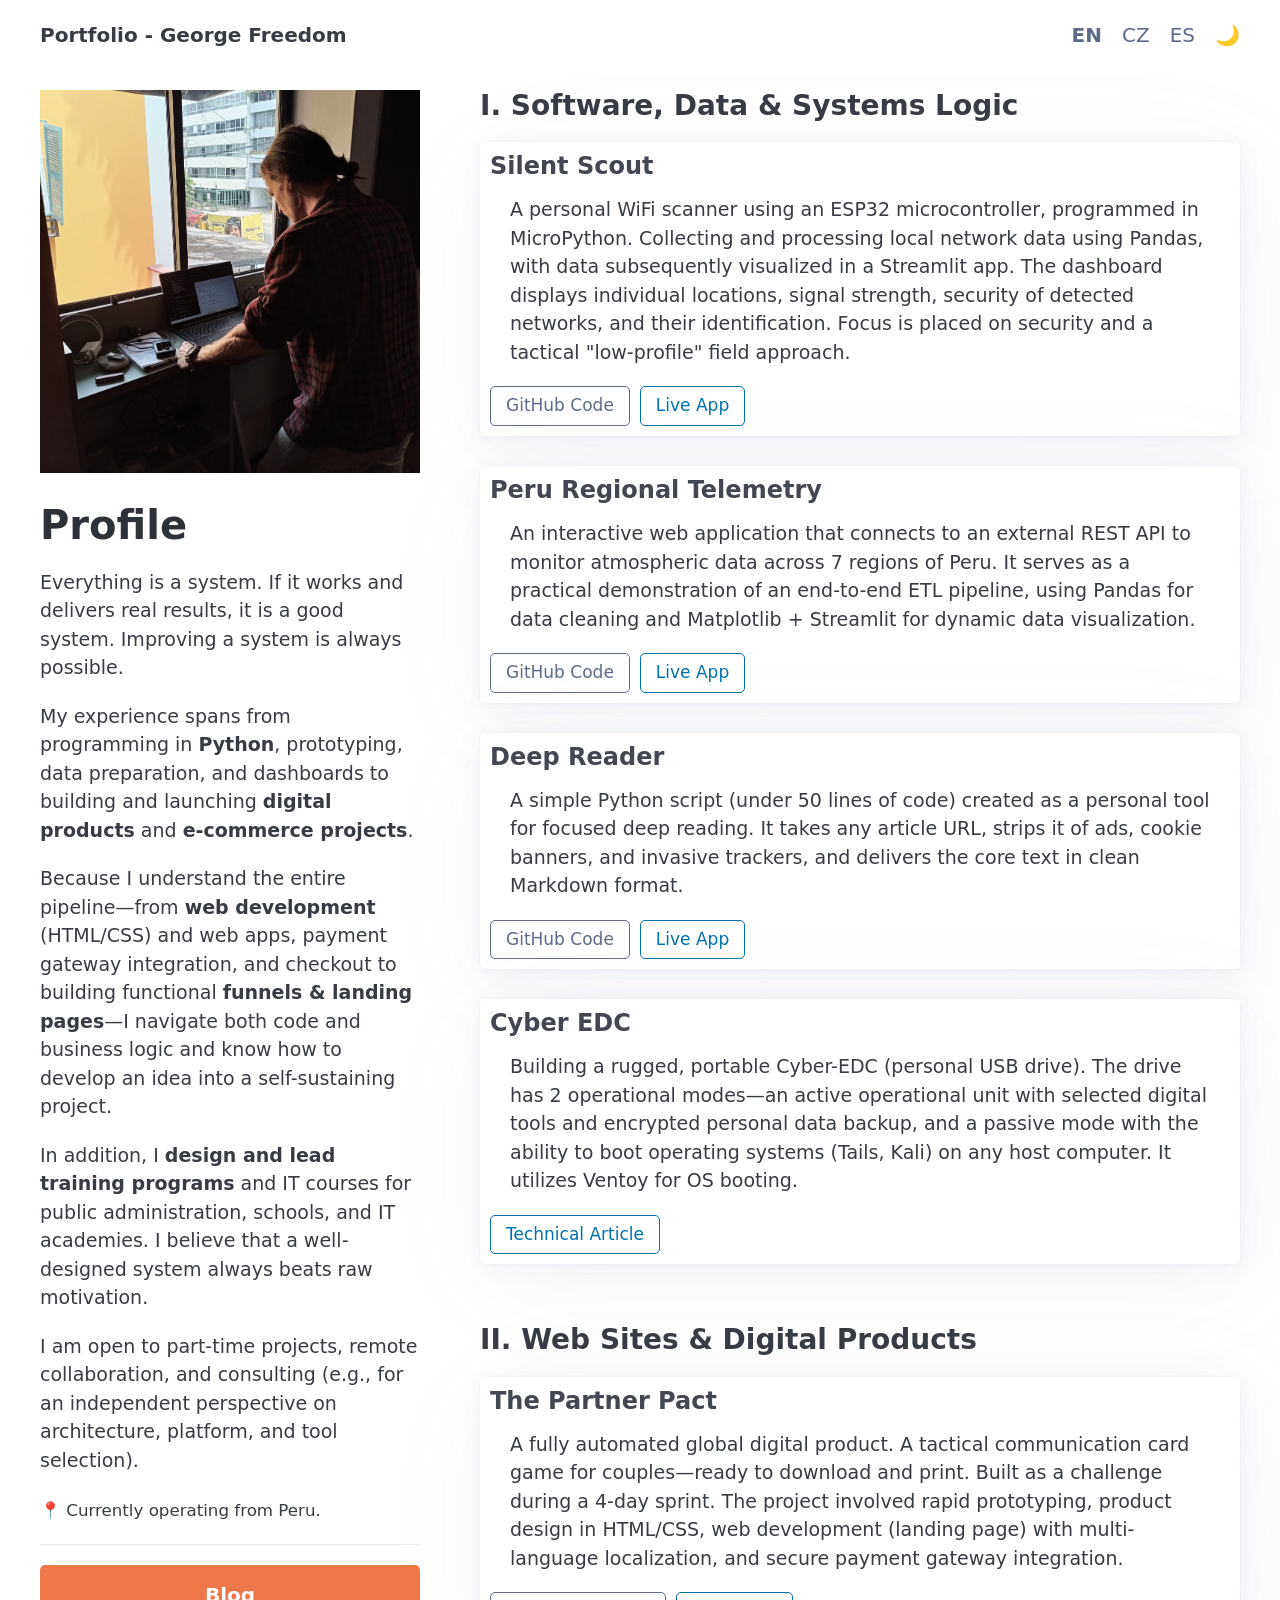
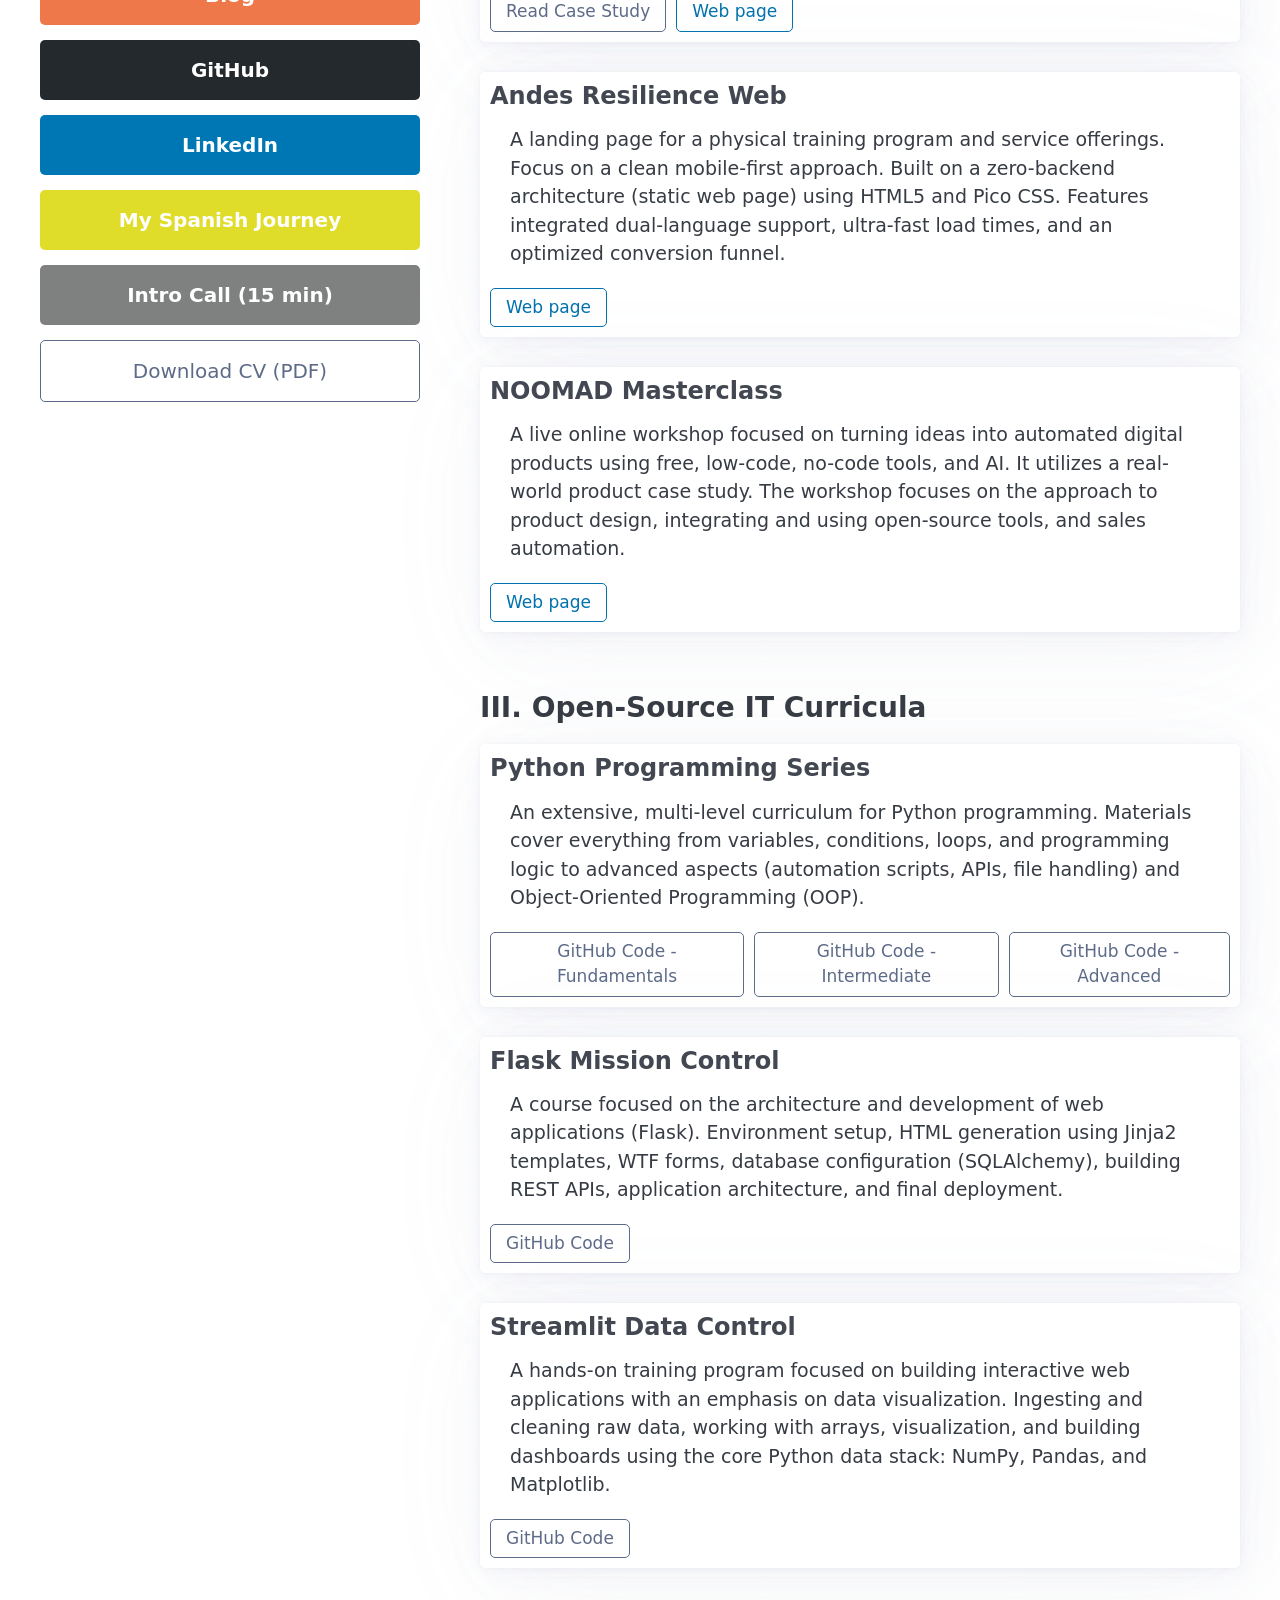
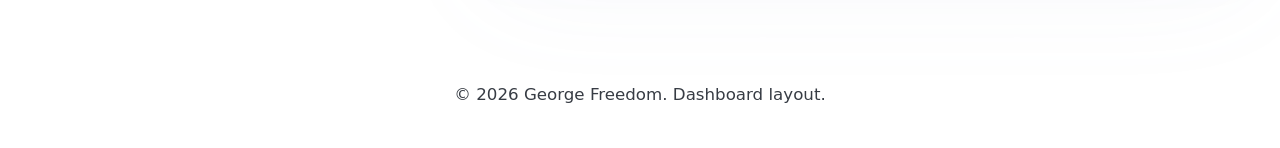
==== index.html @ 49e00343 "Add files via upload" ====
<!DOCTYPE html>
<html lang="en" data-theme="light">

<head>
    <meta charset="UTF-8">
    <meta name="viewport" content="width=device-width, initial-scale=1.0">
    <title>George Freedom | Profile</title>
    <link rel="icon" type="image/png" href="static/img/favicon.png">
    <meta name="description" content="Operational portfolio dashboard of George Freedom. Programmer, educator, and product builder.">
    
    <link rel="stylesheet" href="static/css/pico.min.css">  
    <link rel="stylesheet" href="static/css/custom.css">
</head>

<body>

    <!-- NAVIGATION OVERLAY -->
    <nav class="container">
        <ul>
            <li><strong>Portfolio - George Freedom</strong></li>
        </ul>
        <ul>
            <li><a href="#" class="secondary"><strong>EN</strong></a></li>
            <li><a href="cz/index.html" class="secondary">CZ</a></li>
            <li><a href="es/index.html" class="secondary">ES</a></li>
            <li><a href="#" id="theme-toggle" class="secondary" aria-label="Toggle theme">🌙</a></li>
        </ul>
    </nav>

    <!-- TWO COLUMN LAYOUT -->
    <main class="container dashboard-grid">
        
        <!-- LEFT COLUMN: PROFILE & LINKS -->
        <aside class="dashboard-sidebar">
            <div class="sidebar-sticky">
                <img class="profile_img" width="500px" src="static/img/studio_profil.jpg" alt="George Freedom profile pic">
                <h1>Profile</h1>
                <div class="sidebar-profile-text">
                    <p>Everything is a system. If it works and delivers real results, it is a good system. Improving a system is always possible.</p>
                    <p>My experience spans from programming in <strong>Python</strong>, prototyping, data preparation, and dashboards to building and launching <strong>digital products</strong> and <strong>e-commerce projects</strong>.</p>
                    <p>Because I understand the entire pipeline—from <strong>web development</strong> (HTML/CSS) and web apps, payment gateway integration, and checkout to building functional <strong>funnels & landing pages</strong>—I navigate both code and business logic and know how to develop an idea into a self-sustaining project.</p> 
                    <p>In addition, I <strong>design and lead training programs</strong> and IT courses for public administration, schools, and IT academies. I believe that a well-designed system always beats raw motivation.</p> 
                    <p>I am open to part-time projects, remote collaboration, and consulting (e.g., for an independent perspective on architecture, platform, and tool selection).</p>
                </div>
                <p><small>📍 Currently operating from Peru.</small></p>
                
                <hr>
                
                <!-- LINKTREE -->
                <div class="linktree-container">
                    <a href="https://georgefreedom.com/blog-articles" role="button" class="block-btn btn-brand btn-blog" target="_blank">Blog</a>
                    <a href="https://github.com/GeorgeFreedomTech" role="button" class="block-btn btn-brand btn-github" target="_blank">GitHub</a>
                    <a href="https://www.linkedin.com/in/georgefreedom/" role="button" class="block-btn btn-brand btn-linkedin" target="_blank">LinkedIn</a>
                    <a href="https://spanish.georgefreedom.com/" role="button" class="block-btn btn-brand btn-spanish" target="_blank">My Spanish Journey</a>
                    <a href="https://cal.com/georgefreedom" role="button" class="block-btn btn-brand btn-cal" target="_blank">Intro Call (15 min)</a>
                    <a href="static/docs/GeorgeFreedom_CV.pdf" role="button" class="secondary outline block-btn" download>Download CV (PDF)</a>
                </div>
            </div>
        </aside>

        <!-- RIGHT COLUMN: PROJECT LIST -->
        <section class="dashboard-content">
            
            <h2 class="section-title">I. Software, Data & Systems Logic</h2>
            
            <article class="dashboard-card">
                <header>
                    <h3>Silent Scout</h3>
                </header>
                <p>A personal WiFi scanner using an ESP32 microcontroller, programmed in MicroPython. Collecting and processing local network data using Pandas, with data subsequently visualized in a Streamlit app. The dashboard displays individual locations, signal strength, security of detected networks, and their identification. Focus is placed on security and a tactical "low-profile" field approach.</p>
                <footer>
                    <a href="https://github.com/GeorgeFreedomTech/Silent-Scout" target="_blank" role="button" class="outline secondary small-btn">GitHub Code</a>
                    <a href="https://silent-scout.streamlit.app/" target="_blank" role="button" class="outline primary small-btn">Live App</a>
                </footer>
            </article>

            <article class="dashboard-card">
                <header>
                    <h3>Peru Regional Telemetry</h3>
                </header>
                <p>An interactive web application that connects to an external REST API to monitor atmospheric data across 7 regions of Peru. It serves as a practical demonstration of an end-to-end ETL pipeline, using Pandas for data cleaning and Matplotlib + Streamlit for dynamic data visualization.</p>
                <footer>
                    <a href="https://github.com/GeorgeFreedomTech/Peru-Regional-Telemetry" target="_blank" role="button" class="outline secondary small-btn">GitHub Code</a>
                    <a href="https://peru-regional-telemetry.streamlit.app/?embed=true" target="_blank" role="button" class="outline primary small-btn">Live App</a>
                </footer>
            </article>

            <article class="dashboard-card">
                <header>
                    <h3>Deep Reader</h3>
                </header>
                <p>A simple Python script (under 50 lines of code) created as a personal tool for focused deep reading. It takes any article URL, strips it of ads, cookie banners, and invasive trackers, and delivers the core text in clean Markdown format.</p>
                <footer>
                    <a href="https://github.com/GeorgeFreedomTech/Deep-Reader" target="_blank" role="button" class="outline secondary small-btn">GitHub Code</a>
                    <a href="https://deep-reader.streamlit.app/" target="_blank" role="button" class="outline primary small-btn">Live App</a>
                </footer>
            </article>

            <article class="dashboard-card">
                <header>
                    <h3>Cyber EDC</h3>
                </header>
                <p>Building a rugged, portable Cyber-EDC (personal USB drive). The drive has 2 operational modes—an active operational unit with selected digital tools and encrypted personal data backup, and a passive mode with the ability to boot operating systems (Tails, Kali) on any host computer. It utilizes Ventoy for OS booting.</p>
                <footer>
                    <a href="https://georgefreedom.com/the-digital-survival-drive-building-an-autonomous-cyber-edc/" target="_blank" role="button" class="outline primary small-btn">Technical Article</a>
                </footer>
            </article>

            <h2 class="section-title" style="margin-top: 3rem;">II. Web Sites & Digital Products</h2>
            
            <article class="dashboard-card">
                <header>
                    <h3>The Partner Pact</h3>
                </header>
                <p>A fully automated global digital product. A tactical communication card game for couples—ready to download and print. Built as a challenge during a 4-day sprint. The project involved rapid prototyping, product design in HTML/CSS, web development (landing page) with multi-language localization, and secure payment gateway integration.</p>
                <footer>
                    <a href="https://georgefreedom.com/protocol-for-two-building-a-tactical-relationship-system-in-a-4-day-sprint/" target="_blank" role="button" class="outline secondary small-btn">Read Case Study</a>
                    <a href="https://thepartnerpact.com" target="_blank" role="button" class="outline primary small-btn">Web page</a>
                </footer>
            </article>

            <article class="dashboard-card">
                <header>
                    <h3>Andes Resilience Web</h3>
                </header>
                <p>A landing page for a physical training program and service offerings. Focus on a clean mobile-first approach. Built on a zero-backend architecture (static web page) using HTML5 and Pico CSS. Features integrated dual-language support, ultra-fast load times, and an optimized conversion funnel.</p>
                <footer>
                    <a href="https://andesresilience.com" target="_blank" role="button" class="outline primary small-btn">Web page</a>
                </footer>
            </article>

            <article class="dashboard-card">
                <header>
                    <h3>NOOMAD Masterclass</h3>
                </header>
                <p>A live online workshop focused on turning ideas into automated digital products using free, low-code, no-code tools, and AI. It utilizes a real-world product case study. The workshop focuses on the approach to product design, integrating and using open-source tools, and sales automation.</p>
                <footer>
                    <a href="https://georgefreedom.com/noomad/" target="_blank" role="button" class="outline primary small-btn">Web page</a>
                </footer>
            </article>

            <h2 class="section-title" style="margin-top: 3rem;">III. Open-Source IT Curricula</h2>
            
            <article class="dashboard-card">
                <header>
                    <h3>Python Programming Series</h3>
                </header>
                <p>An extensive, multi-level curriculum for Python programming. Materials cover everything from variables, conditions, loops, and programming logic to advanced aspects (automation scripts, APIs, file handling) and Object-Oriented Programming (OOP).</p>
                <footer>
                    <a href="https://github.com/GeorgeFreedomTech/Python-Foundations-Course" target="_blank" role="button" class="outline secondary small-btn">GitHub Code - Fundamentals</a>
                    <a href="https://github.com/GeorgeFreedomTech/Python-Intermediate-Course" target="_blank" role="button" class="outline secondary small-btn">GitHub Code - Intermediate</a>
                    <a href="https://github.com/GeorgeFreedomTech/Python-Advanced-Course" target="_blank" role="button" class="outline secondary small-btn">GitHub Code - Advanced</a>
                </footer>
            </article>

            <article class="dashboard-card">
                <header>
                    <h3>Flask Mission Control</h3>
                </header>
                <p>A course focused on the architecture and development of web applications (Flask). Environment setup, HTML generation using Jinja2 templates, WTF forms, database configuration (SQLAlchemy), building REST APIs, application architecture, and final deployment.</p>
                <footer>
                    <a href="https://github.com/GeorgeFreedomTech/Flask-Apps-Architecture-Course" target="_blank" role="button" class="outline secondary small-btn">GitHub Code</a>
                </footer>
            </article>

            <article class="dashboard-card">
                <header>
                    <h3>Streamlit Data Control</h3>
                </header>
                <p>A hands-on training program focused on building interactive web applications with an emphasis on data visualization. Ingesting and cleaning raw data, working with arrays, visualization, and building dashboards using the core Python data stack: NumPy, Pandas, and Matplotlib.</p>
                <footer>
                    <a href="https://github.com/GeorgeFreedomTech/Streamlit-Data-Analysis-and-Visualization-Course" target="_blank" role="button" class="outline secondary small-btn">GitHub Code</a>
                </footer>
            </article>

        </section>
    </main>

    <!-- FOOTER -->
    <footer class="dashboard-footer">
        <small>&copy; 2026 George Freedom. Dashboard layout.</small>
    </footer>

    <!-- THEME TOGGLE SCRIPT -->
    <script>
        const toggleBtn = document.getElementById('theme-toggle');
        const html = document.documentElement;
        const savedTheme = localStorage.getItem('theme') || (window.matchMedia('(prefers-color-scheme: dark)').matches ? 'dark' : 'light');
        html.setAttribute('data-theme', savedTheme);
        updateToggleIcon(savedTheme);

        toggleBtn.addEventListener('click', (e) => {
            e.preventDefault();
            const currentTheme = html.getAttribute('data-theme');
            const newTheme = currentTheme === 'dark' ? 'light' : 'dark';
            html.setAttribute('data-theme', newTheme);
            localStorage.setItem('theme', newTheme);
            updateToggleIcon(newTheme);
        });

        function updateToggleIcon(theme) {
            toggleBtn.innerHTML = theme === 'dark' ? '☀️' : '🌙';
        }
    </script>
</body>
</html>
---- static/css/pico.min.css ----
@charset "UTF-8";/*!
 * Pico CSS ✨ v2.1.1 (https://picocss.com)
 * Copyright 2019-2025 - Licensed under MIT
 */:host,:root{--pico-font-family-emoji:"Apple Color Emoji","Segoe UI Emoji","Segoe UI Symbol","Noto Color Emoji";--pico-font-family-sans-serif:system-ui,"Segoe UI",Roboto,Oxygen,Ubuntu,Cantarell,Helvetica,Arial,"Helvetica Neue",sans-serif,var(--pico-font-family-emoji);--pico-font-family-monospace:ui-monospace,SFMono-Regular,"SF Mono",Menlo,Consolas,"Liberation Mono",monospace,var(--pico-font-family-emoji);--pico-font-family:var(--pico-font-family-sans-serif);--pico-line-height:1.5;--pico-font-weight:400;--pico-font-size:100%;--pico-text-underline-offset:0.1rem;--pico-border-radius:0.25rem;--pico-border-width:0.0625rem;--pico-outline-width:0.125rem;--pico-transition:0.2s ease-in-out;--pico-spacing:1rem;--pico-typography-spacing-vertical:1rem;--pico-block-spacing-vertical:var(--pico-spacing);--pico-block-spacing-horizontal:var(--pico-spacing);--pico-grid-column-gap:var(--pico-spacing);--pico-grid-row-gap:var(--pico-spacing);--pico-form-element-spacing-vertical:0.75rem;--pico-form-element-spacing-horizontal:1rem;--pico-group-box-shadow:0 0 0 rgba(0, 0, 0, 0);--pico-group-box-shadow-focus-with-button:0 0 0 var(--pico-outline-width) var(--pico-primary-focus);--pico-group-box-shadow-focus-with-input:0 0 0 0.0625rem var(--pico-form-element-border-color);--pico-modal-overlay-backdrop-filter:blur(0.375rem);--pico-nav-element-spacing-vertical:1rem;--pico-nav-element-spacing-horizontal:0.5rem;--pico-nav-link-spacing-vertical:0.5rem;--pico-nav-link-spacing-horizontal:0.5rem;--pico-nav-breadcrumb-divider:">";--pico-icon-checkbox:url("data:image/svg+xml,%3Csvg xmlns='http://www.w3.org/2000/svg' width='24' height='24' viewBox='0 0 24 24' fill='none' stroke='rgb(255, 255, 255)' stroke-width='4' stroke-linecap='round' stroke-linejoin='round'%3E%3Cpolyline points='20 6 9 17 4 12'%3E%3C/polyline%3E%3C/svg%3E");--pico-icon-minus:url("data:image/svg+xml,%3Csvg xmlns='http://www.w3.org/2000/svg' width='24' height='24' viewBox='0 0 24 24' fill='none' stroke='rgb(255, 255, 255)' stroke-width='4' stroke-linecap='round' stroke-linejoin='round'%3E%3Cline x1='5' y1='12' x2='19' y2='12'%3E%3C/line%3E%3C/svg%3E");--pico-icon-chevron:url("data:image/svg+xml,%3Csvg xmlns='http://www.w3.org/2000/svg' width='24' height='24' viewBox='0 0 24 24' fill='none' stroke='rgb(136, 145, 164)' stroke-width='2' stroke-linecap='round' stroke-linejoin='round'%3E%3Cpolyline points='6 9 12 15 18 9'%3E%3C/polyline%3E%3C/svg%3E");--pico-icon-date:url("data:image/svg+xml,%3Csvg xmlns='http://www.w3.org/2000/svg' width='24' height='24' viewBox='0 0 24 24' fill='none' stroke='rgb(136, 145, 164)' stroke-width='2' stroke-linecap='round' stroke-linejoin='round'%3E%3Crect x='3' y='4' width='18' height='18' rx='2' ry='2'%3E%3C/rect%3E%3Cline x1='16' y1='2' x2='16' y2='6'%3E%3C/line%3E%3Cline x1='8' y1='2' x2='8' y2='6'%3E%3C/line%3E%3Cline x1='3' y1='10' x2='21' y2='10'%3E%3C/line%3E%3C/svg%3E");--pico-icon-time:url("data:image/svg+xml,%3Csvg xmlns='http://www.w3.org/2000/svg' width='24' height='24' viewBox='0 0 24 24' fill='none' stroke='rgb(136, 145, 164)' stroke-width='2' stroke-linecap='round' stroke-linejoin='round'%3E%3Ccircle cx='12' cy='12' r='10'%3E%3C/circle%3E%3Cpolyline points='12 6 12 12 16 14'%3E%3C/polyline%3E%3C/svg%3E");--pico-icon-search:url("data:image/svg+xml,%3Csvg xmlns='http://www.w3.org/2000/svg' width='24' height='24' viewBox='0 0 24 24' fill='none' stroke='rgb(136, 145, 164)' stroke-width='1.5' stroke-linecap='round' stroke-linejoin='round'%3E%3Ccircle cx='11' cy='11' r='8'%3E%3C/circle%3E%3Cline x1='21' y1='21' x2='16.65' y2='16.65'%3E%3C/line%3E%3C/svg%3E");--pico-icon-close:url("data:image/svg+xml,%3Csvg xmlns='http://www.w3.org/2000/svg' width='24' height='24' viewBox='0 0 24 24' fill='none' stroke='rgb(136, 145, 164)' stroke-width='3' stroke-linecap='round' stroke-linejoin='round'%3E%3Cline x1='18' y1='6' x2='6' y2='18'%3E%3C/line%3E%3Cline x1='6' y1='6' x2='18' y2='18'%3E%3C/line%3E%3C/svg%3E");--pico-icon-loading:url("data:image/svg+xml,%3Csvg fill='none' height='24' width='24' viewBox='0 0 24 24' xmlns='http://www.w3.org/2000/svg' %3E%3Cstyle%3E g %7B animation: rotate 2s linear infinite; transform-origin: center center; %7D circle %7B stroke-dasharray: 75,100; stroke-dashoffset: -5; animation: dash 1.5s ease-in-out infinite; stroke-linecap: round; %7D @keyframes rotate %7B 0%25 %7B transform: rotate(0deg); %7D 100%25 %7B transform: rotate(360deg); %7D %7D @keyframes dash %7B 0%25 %7B stroke-dasharray: 1,100; stroke-dashoffset: 0; %7D 50%25 %7B stroke-dasharray: 44.5,100; stroke-dashoffset: -17.5; %7D 100%25 %7B stroke-dasharray: 44.5,100; stroke-dashoffset: -62; %7D %7D %3C/style%3E%3Cg%3E%3Ccircle cx='12' cy='12' r='10' fill='none' stroke='rgb(136, 145, 164)' stroke-width='4' /%3E%3C/g%3E%3C/svg%3E")}@media (min-width:576px){:host,:root{--pico-font-size:106.25%}}@media (min-width:768px){:host,:root{--pico-font-size:112.5%}}@media (min-width:1024px){:host,:root{--pico-font-size:118.75%}}@media (min-width:1280px){:host,:root{--pico-font-size:125%}}@media (min-width:1536px){:host,:root{--pico-font-size:131.25%}}a{--pico-text-decoration:underline}a.contrast,a.secondary{--pico-text-decoration:underline}small{--pico-font-size:0.875em}h1,h2,h3,h4,h5,h6{--pico-font-weight:700}h1{--pico-font-size:2rem;--pico-line-height:1.125;--pico-typography-spacing-top:3rem}h2{--pico-font-size:1.75rem;--pico-line-height:1.15;--pico-typography-spacing-top:2.625rem}h3{--pico-font-size:1.5rem;--pico-line-height:1.175;--pico-typography-spacing-top:2.25rem}h4{--pico-font-size:1.25rem;--pico-line-height:1.2;--pico-typography-spacing-top:1.874rem}h5{--pico-font-size:1.125rem;--pico-line-height:1.225;--pico-typography-spacing-top:1.6875rem}h6{--pico-font-size:1rem;--pico-line-height:1.25;--pico-typography-spacing-top:1.5rem}tfoot td,tfoot th,thead td,thead th{--pico-font-weight:600;--pico-border-width:0.1875rem}code,kbd,pre,samp{--pico-font-family:var(--pico-font-family-monospace)}kbd{--pico-font-weight:bolder}:where(select,textarea),input:not([type=submit],[type=button],[type=reset],[type=checkbox],[type=radio],[type=file]){--pico-outline-width:0.0625rem}[type=search]{--pico-border-radius:5rem}[type=checkbox],[type=radio]{--pico-border-width:0.125rem}[type=checkbox][role=switch]{--pico-border-width:0.1875rem}details.dropdown summary:not([role=button]){--pico-outline-width:0.0625rem}nav details.dropdown summary:focus-visible{--pico-outline-width:0.125rem}[role=search]{--pico-border-radius:5rem}[role=group]:has(button.secondary:focus,[type=submit].secondary:focus,[type=button].secondary:focus,[role=button].secondary:focus),[role=search]:has(button.secondary:focus,[type=submit].secondary:focus,[type=button].secondary:focus,[role=button].secondary:focus){--pico-group-box-shadow-focus-with-button:0 0 0 var(--pico-outline-width) var(--pico-secondary-focus)}[role=group]:has(button.contrast:focus,[type=submit].contrast:focus,[type=button].contrast:focus,[role=button].contrast:focus),[role=search]:has(button.contrast:focus,[type=submit].contrast:focus,[type=button].contrast:focus,[role=button].contrast:focus){--pico-group-box-shadow-focus-with-button:0 0 0 var(--pico-outline-width) var(--pico-contrast-focus)}[role=group] [role=button],[role=group] [type=button],[role=group] [type=submit],[role=group] button,[role=search] [role=button],[role=search] [type=button],[role=search] [type=submit],[role=search] button{--pico-form-element-spacing-horizontal:2rem}details summary[role=button]:not(.outline)::after{filter:brightness(0) invert(1)}[aria-busy=true]:not(input,select,textarea):is(button,[type=submit],[type=button],[type=reset],[role=button]):not(.outline)::before{filter:brightness(0) invert(1)}:host(:not([data-theme=dark])),:root:not([data-theme=dark]),[data-theme=light]{color-scheme:light;--pico-background-color:#fff;--pico-color:#373c44;--pico-text-selection-color:rgba(2, 154, 232, 0.25);--pico-muted-color:#646b79;--pico-muted-border-color:rgb(231, 234, 239.5);--pico-primary:#0172ad;--pico-primary-background:#0172ad;--pico-primary-border:var(--pico-primary-background);--pico-primary-underline:rgba(1, 114, 173, 0.5);--pico-primary-hover:#015887;--pico-primary-hover-background:#02659a;--pico-primary-hover-border:var(--pico-primary-hover-background);--pico-primary-hover-underline:var(--pico-primary-hover);--pico-primary-focus:rgba(2, 154, 232, 0.5);--pico-primary-inverse:#fff;--pico-secondary:#5d6b89;--pico-secondary-background:#525f7a;--pico-secondary-border:var(--pico-secondary-background);--pico-secondary-underline:rgba(93, 107, 137, 0.5);--pico-secondary-hover:#48536b;--pico-secondary-hover-background:#48536b;--pico-secondary-hover-border:var(--pico-secondary-hover-background);--pico-secondary-hover-underline:var(--pico-secondary-hover);--pico-secondary-focus:rgba(93, 107, 137, 0.25);--pico-secondary-inverse:#fff;--pico-contrast:#181c25;--pico-contrast-background:#181c25;--pico-contrast-border:var(--pico-contrast-background);--pico-contrast-underline:rgba(24, 28, 37, 0.5);--pico-contrast-hover:#000;--pico-contrast-hover-background:#000;--pico-contrast-hover-border:var(--pico-contrast-hover-background);--pico-contrast-hover-underline:var(--pico-secondary-hover);--pico-contrast-focus:rgba(93, 107, 137, 0.25);--pico-contrast-inverse:#fff;--pico-box-shadow:0.0145rem 0.029rem 0.174rem rgba(129, 145, 181, 0.01698),0.0335rem 0.067rem 0.402rem rgba(129, 145, 181, 0.024),0.0625rem 0.125rem 0.75rem rgba(129, 145, 181, 0.03),0.1125rem 0.225rem 1.35rem rgba(129, 145, 181, 0.036),0.2085rem 0.417rem 2.502rem rgba(129, 145, 181, 0.04302),0.5rem 1rem 6rem rgba(129, 145, 181, 0.06),0 0 0 0.0625rem rgba(129, 145, 181, 0.015);--pico-h1-color:#2d3138;--pico-h2-color:#373c44;--pico-h3-color:#424751;--pico-h4-color:#4d535e;--pico-h5-color:#5c6370;--pico-h6-color:#646b79;--pico-mark-background-color:rgb(252.5, 230.5, 191.5);--pico-mark-color:#0f1114;--pico-ins-color:rgb(28.5, 105.5, 84);--pico-del-color:rgb(136, 56.5, 53);--pico-blockquote-border-color:var(--pico-muted-border-color);--pico-blockquote-footer-color:var(--pico-muted-color);--pico-button-box-shadow:0 0 0 rgba(0, 0, 0, 0);--pico-button-hover-box-shadow:0 0 0 rgba(0, 0, 0, 0);--pico-table-border-color:var(--pico-muted-border-color);--pico-table-row-stripped-background-color:rgba(111, 120, 135, 0.0375);--pico-code-background-color:rgb(243, 244.5, 246.75);--pico-code-color:#646b79;--pico-code-kbd-background-color:var(--pico-color);--pico-code-kbd-color:var(--pico-background-color);--pico-form-element-background-color:rgb(251, 251.5, 252.25);--pico-form-element-selected-background-color:#dfe3eb;--pico-form-element-border-color:#cfd5e2;--pico-form-element-color:#23262c;--pico-form-element-placeholder-color:var(--pico-muted-color);--pico-form-element-active-background-color:#fff;--pico-form-element-active-border-color:var(--pico-primary-border);--pico-form-element-focus-color:var(--pico-primary-border);--pico-form-element-disabled-opacity:0.5;--pico-form-element-invalid-border-color:rgb(183.5, 105.5, 106.5);--pico-form-element-invalid-active-border-color:rgb(200.25, 79.25, 72.25);--pico-form-element-invalid-focus-color:var(--pico-form-element-invalid-active-border-color);--pico-form-element-valid-border-color:rgb(76, 154.5, 137.5);--pico-form-element-valid-active-border-color:rgb(39, 152.75, 118.75);--pico-form-element-valid-focus-color:var(--pico-form-element-valid-active-border-color);--pico-switch-background-color:#bfc7d9;--pico-switch-checked-background-color:var(--pico-primary-background);--pico-switch-color:#fff;--pico-switch-thumb-box-shadow:0 0 0 rgba(0, 0, 0, 0);--pico-range-border-color:#dfe3eb;--pico-range-active-border-color:#bfc7d9;--pico-range-thumb-border-color:var(--pico-background-color);--pico-range-thumb-color:var(--pico-secondary-background);--pico-range-thumb-active-color:var(--pico-primary-background);--pico-accordion-border-color:var(--pico-muted-border-color);--pico-accordion-active-summary-color:var(--pico-primary-hover);--pico-accordion-close-summary-color:var(--pico-color);--pico-accordion-open-summary-color:var(--pico-muted-color);--pico-card-background-color:var(--pico-background-color);--pico-card-border-color:var(--pico-muted-border-color);--pico-card-box-shadow:var(--pico-box-shadow);--pico-card-sectioning-background-color:rgb(251, 251.5, 252.25);--pico-dropdown-background-color:#fff;--pico-dropdown-border-color:#eff1f4;--pico-dropdown-box-shadow:var(--pico-box-shadow);--pico-dropdown-color:var(--pico-color);--pico-dropdown-hover-background-color:#eff1f4;--pico-loading-spinner-opacity:0.5;--pico-modal-overlay-background-color:rgba(232, 234, 237, 0.75);--pico-progress-background-color:#dfe3eb;--pico-progress-color:var(--pico-primary-background);--pico-tooltip-background-color:var(--pico-contrast-background);--pico-tooltip-color:var(--pico-contrast-inverse);--pico-icon-valid:url("data:image/svg+xml,%3Csvg xmlns='http://www.w3.org/2000/svg' width='24' height='24' viewBox='0 0 24 24' fill='none' stroke='rgb(76, 154.5, 137.5)' stroke-width='2' stroke-linecap='round' stroke-linejoin='round'%3E%3Cpolyline points='20 6 9 17 4 12'%3E%3C/polyline%3E%3C/svg%3E");--pico-icon-invalid:url("data:image/svg+xml,%3Csvg xmlns='http://www.w3.org/2000/svg' width='24' height='24' viewBox='0 0 24 24' fill='none' stroke='rgb(200.25, 79.25, 72.25)' stroke-width='2' stroke-linecap='round' stroke-linejoin='round'%3E%3Ccircle cx='12' cy='12' r='10'%3E%3C/circle%3E%3Cline x1='12' y1='8' x2='12' y2='12'%3E%3C/line%3E%3Cline x1='12' y1='16' x2='12.01' y2='16'%3E%3C/line%3E%3C/svg%3E")}:host(:not([data-theme=dark])) input:is([type=submit],[type=button],[type=reset],[type=checkbox],[type=radio],[type=file]),:root:not([data-theme=dark]) input:is([type=submit],[type=button],[type=reset],[type=checkbox],[type=radio],[type=file]),[data-theme=light] input:is([type=submit],[type=button],[type=reset],[type=checkbox],[type=radio],[type=file]){--pico-form-element-focus-color:var(--pico-primary-focus)}@media only screen and (prefers-color-scheme:dark){:host(:not([data-theme])),:root:not([data-theme]){color-scheme:dark;--pico-background-color:rgb(19, 22.5, 30.5);--pico-color:#c2c7d0;--pico-text-selection-color:rgba(1, 170, 255, 0.1875);--pico-muted-color:#7b8495;--pico-muted-border-color:#202632;--pico-primary:#01aaff;--pico-primary-background:#0172ad;--pico-primary-border:var(--pico-primary-background);--pico-primary-underline:rgba(1, 170, 255, 0.5);--pico-primary-hover:#79c0ff;--pico-primary-hover-background:#017fc0;--pico-primary-hover-border:var(--pico-primary-hover-background);--pico-primary-hover-underline:var(--pico-primary-hover);--pico-primary-focus:rgba(1, 170, 255, 0.375);--pico-primary-inverse:#fff;--pico-secondary:#969eaf;--pico-secondary-background:#525f7a;--pico-secondary-border:var(--pico-secondary-background);--pico-secondary-underline:rgba(150, 158, 175, 0.5);--pico-secondary-hover:#b3b9c5;--pico-secondary-hover-background:#5d6b89;--pico-secondary-hover-border:var(--pico-secondary-hover-background);--pico-secondary-hover-underline:var(--pico-secondary-hover);--pico-secondary-focus:rgba(144, 158, 190, 0.25);--pico-secondary-inverse:#fff;--pico-contrast:#dfe3eb;--pico-contrast-background:#eff1f4;--pico-contrast-border:var(--pico-contrast-background);--pico-contrast-underline:rgba(223, 227, 235, 0.5);--pico-contrast-hover:#fff;--pico-contrast-hover-background:#fff;--pico-contrast-hover-border:var(--pico-contrast-hover-background);--pico-contrast-hover-underline:var(--pico-contrast-hover);--pico-contrast-focus:rgba(207, 213, 226, 0.25);--pico-contrast-inverse:#000;--pico-box-shadow:0.0145rem 0.029rem 0.174rem rgba(7, 8.5, 12, 0.01698),0.0335rem 0.067rem 0.402rem rgba(7, 8.5, 12, 0.024),0.0625rem 0.125rem 0.75rem rgba(7, 8.5, 12, 0.03),0.1125rem 0.225rem 1.35rem rgba(7, 8.5, 12, 0.036),0.2085rem 0.417rem 2.502rem rgba(7, 8.5, 12, 0.04302),0.5rem 1rem 6rem rgba(7, 8.5, 12, 0.06),0 0 0 0.0625rem rgba(7, 8.5, 12, 0.015);--pico-h1-color:#f0f1f3;--pico-h2-color:#e0e3e7;--pico-h3-color:#c2c7d0;--pico-h4-color:#b3b9c5;--pico-h5-color:#a4acba;--pico-h6-color:#8891a4;--pico-mark-background-color:#014063;--pico-mark-color:#fff;--pico-ins-color:#62af9a;--pico-del-color:rgb(205.5, 126, 123);--pico-blockquote-border-color:var(--pico-muted-border-color);--pico-blockquote-footer-color:var(--pico-muted-color);--pico-button-box-shadow:0 0 0 rgba(0, 0, 0, 0);--pico-button-hover-box-shadow:0 0 0 rgba(0, 0, 0, 0);--pico-table-border-color:var(--pico-muted-border-color);--pico-table-row-stripped-background-color:rgba(111, 120, 135, 0.0375);--pico-code-background-color:rgb(26, 30.5, 40.25);--pico-code-color:#8891a4;--pico-code-kbd-background-color:var(--pico-color);--pico-code-kbd-color:var(--pico-background-color);--pico-form-element-background-color:rgb(28, 33, 43.5);--pico-form-element-selected-background-color:#2a3140;--pico-form-element-border-color:#2a3140;--pico-form-element-color:#e0e3e7;--pico-form-element-placeholder-color:#8891a4;--pico-form-element-active-background-color:rgb(26, 30.5, 40.25);--pico-form-element-active-border-color:var(--pico-primary-border);--pico-form-element-focus-color:var(--pico-primary-border);--pico-form-element-disabled-opacity:0.5;--pico-form-element-invalid-border-color:rgb(149.5, 74, 80);--pico-form-element-invalid-active-border-color:rgb(183.25, 63.5, 59);--pico-form-element-invalid-focus-color:var(--pico-form-element-invalid-active-border-color);--pico-form-element-valid-border-color:#2a7b6f;--pico-form-element-valid-active-border-color:rgb(22, 137, 105.5);--pico-form-element-valid-focus-color:var(--pico-form-element-valid-active-border-color);--pico-switch-background-color:#333c4e;--pico-switch-checked-background-color:var(--pico-primary-background);--pico-switch-color:#fff;--pico-switch-thumb-box-shadow:0 0 0 rgba(0, 0, 0, 0);--pico-range-border-color:#202632;--pico-range-active-border-color:#2a3140;--pico-range-thumb-border-color:var(--pico-background-color);--pico-range-thumb-color:var(--pico-secondary-background);--pico-range-thumb-active-color:var(--pico-primary-background);--pico-accordion-border-color:var(--pico-muted-border-color);--pico-accordion-active-summary-color:var(--pico-primary-hover);--pico-accordion-close-summary-color:var(--pico-color);--pico-accordion-open-summary-color:var(--pico-muted-color);--pico-card-background-color:#181c25;--pico-card-border-color:var(--pico-card-background-color);--pico-card-box-shadow:var(--pico-box-shadow);--pico-card-sectioning-background-color:rgb(26, 30.5, 40.25);--pico-dropdown-background-color:#181c25;--pico-dropdown-border-color:#202632;--pico-dropdown-box-shadow:var(--pico-box-shadow);--pico-dropdown-color:var(--pico-color);--pico-dropdown-hover-background-color:#202632;--pico-loading-spinner-opacity:0.5;--pico-modal-overlay-background-color:rgba(7.5, 8.5, 10, 0.75);--pico-progress-background-color:#202632;--pico-progress-color:var(--pico-primary-background);--pico-tooltip-background-color:var(--pico-contrast-background);--pico-tooltip-color:var(--pico-contrast-inverse);--pico-icon-valid:url("data:image/svg+xml,%3Csvg xmlns='http://www.w3.org/2000/svg' width='24' height='24' viewBox='0 0 24 24' fill='none' stroke='rgb(42, 123, 111)' stroke-width='2' stroke-linecap='round' stroke-linejoin='round'%3E%3Cpolyline points='20 6 9 17 4 12'%3E%3C/polyline%3E%3C/svg%3E");--pico-icon-invalid:url("data:image/svg+xml,%3Csvg xmlns='http://www.w3.org/2000/svg' width='24' height='24' viewBox='0 0 24 24' fill='none' stroke='rgb(149.5, 74, 80)' stroke-width='2' stroke-linecap='round' stroke-linejoin='round'%3E%3Ccircle cx='12' cy='12' r='10'%3E%3C/circle%3E%3Cline x1='12' y1='8' x2='12' y2='12'%3E%3C/line%3E%3Cline x1='12' y1='16' x2='12.01' y2='16'%3E%3C/line%3E%3C/svg%3E")}:host(:not([data-theme])) input:is([type=submit],[type=button],[type=reset],[type=checkbox],[type=radio],[type=file]),:root:not([data-theme]) input:is([type=submit],[type=button],[type=reset],[type=checkbox],[type=radio],[type=file]){--pico-form-element-focus-color:var(--pico-primary-focus)}:host(:not([data-theme])) details summary[role=button].contrast:not(.outline)::after,:root:not([data-theme]) details summary[role=button].contrast:not(.outline)::after{filter:brightness(0)}:host(:not([data-theme])) [aria-busy=true]:not(input,select,textarea).contrast:is(button,[type=submit],[type=button],[type=reset],[role=button]):not(.outline)::before,:root:not([data-theme]) [aria-busy=true]:not(input,select,textarea).contrast:is(button,[type=submit],[type=button],[type=reset],[role=button]):not(.outline)::before{filter:brightness(0)}}[data-theme=dark]{color-scheme:dark;--pico-background-color:rgb(19, 22.5, 30.5);--pico-color:#c2c7d0;--pico-text-selection-color:rgba(1, 170, 255, 0.1875);--pico-muted-color:#7b8495;--pico-muted-border-color:#202632;--pico-primary:#01aaff;--pico-primary-background:#0172ad;--pico-primary-border:var(--pico-primary-background);--pico-primary-underline:rgba(1, 170, 255, 0.5);--pico-primary-hover:#79c0ff;--pico-primary-hover-background:#017fc0;--pico-primary-hover-border:var(--pico-primary-hover-background);--pico-primary-hover-underline:var(--pico-primary-hover);--pico-primary-focus:rgba(1, 170, 255, 0.375);--pico-primary-inverse:#fff;--pico-secondary:#969eaf;--pico-secondary-background:#525f7a;--pico-secondary-border:var(--pico-secondary-background);--pico-secondary-underline:rgba(150, 158, 175, 0.5);--pico-secondary-hover:#b3b9c5;--pico-secondary-hover-background:#5d6b89;--pico-secondary-hover-border:var(--pico-secondary-hover-background);--pico-secondary-hover-underline:var(--pico-secondary-hover);--pico-secondary-focus:rgba(144, 158, 190, 0.25);--pico-secondary-inverse:#fff;--pico-contrast:#dfe3eb;--pico-contrast-background:#eff1f4;--pico-contrast-border:var(--pico-contrast-background);--pico-contrast-underline:rgba(223, 227, 235, 0.5);--pico-contrast-hover:#fff;--pico-contrast-hover-background:#fff;--pico-contrast-hover-border:var(--pico-contrast-hover-background);--pico-contrast-hover-underline:var(--pico-contrast-hover);--pico-contrast-focus:rgba(207, 213, 226, 0.25);--pico-contrast-inverse:#000;--pico-box-shadow:0.0145rem 0.029rem 0.174rem rgba(7, 8.5, 12, 0.01698),0.0335rem 0.067rem 0.402rem rgba(7, 8.5, 12, 0.024),0.0625rem 0.125rem 0.75rem rgba(7, 8.5, 12, 0.03),0.1125rem 0.225rem 1.35rem rgba(7, 8.5, 12, 0.036),0.2085rem 0.417rem 2.502rem rgba(7, 8.5, 12, 0.04302),0.5rem 1rem 6rem rgba(7, 8.5, 12, 0.06),0 0 0 0.0625rem rgba(7, 8.5, 12, 0.015);--pico-h1-color:#f0f1f3;--pico-h2-color:#e0e3e7;--pico-h3-color:#c2c7d0;--pico-h4-color:#b3b9c5;--pico-h5-color:#a4acba;--pico-h6-color:#8891a4;--pico-mark-background-color:#014063;--pico-mark-color:#fff;--pico-ins-color:#62af9a;--pico-del-color:rgb(205.5, 126, 123);--pico-blockquote-border-color:var(--pico-muted-border-color);--pico-blockquote-footer-color:var(--pico-muted-color);--pico-button-box-shadow:0 0 0 rgba(0, 0, 0, 0);--pico-button-hover-box-shadow:0 0 0 rgba(0, 0, 0, 0);--pico-table-border-color:var(--pico-muted-border-color);--pico-table-row-stripped-background-color:rgba(111, 120, 135, 0.0375);--pico-code-background-color:rgb(26, 30.5, 40.25);--pico-code-color:#8891a4;--pico-code-kbd-background-color:var(--pico-color);--pico-code-kbd-color:var(--pico-background-color);--pico-form-element-background-color:rgb(28, 33, 43.5);--pico-form-element-selected-background-color:#2a3140;--pico-form-element-border-color:#2a3140;--pico-form-element-color:#e0e3e7;--pico-form-element-placeholder-color:#8891a4;--pico-form-element-active-background-color:rgb(26, 30.5, 40.25);--pico-form-element-active-border-color:var(--pico-primary-border);--pico-form-element-focus-color:var(--pico-primary-border);--pico-form-element-disabled-opacity:0.5;--pico-form-element-invalid-border-color:rgb(149.5, 74, 80);--pico-form-element-invalid-active-border-color:rgb(183.25, 63.5, 59);--pico-form-element-invalid-focus-color:var(--pico-form-element-invalid-active-border-color);--pico-form-element-valid-border-color:#2a7b6f;--pico-form-element-valid-active-border-color:rgb(22, 137, 105.5);--pico-form-element-valid-focus-color:var(--pico-form-element-valid-active-border-color);--pico-switch-background-color:#333c4e;--pico-switch-checked-background-color:var(--pico-primary-background);--pico-switch-color:#fff;--pico-switch-thumb-box-shadow:0 0 0 rgba(0, 0, 0, 0);--pico-range-border-color:#202632;--pico-range-active-border-color:#2a3140;--pico-range-thumb-border-color:var(--pico-background-color);--pico-range-thumb-color:var(--pico-secondary-background);--pico-range-thumb-active-color:var(--pico-primary-background);--pico-accordion-border-color:var(--pico-muted-border-color);--pico-accordion-active-summary-color:var(--pico-primary-hover);--pico-accordion-close-summary-color:var(--pico-color);--pico-accordion-open-summary-color:var(--pico-muted-color);--pico-card-background-color:#181c25;--pico-card-border-color:var(--pico-card-background-color);--pico-card-box-shadow:var(--pico-box-shadow);--pico-card-sectioning-background-color:rgb(26, 30.5, 40.25);--pico-dropdown-background-color:#181c25;--pico-dropdown-border-color:#202632;--pico-dropdown-box-shadow:var(--pico-box-shadow);--pico-dropdown-color:var(--pico-color);--pico-dropdown-hover-background-color:#202632;--pico-loading-spinner-opacity:0.5;--pico-modal-overlay-background-color:rgba(7.5, 8.5, 10, 0.75);--pico-progress-background-color:#202632;--pico-progress-color:var(--pico-primary-background);--pico-tooltip-background-color:var(--pico-contrast-background);--pico-tooltip-color:var(--pico-contrast-inverse);--pico-icon-valid:url("data:image/svg+xml,%3Csvg xmlns='http://www.w3.org/2000/svg' width='24' height='24' viewBox='0 0 24 24' fill='none' stroke='rgb(42, 123, 111)' stroke-width='2' stroke-linecap='round' stroke-linejoin='round'%3E%3Cpolyline points='20 6 9 17 4 12'%3E%3C/polyline%3E%3C/svg%3E");--pico-icon-invalid:url("data:image/svg+xml,%3Csvg xmlns='http://www.w3.org/2000/svg' width='24' height='24' viewBox='0 0 24 24' fill='none' stroke='rgb(149.5, 74, 80)' stroke-width='2' stroke-linecap='round' stroke-linejoin='round'%3E%3Ccircle cx='12' cy='12' r='10'%3E%3C/circle%3E%3Cline x1='12' y1='8' x2='12' y2='12'%3E%3C/line%3E%3Cline x1='12' y1='16' x2='12.01' y2='16'%3E%3C/line%3E%3C/svg%3E")}[data-theme=dark] input:is([type=submit],[type=button],[type=reset],[type=checkbox],[type=radio],[type=file]){--pico-form-element-focus-color:var(--pico-primary-focus)}[data-theme=dark] details summary[role=button].contrast:not(.outline)::after{filter:brightness(0)}[data-theme=dark] [aria-busy=true]:not(input,select,textarea).contrast:is(button,[type=submit],[type=button],[type=reset],[role=button]):not(.outline)::before{filter:brightness(0)}[type=checkbox],[type=radio],[type=range],progress{accent-color:var(--pico-primary)}*,::after,::before{box-sizing:border-box;background-repeat:no-repeat}::after,::before{text-decoration:inherit;vertical-align:inherit}:where(:host),:where(:root){-webkit-tap-highlight-color:transparent;-webkit-text-size-adjust:100%;-moz-text-size-adjust:100%;text-size-adjust:100%;background-color:var(--pico-background-color);color:var(--pico-color);font-weight:var(--pico-font-weight);font-size:var(--pico-font-size);line-height:var(--pico-line-height);font-family:var(--pico-font-family);text-underline-offset:var(--pico-text-underline-offset);text-rendering:optimizeLegibility;overflow-wrap:break-word;-moz-tab-size:4;-o-tab-size:4;tab-size:4}body{width:100%;margin:0}main{display:block}body>footer,body>header,body>main{padding-block:var(--pico-block-spacing-vertical)}section{margin-bottom:var(--pico-block-spacing-vertical)}.container,.container-fluid{width:100%;margin-right:auto;margin-left:auto;padding-right:var(--pico-spacing);padding-left:var(--pico-spacing)}@media (min-width:576px){.container{max-width:510px;padding-right:0;padding-left:0}}@media (min-width:768px){.container{max-width:700px}}@media (min-width:1024px){.container{max-width:950px}}@media (min-width:1280px){.container{max-width:1200px}}@media (min-width:1536px){.container{max-width:1450px}}.grid{grid-column-gap:var(--pico-grid-column-gap);grid-row-gap:var(--pico-grid-row-gap);display:grid;grid-template-columns:1fr}@media (min-width:768px){.grid{grid-template-columns:repeat(auto-fit,minmax(0%,1fr))}}.grid>*{min-width:0}.overflow-auto{overflow:auto}b,strong{font-weight:bolder}sub,sup{position:relative;font-size:.75em;line-height:0;vertical-align:baseline}sub{bottom:-.25em}sup{top:-.5em}address,blockquote,dl,ol,p,pre,table,ul{margin-top:0;margin-bottom:var(--pico-typography-spacing-vertical);color:var(--pico-color);font-style:normal;font-weight:var(--pico-font-weight)}h1,h2,h3,h4,h5,h6{margin-top:0;margin-bottom:var(--pico-typography-spacing-vertical);color:var(--pico-color);font-weight:var(--pico-font-weight);font-size:var(--pico-font-size);line-height:var(--pico-line-height);font-family:var(--pico-font-family)}h1{--pico-color:var(--pico-h1-color)}h2{--pico-color:var(--pico-h2-color)}h3{--pico-color:var(--pico-h3-color)}h4{--pico-color:var(--pico-h4-color)}h5{--pico-color:var(--pico-h5-color)}h6{--pico-color:var(--pico-h6-color)}:where(article,address,blockquote,dl,figure,form,ol,p,pre,table,ul)~:is(h1,h2,h3,h4,h5,h6){margin-top:var(--pico-typography-spacing-top)}p{margin-bottom:var(--pico-typography-spacing-vertical)}hgroup{margin-bottom:var(--pico-typography-spacing-vertical)}hgroup>*{margin-top:0;margin-bottom:0}hgroup>:not(:first-child):last-child{--pico-color:var(--pico-muted-color);--pico-font-weight:unset;font-size:1rem}:where(ol,ul) li{margin-bottom:calc(var(--pico-typography-spacing-vertical) * .25)}:where(dl,ol,ul) :where(dl,ol,ul){margin:0;margin-top:calc(var(--pico-typography-spacing-vertical) * .25)}ul li{list-style:square}mark{padding:.125rem .25rem;background-color:var(--pico-mark-background-color);color:var(--pico-mark-color);vertical-align:baseline}blockquote{display:block;margin:var(--pico-typography-spacing-vertical) 0;padding:var(--pico-spacing);border-right:none;border-left:.25rem solid var(--pico-blockquote-border-color);border-inline-start:0.25rem solid var(--pico-blockquote-border-color);border-inline-end:none}blockquote footer{margin-top:calc(var(--pico-typography-spacing-vertical) * .5);color:var(--pico-blockquote-footer-color)}abbr[title]{border-bottom:1px dotted;text-decoration:none;cursor:help}ins{color:var(--pico-ins-color);text-decoration:none}del{color:var(--pico-del-color)}::-moz-selection{background-color:var(--pico-text-selection-color)}::selection{background-color:var(--pico-text-selection-color)}:where(a:not([role=button])),[role=link]{--pico-color:var(--pico-primary);--pico-background-color:transparent;--pico-underline:var(--pico-primary-underline);outline:0;background-color:var(--pico-background-color);color:var(--pico-color);-webkit-text-decoration:var(--pico-text-decoration);text-decoration:var(--pico-text-decoration);text-decoration-color:var(--pico-underline);text-underline-offset:0.125em;transition:background-color var(--pico-transition),color var(--pico-transition),box-shadow var(--pico-transition),-webkit-text-decoration var(--pico-transition);transition:background-color var(--pico-transition),color var(--pico-transition),text-decoration var(--pico-transition),box-shadow var(--pico-transition);transition:background-color var(--pico-transition),color var(--pico-transition),text-decoration var(--pico-transition),box-shadow var(--pico-transition),-webkit-text-decoration var(--pico-transition)}:where(a:not([role=button])):is([aria-current]:not([aria-current=false]),:hover,:active,:focus),[role=link]:is([aria-current]:not([aria-current=false]),:hover,:active,:focus){--pico-color:var(--pico-primary-hover);--pico-underline:var(--pico-primary-hover-underline);--pico-text-decoration:underline}:where(a:not([role=button])):focus-visible,[role=link]:focus-visible{box-shadow:0 0 0 var(--pico-outline-width) var(--pico-primary-focus)}:where(a:not([role=button])).secondary,[role=link].secondary{--pico-color:var(--pico-secondary);--pico-underline:var(--pico-secondary-underline)}:where(a:not([role=button])).secondary:is([aria-current]:not([aria-current=false]),:hover,:active,:focus),[role=link].secondary:is([aria-current]:not([aria-current=false]),:hover,:active,:focus){--pico-color:var(--pico-secondary-hover);--pico-underline:var(--pico-secondary-hover-underline)}:where(a:not([role=button])).contrast,[role=link].contrast{--pico-color:var(--pico-contrast);--pico-underline:var(--pico-contrast-underline)}:where(a:not([role=button])).contrast:is([aria-current]:not([aria-current=false]),:hover,:active,:focus),[role=link].contrast:is([aria-current]:not([aria-current=false]),:hover,:active,:focus){--pico-color:var(--pico-contrast-hover);--pico-underline:var(--pico-contrast-hover-underline)}a[role=button]{display:inline-block}button{margin:0;overflow:visible;font-family:inherit;text-transform:none}[type=button],[type=reset],[type=submit],button{-webkit-appearance:button}[role=button],[type=button],[type=file]::file-selector-button,[type=reset],[type=submit],button{--pico-background-color:var(--pico-primary-background);--pico-border-color:var(--pico-primary-border);--pico-color:var(--pico-primary-inverse);--pico-box-shadow:var(--pico-button-box-shadow, 0 0 0 rgba(0, 0, 0, 0));padding:var(--pico-form-element-spacing-vertical) var(--pico-form-element-spacing-horizontal);border:var(--pico-border-width) solid var(--pico-border-color);border-radius:var(--pico-border-radius);outline:0;background-color:var(--pico-background-color);box-shadow:var(--pico-box-shadow);color:var(--pico-color);font-weight:var(--pico-font-weight);font-size:1rem;line-height:var(--pico-line-height);text-align:center;text-decoration:none;cursor:pointer;-webkit-user-select:none;-moz-user-select:none;user-select:none;transition:background-color var(--pico-transition),border-color var(--pico-transition),color var(--pico-transition),box-shadow var(--pico-transition)}[role=button]:is(:hover,:active,:focus),[role=button]:is([aria-current]:not([aria-current=false])),[type=button]:is(:hover,:active,:focus),[type=button]:is([aria-current]:not([aria-current=false])),[type=file]::file-selector-button:is(:hover,:active,:focus),[type=file]::file-selector-button:is([aria-current]:not([aria-current=false])),[type=reset]:is(:hover,:active,:focus),[type=reset]:is([aria-current]:not([aria-current=false])),[type=submit]:is(:hover,:active,:focus),[type=submit]:is([aria-current]:not([aria-current=false])),button:is(:hover,:active,:focus),button:is([aria-current]:not([aria-current=false])){--pico-background-color:var(--pico-primary-hover-background);--pico-border-color:var(--pico-primary-hover-border);--pico-box-shadow:var(--pico-button-hover-box-shadow, 0 0 0 rgba(0, 0, 0, 0));--pico-color:var(--pico-primary-inverse)}[role=button]:focus,[role=button]:is([aria-current]:not([aria-current=false])):focus,[type=button]:focus,[type=button]:is([aria-current]:not([aria-current=false])):focus,[type=file]::file-selector-button:focus,[type=file]::file-selector-button:is([aria-current]:not([aria-current=false])):focus,[type=reset]:focus,[type=reset]:is([aria-current]:not([aria-current=false])):focus,[type=submit]:focus,[type=submit]:is([aria-current]:not([aria-current=false])):focus,button:focus,button:is([aria-current]:not([aria-current=false])):focus{--pico-box-shadow:var(--pico-button-hover-box-shadow, 0 0 0 rgba(0, 0, 0, 0)),0 0 0 var(--pico-outline-width) var(--pico-primary-focus)}[type=button],[type=reset],[type=submit]{margin-bottom:var(--pico-spacing)}:is(button,[type=submit],[type=button],[role=button]).secondary,[type=file]::file-selector-button,[type=reset]{--pico-background-color:var(--pico-secondary-background);--pico-border-color:var(--pico-secondary-border);--pico-color:var(--pico-secondary-inverse);cursor:pointer}:is(button,[type=submit],[type=button],[role=button]).secondary:is([aria-current]:not([aria-current=false]),:hover,:active,:focus),[type=file]::file-selector-button:is([aria-current]:not([aria-current=false]),:hover,:active,:focus),[type=reset]:is([aria-current]:not([aria-current=false]),:hover,:active,:focus){--pico-background-color:var(--pico-secondary-hover-background);--pico-border-color:var(--pico-secondary-hover-border);--pico-color:var(--pico-secondary-inverse)}:is(button,[type=submit],[type=button],[role=button]).secondary:focus,:is(button,[type=submit],[type=button],[role=button]).secondary:is([aria-current]:not([aria-current=false])):focus,[type=file]::file-selector-button:focus,[type=file]::file-selector-button:is([aria-current]:not([aria-current=false])):focus,[type=reset]:focus,[type=reset]:is([aria-current]:not([aria-current=false])):focus{--pico-box-shadow:var(--pico-button-hover-box-shadow, 0 0 0 rgba(0, 0, 0, 0)),0 0 0 var(--pico-outline-width) var(--pico-secondary-focus)}:is(button,[type=submit],[type=button],[role=button]).contrast{--pico-background-color:var(--pico-contrast-background);--pico-border-color:var(--pico-contrast-border);--pico-color:var(--pico-contrast-inverse)}:is(button,[type=submit],[type=button],[role=button]).contrast:is([aria-current]:not([aria-current=false]),:hover,:active,:focus){--pico-background-color:var(--pico-contrast-hover-background);--pico-border-color:var(--pico-contrast-hover-border);--pico-color:var(--pico-contrast-inverse)}:is(button,[type=submit],[type=button],[role=button]).contrast:focus,:is(button,[type=submit],[type=button],[role=button]).contrast:is([aria-current]:not([aria-current=false])):focus{--pico-box-shadow:var(--pico-button-hover-box-shadow, 0 0 0 rgba(0, 0, 0, 0)),0 0 0 var(--pico-outline-width) var(--pico-contrast-focus)}:is(button,[type=submit],[type=button],[role=button]).outline,[type=reset].outline{--pico-background-color:transparent;--pico-color:var(--pico-primary);--pico-border-color:var(--pico-primary)}:is(button,[type=submit],[type=button],[role=button]).outline:is([aria-current]:not([aria-current=false]),:hover,:active,:focus),[type=reset].outline:is([aria-current]:not([aria-current=false]),:hover,:active,:focus){--pico-background-color:transparent;--pico-color:var(--pico-primary-hover);--pico-border-color:var(--pico-primary-hover)}:is(button,[type=submit],[type=button],[role=button]).outline.secondary,[type=reset].outline{--pico-color:var(--pico-secondary);--pico-border-color:var(--pico-secondary)}:is(button,[type=submit],[type=button],[role=button]).outline.secondary:is([aria-current]:not([aria-current=false]),:hover,:active,:focus),[type=reset].outline:is([aria-current]:not([aria-current=false]),:hover,:active,:focus){--pico-color:var(--pico-secondary-hover);--pico-border-color:var(--pico-secondary-hover)}:is(button,[type=submit],[type=button],[role=button]).outline.contrast{--pico-color:var(--pico-contrast);--pico-border-color:var(--pico-contrast)}:is(button,[type=submit],[type=button],[role=button]).outline.contrast:is([aria-current]:not([aria-current=false]),:hover,:active,:focus){--pico-color:var(--pico-contrast-hover);--pico-border-color:var(--pico-contrast-hover)}:where(button,[type=submit],[type=reset],[type=button],[role=button])[disabled],:where(fieldset[disabled]) :is(button,[type=submit],[type=button],[type=reset],[role=button]){opacity:.5;pointer-events:none}:where(table){width:100%;border-collapse:collapse;border-spacing:0;text-indent:0}td,th{padding:calc(var(--pico-spacing)/ 2) var(--pico-spacing);border-bottom:var(--pico-border-width) solid var(--pico-table-border-color);background-color:var(--pico-background-color);color:var(--pico-color);font-weight:var(--pico-font-weight);text-align:left;text-align:start}tfoot td,tfoot th{border-top:var(--pico-border-width) solid var(--pico-table-border-color);border-bottom:0}table.striped tbody tr:nth-child(odd) td,table.striped tbody tr:nth-child(odd) th{background-color:var(--pico-table-row-stripped-background-color)}:where(audio,canvas,iframe,img,svg,video){vertical-align:middle}audio,video{display:inline-block}audio:not([controls]){display:none;height:0}:where(iframe){border-style:none}img{max-width:100%;height:auto;border-style:none}:where(svg:not([fill])){fill:currentColor}svg:not(:host),svg:not(:root){overflow:hidden}code,kbd,pre,samp{font-size:.875em;font-family:var(--pico-font-family)}pre code,pre samp{font-size:inherit;font-family:inherit}pre{-ms-overflow-style:scrollbar;overflow:auto}code,kbd,pre,samp{border-radius:var(--pico-border-radius);background:var(--pico-code-background-color);color:var(--pico-code-color);font-weight:var(--pico-font-weight);line-height:initial}code,kbd,samp{display:inline-block;padding:.375rem}pre{display:block;margin-bottom:var(--pico-spacing);overflow-x:auto}pre>code,pre>samp{display:block;padding:var(--pico-spacing);background:0 0;line-height:var(--pico-line-height)}kbd{background-color:var(--pico-code-kbd-background-color);color:var(--pico-code-kbd-color);vertical-align:baseline}figure{display:block;margin:0;padding:0}figure figcaption{padding:calc(var(--pico-spacing) * .5) 0;color:var(--pico-muted-color)}hr{height:0;margin:var(--pico-typography-spacing-vertical) 0;border:0;border-top:1px solid var(--pico-muted-border-color);color:inherit}[hidden],template{display:none!important}canvas{display:inline-block}input,optgroup,select,textarea{margin:0;font-size:1rem;line-height:var(--pico-line-height);font-family:inherit;letter-spacing:inherit}input{overflow:visible}select{text-transform:none}legend{max-width:100%;padding:0;color:inherit;white-space:normal}textarea{overflow:auto}[type=checkbox],[type=radio]{padding:0}::-webkit-inner-spin-button,::-webkit-outer-spin-button{height:auto}[type=search]{-webkit-appearance:textfield;outline-offset:-2px}[type=search]::-webkit-search-decoration{-webkit-appearance:none}::-webkit-file-upload-button{-webkit-appearance:button;font:inherit}::-moz-focus-inner{padding:0;border-style:none}:-moz-focusring{outline:0}:-moz-ui-invalid{box-shadow:none}::-ms-expand{display:none}[type=file],[type=range]{padding:0;border-width:0}input:not([type=checkbox],[type=radio],[type=range]){height:calc(1rem * var(--pico-line-height) + var(--pico-form-element-spacing-vertical) * 2 + var(--pico-border-width) * 2)}fieldset{width:100%;margin:0;margin-bottom:var(--pico-spacing);padding:0;border:0}fieldset legend,label{display:block;margin-bottom:calc(var(--pico-spacing) * .375);color:var(--pico-color);font-weight:var(--pico-form-label-font-weight,var(--pico-font-weight))}fieldset legend{margin-bottom:calc(var(--pico-spacing) * .5)}button[type=submit],input:not([type=checkbox],[type=radio]),select,textarea{width:100%}input:not([type=checkbox],[type=radio],[type=range],[type=file]),select,textarea{-webkit-appearance:none;-moz-appearance:none;appearance:none;padding:var(--pico-form-element-spacing-vertical) var(--pico-form-element-spacing-horizontal)}input,select,textarea{--pico-background-color:var(--pico-form-element-background-color);--pico-border-color:var(--pico-form-element-border-color);--pico-color:var(--pico-form-element-color);--pico-box-shadow:none;border:var(--pico-border-width) solid var(--pico-border-color);border-radius:var(--pico-border-radius);outline:0;background-color:var(--pico-background-color);box-shadow:var(--pico-box-shadow);color:var(--pico-color);font-weight:var(--pico-font-weight);transition:background-color var(--pico-transition),border-color var(--pico-transition),color var(--pico-transition),box-shadow var(--pico-transition)}:where(select,textarea):not([readonly]):is(:active,:focus),input:not([type=submit],[type=button],[type=reset],[type=checkbox],[type=radio],[readonly]):is(:active,:focus){--pico-background-color:var(--pico-form-element-active-background-color)}:where(select,textarea):not([readonly]):is(:active,:focus),input:not([type=submit],[type=button],[type=reset],[role=switch],[readonly]):is(:active,:focus){--pico-border-color:var(--pico-form-element-active-border-color)}:where(select,textarea):not([readonly]):focus,input:not([type=submit],[type=button],[type=reset],[type=range],[type=file],[readonly]):focus{--pico-box-shadow:0 0 0 var(--pico-outline-width) var(--pico-form-element-focus-color)}:where(fieldset[disabled]) :is(input:not([type=submit],[type=button],[type=reset]),select,textarea),input:not([type=submit],[type=button],[type=reset])[disabled],label[aria-disabled=true],select[disabled],textarea[disabled]{opacity:var(--pico-form-element-disabled-opacity);pointer-events:none}label[aria-disabled=true] input[disabled]{opacity:1}:where(input,select,textarea):not([type=checkbox],[type=radio],[type=date],[type=datetime-local],[type=month],[type=time],[type=week],[type=range])[aria-invalid]{padding-right:calc(var(--pico-form-element-spacing-horizontal) + 1.5rem)!important;padding-left:var(--pico-form-element-spacing-horizontal);padding-inline-start:var(--pico-form-element-spacing-horizontal)!important;padding-inline-end:calc(var(--pico-form-element-spacing-horizontal) + 1.5rem)!important;background-position:center right .75rem;background-size:1rem auto;background-repeat:no-repeat}:where(input,select,textarea):not([type=checkbox],[type=radio],[type=date],[type=datetime-local],[type=month],[type=time],[type=week],[type=range])[aria-invalid=false]:not(select){background-image:var(--pico-icon-valid)}:where(input,select,textarea):not([type=checkbox],[type=radio],[type=date],[type=datetime-local],[type=month],[type=time],[type=week],[type=range])[aria-invalid=true]:not(select){background-image:var(--pico-icon-invalid)}:where(input,select,textarea)[aria-invalid=false]{--pico-border-color:var(--pico-form-element-valid-border-color)}:where(input,select,textarea)[aria-invalid=false]:is(:active,:focus){--pico-border-color:var(--pico-form-element-valid-active-border-color)!important}:where(input,select,textarea)[aria-invalid=false]:is(:active,:focus):not([type=checkbox],[type=radio]){--pico-box-shadow:0 0 0 var(--pico-outline-width) var(--pico-form-element-valid-focus-color)!important}:where(input,select,textarea)[aria-invalid=true]{--pico-border-color:var(--pico-form-element-invalid-border-color)}:where(input,select,textarea)[aria-invalid=true]:is(:active,:focus){--pico-border-color:var(--pico-form-element-invalid-active-border-color)!important}:where(input,select,textarea)[aria-invalid=true]:is(:active,:focus):not([type=checkbox],[type=radio]){--pico-box-shadow:0 0 0 var(--pico-outline-width) var(--pico-form-element-invalid-focus-color)!important}[dir=rtl] :where(input,select,textarea):not([type=checkbox],[type=radio]):is([aria-invalid],[aria-invalid=true],[aria-invalid=false]){background-position:center left .75rem}input::-webkit-input-placeholder,input::placeholder,select:invalid,textarea::-webkit-input-placeholder,textarea::placeholder{color:var(--pico-form-element-placeholder-color);opacity:1}input:not([type=checkbox],[type=radio]),select,textarea{margin-bottom:var(--pico-spacing)}select::-ms-expand{border:0;background-color:transparent}select:not([multiple],[size]){padding-right:calc(var(--pico-form-element-spacing-horizontal) + 1.5rem);padding-left:var(--pico-form-element-spacing-horizontal);padding-inline-start:var(--pico-form-element-spacing-horizontal);padding-inline-end:calc(var(--pico-form-element-spacing-horizontal) + 1.5rem);background-image:var(--pico-icon-chevron);background-position:center right .75rem;background-size:1rem auto;background-repeat:no-repeat}select[multiple] option:checked{background:var(--pico-form-element-selected-background-color);color:var(--pico-form-element-color)}[dir=rtl] select:not([multiple],[size]){background-position:center left .75rem}textarea{display:block;resize:vertical}textarea[aria-invalid]{--pico-icon-height:calc(1rem * var(--pico-line-height) + var(--pico-form-element-spacing-vertical) * 2 + var(--pico-border-width) * 2);background-position:top right .75rem!important;background-size:1rem var(--pico-icon-height)!important}:where(input,select,textarea,fieldset,.grid)+small{display:block;width:100%;margin-top:calc(var(--pico-spacing) * -.75);margin-bottom:var(--pico-spacing);color:var(--pico-muted-color)}:where(input,select,textarea,fieldset,.grid)[aria-invalid=false]+small{color:var(--pico-ins-color)}:where(input,select,textarea,fieldset,.grid)[aria-invalid=true]+small{color:var(--pico-del-color)}label>:where(input,select,textarea){margin-top:calc(var(--pico-spacing) * .25)}label:has([type=checkbox],[type=radio]){width:-moz-fit-content;width:fit-content;cursor:pointer}[type=checkbox],[type=radio]{-webkit-appearance:none;-moz-appearance:none;appearance:none;width:1.25em;height:1.25em;margin-top:-.125em;margin-inline-end:.5em;border-width:var(--pico-border-width);vertical-align:middle;cursor:pointer}[type=checkbox]::-ms-check,[type=radio]::-ms-check{display:none}[type=checkbox]:checked,[type=checkbox]:checked:active,[type=checkbox]:checked:focus,[type=radio]:checked,[type=radio]:checked:active,[type=radio]:checked:focus{--pico-background-color:var(--pico-primary-background);--pico-border-color:var(--pico-primary-border);background-image:var(--pico-icon-checkbox);background-position:center;background-size:.75em auto;background-repeat:no-repeat}[type=checkbox]~label,[type=radio]~label{display:inline-block;margin-bottom:0;cursor:pointer}[type=checkbox]~label:not(:last-of-type),[type=radio]~label:not(:last-of-type){margin-inline-end:1em}[type=checkbox]:indeterminate{--pico-background-color:var(--pico-primary-background);--pico-border-color:var(--pico-primary-border);background-image:var(--pico-icon-minus);background-position:center;background-size:.75em auto;background-repeat:no-repeat}[type=radio]{border-radius:50%}[type=radio]:checked,[type=radio]:checked:active,[type=radio]:checked:focus{--pico-background-color:var(--pico-primary-inverse);border-width:.35em;background-image:none}[type=checkbox][role=switch]{--pico-background-color:var(--pico-switch-background-color);--pico-color:var(--pico-switch-color);width:2.25em;height:1.25em;border:var(--pico-border-width) solid var(--pico-border-color);border-radius:1.25em;background-color:var(--pico-background-color);line-height:1.25em}[type=checkbox][role=switch]:not([aria-invalid]){--pico-border-color:var(--pico-switch-background-color)}[type=checkbox][role=switch]:before{display:block;aspect-ratio:1;height:100%;border-radius:50%;background-color:var(--pico-color);box-shadow:var(--pico-switch-thumb-box-shadow);content:"";transition:margin .1s ease-in-out}[type=checkbox][role=switch]:focus{--pico-background-color:var(--pico-switch-background-color);--pico-border-color:var(--pico-switch-background-color)}[type=checkbox][role=switch]:checked{--pico-background-color:var(--pico-switch-checked-background-color);--pico-border-color:var(--pico-switch-checked-background-color);background-image:none}[type=checkbox][role=switch]:checked::before{margin-inline-start:calc(2.25em - 1.25em)}[type=checkbox][role=switch][disabled]{--pico-background-color:var(--pico-border-color)}[type=checkbox][aria-invalid=false]:checked,[type=checkbox][aria-invalid=false]:checked:active,[type=checkbox][aria-invalid=false]:checked:focus,[type=checkbox][role=switch][aria-invalid=false]:checked,[type=checkbox][role=switch][aria-invalid=false]:checked:active,[type=checkbox][role=switch][aria-invalid=false]:checked:focus{--pico-background-color:var(--pico-form-element-valid-border-color)}[type=checkbox]:checked:active[aria-invalid=true],[type=checkbox]:checked:focus[aria-invalid=true],[type=checkbox]:checked[aria-invalid=true],[type=checkbox][role=switch]:checked:active[aria-invalid=true],[type=checkbox][role=switch]:checked:focus[aria-invalid=true],[type=checkbox][role=switch]:checked[aria-invalid=true]{--pico-background-color:var(--pico-form-element-invalid-border-color)}[type=checkbox][aria-invalid=false]:checked,[type=checkbox][aria-invalid=false]:checked:active,[type=checkbox][aria-invalid=false]:checked:focus,[type=checkbox][role=switch][aria-invalid=false]:checked,[type=checkbox][role=switch][aria-invalid=false]:checked:active,[type=checkbox][role=switch][aria-invalid=false]:checked:focus,[type=radio][aria-invalid=false]:checked,[type=radio][aria-invalid=false]:checked:active,[type=radio][aria-invalid=false]:checked:focus{--pico-border-color:var(--pico-form-element-valid-border-color)}[type=checkbox]:checked:active[aria-invalid=true],[type=checkbox]:checked:focus[aria-invalid=true],[type=checkbox]:checked[aria-invalid=true],[type=checkbox][role=switch]:checked:active[aria-invalid=true],[type=checkbox][role=switch]:checked:focus[aria-invalid=true],[type=checkbox][role=switch]:checked[aria-invalid=true],[type=radio]:checked:active[aria-invalid=true],[type=radio]:checked:focus[aria-invalid=true],[type=radio]:checked[aria-invalid=true]{--pico-border-color:var(--pico-form-element-invalid-border-color)}[type=color]::-webkit-color-swatch-wrapper{padding:0}[type=color]::-moz-focus-inner{padding:0}[type=color]::-webkit-color-swatch{border:0;border-radius:calc(var(--pico-border-radius) * .5)}[type=color]::-moz-color-swatch{border:0;border-radius:calc(var(--pico-border-radius) * .5)}input:not([type=checkbox],[type=radio],[type=range],[type=file]):is([type=date],[type=datetime-local],[type=month],[type=time],[type=week]){--pico-icon-position:0.75rem;--pico-icon-width:1rem;padding-right:calc(var(--pico-icon-width) + var(--pico-icon-position));background-image:var(--pico-icon-date);background-position:center right var(--pico-icon-position);background-size:var(--pico-icon-width) auto;background-repeat:no-repeat}input:not([type=checkbox],[type=radio],[type=range],[type=file])[type=time]{background-image:var(--pico-icon-time)}[type=date]::-webkit-calendar-picker-indicator,[type=datetime-local]::-webkit-calendar-picker-indicator,[type=month]::-webkit-calendar-picker-indicator,[type=time]::-webkit-calendar-picker-indicator,[type=week]::-webkit-calendar-picker-indicator{width:var(--pico-icon-width);margin-right:calc(var(--pico-icon-width) * -1);margin-left:var(--pico-icon-position);opacity:0}@-moz-document url-prefix(){[type=date],[type=datetime-local],[type=month],[type=time],[type=week]{padding-right:var(--pico-form-element-spacing-horizontal)!important;background-image:none!important}}[dir=rtl] :is([type=date],[type=datetime-local],[type=month],[type=time],[type=week]){text-align:right}[type=file]{--pico-color:var(--pico-muted-color);margin-left:calc(var(--pico-outline-width) * -1);padding:calc(var(--pico-form-element-spacing-vertical) * .5) 0;padding-left:var(--pico-outline-width);border:0;border-radius:0;background:0 0}[type=file]::file-selector-button{margin-right:calc(var(--pico-spacing)/ 2);padding:calc(var(--pico-form-element-spacing-vertical) * .5) var(--pico-form-element-spacing-horizontal)}[type=file]:is(:hover,:active,:focus)::file-selector-button{--pico-background-color:var(--pico-secondary-hover-background);--pico-border-color:var(--pico-secondary-hover-border)}[type=file]:focus::file-selector-button{--pico-box-shadow:var(--pico-button-hover-box-shadow, 0 0 0 rgba(0, 0, 0, 0)),0 0 0 var(--pico-outline-width) var(--pico-secondary-focus)}[type=range]{-webkit-appearance:none;-moz-appearance:none;appearance:none;width:100%;height:1.25rem;background:0 0}[type=range]::-webkit-slider-runnable-track{width:100%;height:.375rem;border-radius:var(--pico-border-radius);background-color:var(--pico-range-border-color);-webkit-transition:background-color var(--pico-transition),box-shadow var(--pico-transition);transition:background-color var(--pico-transition),box-shadow var(--pico-transition)}[type=range]::-moz-range-track{width:100%;height:.375rem;border-radius:var(--pico-border-radius);background-color:var(--pico-range-border-color);-moz-transition:background-color var(--pico-transition),box-shadow var(--pico-transition);transition:background-color var(--pico-transition),box-shadow var(--pico-transition)}[type=range]::-ms-track{width:100%;height:.375rem;border-radius:var(--pico-border-radius);background-color:var(--pico-range-border-color);-ms-transition:background-color var(--pico-transition),box-shadow var(--pico-transition);transition:background-color var(--pico-transition),box-shadow var(--pico-transition)}[type=range]::-webkit-slider-thumb{-webkit-appearance:none;width:1.25rem;height:1.25rem;margin-top:-.4375rem;border:2px solid var(--pico-range-thumb-border-color);border-radius:50%;background-color:var(--pico-range-thumb-color);cursor:pointer;-webkit-transition:background-color var(--pico-transition),transform var(--pico-transition);transition:background-color var(--pico-transition),transform var(--pico-transition)}[type=range]::-moz-range-thumb{-webkit-appearance:none;width:1.25rem;height:1.25rem;margin-top:-.4375rem;border:2px solid var(--pico-range-thumb-border-color);border-radius:50%;background-color:var(--pico-range-thumb-color);cursor:pointer;-moz-transition:background-color var(--pico-transition),transform var(--pico-transition);transition:background-color var(--pico-transition),transform var(--pico-transition)}[type=range]::-ms-thumb{-webkit-appearance:none;width:1.25rem;height:1.25rem;margin-top:-.4375rem;border:2px solid var(--pico-range-thumb-border-color);border-radius:50%;background-color:var(--pico-range-thumb-color);cursor:pointer;-ms-transition:background-color var(--pico-transition),transform var(--pico-transition);transition:background-color var(--pico-transition),transform var(--pico-transition)}[type=range]:active,[type=range]:focus-within{--pico-range-border-color:var(--pico-range-active-border-color);--pico-range-thumb-color:var(--pico-range-thumb-active-color)}[type=range]:active::-webkit-slider-thumb{transform:scale(1.25)}[type=range]:active::-moz-range-thumb{transform:scale(1.25)}[type=range]:active::-ms-thumb{transform:scale(1.25)}input:not([type=checkbox],[type=radio],[type=range],[type=file])[type=search]{padding-inline-start:calc(var(--pico-form-element-spacing-horizontal) + 1.75rem);background-image:var(--pico-icon-search);background-position:center left calc(var(--pico-form-element-spacing-horizontal) + .125rem);background-size:1rem auto;background-repeat:no-repeat}input:not([type=checkbox],[type=radio],[type=range],[type=file])[type=search][aria-invalid]{padding-inline-start:calc(var(--pico-form-element-spacing-horizontal) + 1.75rem)!important;background-position:center left 1.125rem,center right .75rem}input:not([type=checkbox],[type=radio],[type=range],[type=file])[type=search][aria-invalid=false]{background-image:var(--pico-icon-search),var(--pico-icon-valid)}input:not([type=checkbox],[type=radio],[type=range],[type=file])[type=search][aria-invalid=true]{background-image:var(--pico-icon-search),var(--pico-icon-invalid)}[dir=rtl] :where(input):not([type=checkbox],[type=radio],[type=range],[type=file])[type=search]{background-position:center right 1.125rem}[dir=rtl] :where(input):not([type=checkbox],[type=radio],[type=range],[type=file])[type=search][aria-invalid]{background-position:center right 1.125rem,center left .75rem}details{display:block;margin-bottom:var(--pico-spacing)}details summary{line-height:1rem;list-style-type:none;cursor:pointer;transition:color var(--pico-transition)}details summary:not([role]){color:var(--pico-accordion-close-summary-color)}details summary::-webkit-details-marker{display:none}details summary::marker{display:none}details summary::-moz-list-bullet{list-style-type:none}details summary::after{display:block;width:1rem;height:1rem;margin-inline-start:calc(var(--pico-spacing,1rem) * .5);float:right;transform:rotate(-90deg);background-image:var(--pico-icon-chevron);background-position:right center;background-size:1rem auto;background-repeat:no-repeat;content:"";transition:transform var(--pico-transition)}details summary:focus{outline:0}details summary:focus:not([role]){color:var(--pico-accordion-active-summary-color)}details summary:focus-visible:not([role]){outline:var(--pico-outline-width) solid var(--pico-primary-focus);outline-offset:calc(var(--pico-spacing,1rem) * 0.5);color:var(--pico-primary)}details summary[role=button]{width:100%;text-align:left}details summary[role=button]::after{height:calc(1rem * var(--pico-line-height,1.5))}details[open]>summary{margin-bottom:var(--pico-spacing)}details[open]>summary:not([role]):not(:focus){color:var(--pico-accordion-open-summary-color)}details[open]>summary::after{transform:rotate(0)}[dir=rtl] details summary{text-align:right}[dir=rtl] details summary::after{float:left;background-position:left center}article{margin-bottom:var(--pico-block-spacing-vertical);padding:var(--pico-block-spacing-vertical) var(--pico-block-spacing-horizontal);border-radius:var(--pico-border-radius);background:var(--pico-card-background-color);box-shadow:var(--pico-card-box-shadow)}article>footer,article>header{margin-right:calc(var(--pico-block-spacing-horizontal) * -1);margin-left:calc(var(--pico-block-spacing-horizontal) * -1);padding:calc(var(--pico-block-spacing-vertical) * .66) var(--pico-block-spacing-horizontal);background-color:var(--pico-card-sectioning-background-color)}article>header{margin-top:calc(var(--pico-block-spacing-vertical) * -1);margin-bottom:var(--pico-block-spacing-vertical);border-bottom:var(--pico-border-width) solid var(--pico-card-border-color);border-top-right-radius:var(--pico-border-radius);border-top-left-radius:var(--pico-border-radius)}article>footer{margin-top:var(--pico-block-spacing-vertical);margin-bottom:calc(var(--pico-block-spacing-vertical) * -1);border-top:var(--pico-border-width) solid var(--pico-card-border-color);border-bottom-right-radius:var(--pico-border-radius);border-bottom-left-radius:var(--pico-border-radius)}details.dropdown{position:relative;border-bottom:none}details.dropdown>a::after,details.dropdown>button::after,details.dropdown>summary::after{display:block;width:1rem;height:calc(1rem * var(--pico-line-height,1.5));margin-inline-start:.25rem;float:right;transform:rotate(0) translateX(.2rem);background-image:var(--pico-icon-chevron);background-position:right center;background-size:1rem auto;background-repeat:no-repeat;content:""}nav details.dropdown{margin-bottom:0}details.dropdown>summary:not([role]){height:calc(1rem * var(--pico-line-height) + var(--pico-form-element-spacing-vertical) * 2 + var(--pico-border-width) * 2);padding:var(--pico-form-element-spacing-vertical) var(--pico-form-element-spacing-horizontal);border:var(--pico-border-width) solid var(--pico-form-element-border-color);border-radius:var(--pico-border-radius);background-color:var(--pico-form-element-background-color);color:var(--pico-form-element-placeholder-color);line-height:inherit;cursor:pointer;-webkit-user-select:none;-moz-user-select:none;user-select:none;transition:background-color var(--pico-transition),border-color var(--pico-transition),color var(--pico-transition),box-shadow var(--pico-transition)}details.dropdown>summary:not([role]):active,details.dropdown>summary:not([role]):focus{border-color:var(--pico-form-element-active-border-color);background-color:var(--pico-form-element-active-background-color)}details.dropdown>summary:not([role]):focus{box-shadow:0 0 0 var(--pico-outline-width) var(--pico-form-element-focus-color)}details.dropdown>summary:not([role]):focus-visible{outline:0}details.dropdown>summary:not([role])[aria-invalid=false]{--pico-form-element-border-color:var(--pico-form-element-valid-border-color);--pico-form-element-active-border-color:var(--pico-form-element-valid-focus-color);--pico-form-element-focus-color:var(--pico-form-element-valid-focus-color)}details.dropdown>summary:not([role])[aria-invalid=true]{--pico-form-element-border-color:var(--pico-form-element-invalid-border-color);--pico-form-element-active-border-color:var(--pico-form-element-invalid-focus-color);--pico-form-element-focus-color:var(--pico-form-element-invalid-focus-color)}nav details.dropdown{display:inline;margin:calc(var(--pico-nav-element-spacing-vertical) * -1) 0}nav details.dropdown>summary::after{transform:rotate(0) translateX(0)}nav details.dropdown>summary:not([role]){height:calc(1rem * var(--pico-line-height) + var(--pico-nav-link-spacing-vertical) * 2);padding:calc(var(--pico-nav-link-spacing-vertical) - var(--pico-border-width) * 2) var(--pico-nav-link-spacing-horizontal)}nav details.dropdown>summary:not([role]):focus-visible{box-shadow:0 0 0 var(--pico-outline-width) var(--pico-primary-focus)}details.dropdown>summary+ul{display:flex;z-index:99;position:absolute;left:0;flex-direction:column;width:100%;min-width:-moz-fit-content;min-width:fit-content;margin:0;margin-top:var(--pico-outline-width);padding:0;border:var(--pico-border-width) solid var(--pico-dropdown-border-color);border-radius:var(--pico-border-radius);background-color:var(--pico-dropdown-background-color);box-shadow:var(--pico-dropdown-box-shadow);color:var(--pico-dropdown-color);white-space:nowrap;opacity:0;transition:opacity var(--pico-transition),transform 0s ease-in-out 1s}details.dropdown>summary+ul[dir=rtl]{right:0;left:auto}details.dropdown>summary+ul li{width:100%;margin-bottom:0;padding:calc(var(--pico-form-element-spacing-vertical) * .5) var(--pico-form-element-spacing-horizontal);list-style:none}details.dropdown>summary+ul li:first-of-type{margin-top:calc(var(--pico-form-element-spacing-vertical) * .5)}details.dropdown>summary+ul li:last-of-type{margin-bottom:calc(var(--pico-form-element-spacing-vertical) * .5)}details.dropdown>summary+ul li a{display:block;margin:calc(var(--pico-form-element-spacing-vertical) * -.5) calc(var(--pico-form-element-spacing-horizontal) * -1);padding:calc(var(--pico-form-element-spacing-vertical) * .5) var(--pico-form-element-spacing-horizontal);overflow:hidden;border-radius:0;color:var(--pico-dropdown-color);text-decoration:none;text-overflow:ellipsis}details.dropdown>summary+ul li a:active,details.dropdown>summary+ul li a:focus,details.dropdown>summary+ul li a:focus-visible,details.dropdown>summary+ul li a:hover,details.dropdown>summary+ul li a[aria-current]:not([aria-current=false]){background-color:var(--pico-dropdown-hover-background-color)}details.dropdown>summary+ul li label{width:100%}details.dropdown>summary+ul li:has(label):hover{background-color:var(--pico-dropdown-hover-background-color)}details.dropdown[open]>summary{margin-bottom:0}details.dropdown[open]>summary+ul{transform:scaleY(1);opacity:1;transition:opacity var(--pico-transition),transform 0s ease-in-out 0s}details.dropdown[open]>summary::before{display:block;z-index:1;position:fixed;width:100vw;height:100vh;inset:0;background:0 0;content:"";cursor:default}label>details.dropdown{margin-top:calc(var(--pico-spacing) * .25)}[role=group],[role=search]{display:inline-flex;position:relative;width:100%;margin-bottom:var(--pico-spacing);border-radius:var(--pico-border-radius);box-shadow:var(--pico-group-box-shadow,0 0 0 transparent);vertical-align:middle;transition:box-shadow var(--pico-transition)}[role=group] input:not([type=checkbox],[type=radio]),[role=group] select,[role=group]>*,[role=search] input:not([type=checkbox],[type=radio]),[role=search] select,[role=search]>*{position:relative;flex:1 1 auto;margin-bottom:0}[role=group] input:not([type=checkbox],[type=radio]):not(:first-child),[role=group] select:not(:first-child),[role=group]>:not(:first-child),[role=search] input:not([type=checkbox],[type=radio]):not(:first-child),[role=search] select:not(:first-child),[role=search]>:not(:first-child){margin-left:0;border-top-left-radius:0;border-bottom-left-radius:0}[role=group] input:not([type=checkbox],[type=radio]):not(:last-child),[role=group] select:not(:last-child),[role=group]>:not(:last-child),[role=search] input:not([type=checkbox],[type=radio]):not(:last-child),[role=search] select:not(:last-child),[role=search]>:not(:last-child){border-top-right-radius:0;border-bottom-right-radius:0}[role=group] input:not([type=checkbox],[type=radio]):focus,[role=group] select:focus,[role=group]>:focus,[role=search] input:not([type=checkbox],[type=radio]):focus,[role=search] select:focus,[role=search]>:focus{z-index:2}[role=group] [role=button]:not(:first-child),[role=group] [type=button]:not(:first-child),[role=group] [type=reset]:not(:first-child),[role=group] [type=submit]:not(:first-child),[role=group] button:not(:first-child),[role=group] input:not([type=checkbox],[type=radio]):not(:first-child),[role=group] select:not(:first-child),[role=search] [role=button]:not(:first-child),[role=search] [type=button]:not(:first-child),[role=search] [type=reset]:not(:first-child),[role=search] [type=submit]:not(:first-child),[role=search] button:not(:first-child),[role=search] input:not([type=checkbox],[type=radio]):not(:first-child),[role=search] select:not(:first-child){margin-left:calc(var(--pico-border-width) * -1)}[role=group] [role=button],[role=group] [type=button],[role=group] [type=reset],[role=group] [type=submit],[role=group] button,[role=search] [role=button],[role=search] [type=button],[role=search] [type=reset],[role=search] [type=submit],[role=search] button{width:auto}@supports selector(:has(*)){[role=group]:has(button:focus,[type=submit]:focus,[type=button]:focus,[role=button]:focus),[role=search]:has(button:focus,[type=submit]:focus,[type=button]:focus,[role=button]:focus){--pico-group-box-shadow:var(--pico-group-box-shadow-focus-with-button)}[role=group]:has(button:focus,[type=submit]:focus,[type=button]:focus,[role=button]:focus) input:not([type=checkbox],[type=radio]),[role=group]:has(button:focus,[type=submit]:focus,[type=button]:focus,[role=button]:focus) select,[role=search]:has(button:focus,[type=submit]:focus,[type=button]:focus,[role=button]:focus) input:not([type=checkbox],[type=radio]),[role=search]:has(button:focus,[type=submit]:focus,[type=button]:focus,[role=button]:focus) select{border-color:transparent}[role=group]:has(input:not([type=submit],[type=button]):focus,select:focus),[role=search]:has(input:not([type=submit],[type=button]):focus,select:focus){--pico-group-box-shadow:var(--pico-group-box-shadow-focus-with-input)}[role=group]:has(input:not([type=submit],[type=button]):focus,select:focus) [role=button],[role=group]:has(input:not([type=submit],[type=button]):focus,select:focus) [type=button],[role=group]:has(input:not([type=submit],[type=button]):focus,select:focus) [type=submit],[role=group]:has(input:not([type=submit],[type=button]):focus,select:focus) button,[role=search]:has(input:not([type=submit],[type=button]):focus,select:focus) [role=button],[role=search]:has(input:not([type=submit],[type=button]):focus,select:focus) [type=button],[role=search]:has(input:not([type=submit],[type=button]):focus,select:focus) [type=submit],[role=search]:has(input:not([type=submit],[type=button]):focus,select:focus) button{--pico-button-box-shadow:0 0 0 var(--pico-border-width) var(--pico-primary-border);--pico-button-hover-box-shadow:0 0 0 var(--pico-border-width) var(--pico-primary-hover-border)}[role=group] [role=button]:focus,[role=group] [type=button]:focus,[role=group] [type=reset]:focus,[role=group] [type=submit]:focus,[role=group] button:focus,[role=search] [role=button]:focus,[role=search] [type=button]:focus,[role=search] [type=reset]:focus,[role=search] [type=submit]:focus,[role=search] button:focus{box-shadow:none}}[role=search]>:first-child{border-top-left-radius:5rem;border-bottom-left-radius:5rem}[role=search]>:last-child{border-top-right-radius:5rem;border-bottom-right-radius:5rem}[aria-busy=true]:not(input,select,textarea,html,form){white-space:nowrap}[aria-busy=true]:not(input,select,textarea,html,form)::before{display:inline-block;width:1em;height:1em;background-image:var(--pico-icon-loading);background-size:1em auto;background-repeat:no-repeat;content:"";vertical-align:-.125em}[aria-busy=true]:not(input,select,textarea,html,form):not(:empty)::before{margin-inline-end:calc(var(--pico-spacing) * .5)}[aria-busy=true]:not(input,select,textarea,html,form):empty{text-align:center}[role=button][aria-busy=true],[type=button][aria-busy=true],[type=reset][aria-busy=true],[type=submit][aria-busy=true],a[aria-busy=true],button[aria-busy=true]{pointer-events:none}:host,:root{--pico-scrollbar-width:0px}dialog{display:flex;z-index:999;position:fixed;top:0;right:0;bottom:0;left:0;align-items:center;justify-content:center;width:inherit;min-width:100%;height:inherit;min-height:100%;padding:0;border:0;-webkit-backdrop-filter:var(--pico-modal-overlay-backdrop-filter);backdrop-filter:var(--pico-modal-overlay-backdrop-filter);background-color:var(--pico-modal-overlay-background-color);color:var(--pico-color)}dialog>article{width:100%;max-height:calc(100vh - var(--pico-spacing) * 2);margin:var(--pico-spacing);overflow:auto}@media (min-width:576px){dialog>article{max-width:510px}}@media (min-width:768px){dialog>article{max-width:700px}}dialog>article>header>*{margin-bottom:0}dialog>article>header .close,dialog>article>header :is(a,button)[rel=prev]{margin:0;margin-left:var(--pico-spacing);padding:0;float:right}dialog>article>footer{text-align:right}dialog>article>footer [role=button],dialog>article>footer button{margin-bottom:0}dialog>article>footer [role=button]:not(:first-of-type),dialog>article>footer button:not(:first-of-type){margin-left:calc(var(--pico-spacing) * .5)}dialog>article .close,dialog>article :is(a,button)[rel=prev]{display:block;width:1rem;height:1rem;margin-top:calc(var(--pico-spacing) * -1);margin-bottom:var(--pico-spacing);margin-left:auto;border:none;background-image:var(--pico-icon-close);background-position:center;background-size:auto 1rem;background-repeat:no-repeat;background-color:transparent;opacity:.5;transition:opacity var(--pico-transition)}dialog>article .close:is([aria-current]:not([aria-current=false]),:hover,:active,:focus),dialog>article :is(a,button)[rel=prev]:is([aria-current]:not([aria-current=false]),:hover,:active,:focus){opacity:1}dialog:not([open]),dialog[open=false]{display:none}.modal-is-open{padding-right:var(--pico-scrollbar-width,0);overflow:hidden;pointer-events:none;touch-action:none}.modal-is-open dialog{pointer-events:auto;touch-action:auto}:where(.modal-is-opening,.modal-is-closing) dialog,:where(.modal-is-opening,.modal-is-closing) dialog>article{animation-duration:.2s;animation-timing-function:ease-in-out;animation-fill-mode:both}:where(.modal-is-opening,.modal-is-closing) dialog{animation-duration:.8s;animation-name:modal-overlay}:where(.modal-is-opening,.modal-is-closing) dialog>article{animation-delay:.2s;animation-name:modal}.modal-is-closing dialog,.modal-is-closing dialog>article{animation-delay:0s;animation-direction:reverse}@keyframes modal-overlay{from{-webkit-backdrop-filter:none;backdrop-filter:none;background-color:transparent}}@keyframes modal{from{transform:translateY(-100%);opacity:0}}:where(nav li)::before{float:left;content:"​"}nav,nav ul{display:flex}nav{justify-content:space-between;overflow:visible}nav ol,nav ul{align-items:center;margin-bottom:0;padding:0;list-style:none}nav ol:first-of-type,nav ul:first-of-type{margin-left:calc(var(--pico-nav-element-spacing-horizontal) * -1)}nav ol:last-of-type,nav ul:last-of-type{margin-right:calc(var(--pico-nav-element-spacing-horizontal) * -1)}nav li{display:inline-block;margin:0;padding:var(--pico-nav-element-spacing-vertical) var(--pico-nav-element-spacing-horizontal)}nav li :where(a,[role=link]){display:inline-block;margin:calc(var(--pico-nav-link-spacing-vertical) * -1) calc(var(--pico-nav-link-spacing-horizontal) * -1);padding:var(--pico-nav-link-spacing-vertical) var(--pico-nav-link-spacing-horizontal);border-radius:var(--pico-border-radius)}nav li :where(a,[role=link]):not(:hover){text-decoration:none}nav li [role=button],nav li [type=button],nav li button,nav li input:not([type=checkbox],[type=radio],[type=range],[type=file]),nav li select{height:auto;margin-right:inherit;margin-bottom:0;margin-left:inherit;padding:calc(var(--pico-nav-link-spacing-vertical) - var(--pico-border-width) * 2) var(--pico-nav-link-spacing-horizontal)}nav[aria-label=breadcrumb]{align-items:center;justify-content:start}nav[aria-label=breadcrumb] ul li:not(:first-child){margin-inline-start:var(--pico-nav-link-spacing-horizontal)}nav[aria-label=breadcrumb] ul li a{margin:calc(var(--pico-nav-link-spacing-vertical) * -1) 0;margin-inline-start:calc(var(--pico-nav-link-spacing-horizontal) * -1)}nav[aria-label=breadcrumb] ul li:not(:last-child)::after{display:inline-block;position:absolute;width:calc(var(--pico-nav-link-spacing-horizontal) * 4);margin:0 calc(var(--pico-nav-link-spacing-horizontal) * -1);content:var(--pico-nav-breadcrumb-divider);color:var(--pico-muted-color);text-align:center;text-decoration:none;white-space:nowrap}nav[aria-label=breadcrumb] a[aria-current]:not([aria-current=false]){background-color:transparent;color:inherit;text-decoration:none;pointer-events:none}aside li,aside nav,aside ol,aside ul{display:block}aside li{padding:calc(var(--pico-nav-element-spacing-vertical) * .5) var(--pico-nav-element-spacing-horizontal)}aside li a{display:block}aside li [role=button]{margin:inherit}[dir=rtl] nav[aria-label=breadcrumb] ul li:not(:last-child) ::after{content:"\\"}progress{display:inline-block;vertical-align:baseline}progress{-webkit-appearance:none;-moz-appearance:none;display:inline-block;appearance:none;width:100%;height:.5rem;margin-bottom:calc(var(--pico-spacing) * .5);overflow:hidden;border:0;border-radius:var(--pico-border-radius);background-color:var(--pico-progress-background-color);color:var(--pico-progress-color)}progress::-webkit-progress-bar{border-radius:var(--pico-border-radius);background:0 0}progress[value]::-webkit-progress-value{background-color:var(--pico-progress-color);-webkit-transition:inline-size var(--pico-transition);transition:inline-size var(--pico-transition)}progress::-moz-progress-bar{background-color:var(--pico-progress-color)}@media (prefers-reduced-motion:no-preference){progress:indeterminate{background:var(--pico-progress-background-color) linear-gradient(to right,var(--pico-progress-color) 30%,var(--pico-progress-background-color) 30%) top left/150% 150% no-repeat;animation:progress-indeterminate 1s linear infinite}progress:indeterminate[value]::-webkit-progress-value{background-color:transparent}progress:indeterminate::-moz-progress-bar{background-color:transparent}}@media (prefers-reduced-motion:no-preference){[dir=rtl] progress:indeterminate{animation-direction:reverse}}@keyframes progress-indeterminate{0%{background-position:200% 0}100%{background-position:-200% 0}}[data-tooltip]{position:relative}[data-tooltip]:not(a,button,input,[role=button]){border-bottom:1px dotted;text-decoration:none;cursor:help}[data-tooltip]::after,[data-tooltip]::before,[data-tooltip][data-placement=top]::after,[data-tooltip][data-placement=top]::before{display:block;z-index:99;position:absolute;bottom:100%;left:50%;padding:.25rem .5rem;overflow:hidden;transform:translate(-50%,-.25rem);border-radius:var(--pico-border-radius);background:var(--pico-tooltip-background-color);content:attr(data-tooltip);color:var(--pico-tooltip-color);font-style:normal;font-weight:var(--pico-font-weight);font-size:.875rem;text-decoration:none;text-overflow:ellipsis;white-space:nowrap;opacity:0;pointer-events:none}[data-tooltip]::after,[data-tooltip][data-placement=top]::after{padding:0;transform:translate(-50%,0);border-top:.3rem solid;border-right:.3rem solid transparent;border-left:.3rem solid transparent;border-radius:0;background-color:transparent;content:"";color:var(--pico-tooltip-background-color)}[data-tooltip][data-placement=bottom]::after,[data-tooltip][data-placement=bottom]::before{top:100%;bottom:auto;transform:translate(-50%,.25rem)}[data-tooltip][data-placement=bottom]:after{transform:translate(-50%,-.3rem);border:.3rem solid transparent;border-bottom:.3rem solid}[data-tooltip][data-placement=left]::after,[data-tooltip][data-placement=left]::before{top:50%;right:100%;bottom:auto;left:auto;transform:translate(-.25rem,-50%)}[data-tooltip][data-placement=left]:after{transform:translate(.3rem,-50%);border:.3rem solid transparent;border-left:.3rem solid}[data-tooltip][data-placement=right]::after,[data-tooltip][data-placement=right]::before{top:50%;right:auto;bottom:auto;left:100%;transform:translate(.25rem,-50%)}[data-tooltip][data-placement=right]:after{transform:translate(-.3rem,-50%);border:.3rem solid transparent;border-right:.3rem solid}[data-tooltip]:focus::after,[data-tooltip]:focus::before,[data-tooltip]:hover::after,[data-tooltip]:hover::before{opacity:1}@media (hover:hover) and (pointer:fine){[data-tooltip]:focus::after,[data-tooltip]:focus::before,[data-tooltip]:hover::after,[data-tooltip]:hover::before{--pico-tooltip-slide-to:translate(-50%, -0.25rem);transform:translate(-50%,.75rem);animation-duration:.2s;animation-fill-mode:forwards;animation-name:tooltip-slide;opacity:0}[data-tooltip]:focus::after,[data-tooltip]:hover::after{--pico-tooltip-caret-slide-to:translate(-50%, 0rem);transform:translate(-50%,-.25rem);animation-name:tooltip-caret-slide}[data-tooltip][data-placement=bottom]:focus::after,[data-tooltip][data-placement=bottom]:focus::before,[data-tooltip][data-placement=bottom]:hover::after,[data-tooltip][data-placement=bottom]:hover::before{--pico-tooltip-slide-to:translate(-50%, 0.25rem);transform:translate(-50%,-.75rem);animation-name:tooltip-slide}[data-tooltip][data-placement=bottom]:focus::after,[data-tooltip][data-placement=bottom]:hover::after{--pico-tooltip-caret-slide-to:translate(-50%, -0.3rem);transform:translate(-50%,-.5rem);animation-name:tooltip-caret-slide}[data-tooltip][data-placement=left]:focus::after,[data-tooltip][data-placement=left]:focus::before,[data-tooltip][data-placement=left]:hover::after,[data-tooltip][data-placement=left]:hover::before{--pico-tooltip-slide-to:translate(-0.25rem, -50%);transform:translate(.75rem,-50%);animation-name:tooltip-slide}[data-tooltip][data-placement=left]:focus::after,[data-tooltip][data-placement=left]:hover::after{--pico-tooltip-caret-slide-to:translate(0.3rem, -50%);transform:translate(.05rem,-50%);animation-name:tooltip-caret-slide}[data-tooltip][data-placement=right]:focus::after,[data-tooltip][data-placement=right]:focus::before,[data-tooltip][data-placement=right]:hover::after,[data-tooltip][data-placement=right]:hover::before{--pico-tooltip-slide-to:translate(0.25rem, -50%);transform:translate(-.75rem,-50%);animation-name:tooltip-slide}[data-tooltip][data-placement=right]:focus::after,[data-tooltip][data-placement=right]:hover::after{--pico-tooltip-caret-slide-to:translate(-0.3rem, -50%);transform:translate(-.05rem,-50%);animation-name:tooltip-caret-slide}}@keyframes tooltip-slide{to{transform:var(--pico-tooltip-slide-to);opacity:1}}@keyframes tooltip-caret-slide{50%{opacity:0}to{transform:var(--pico-tooltip-caret-slide-to);opacity:1}}[aria-controls]{cursor:pointer}[aria-disabled=true],[disabled]{cursor:not-allowed}[aria-hidden=false][hidden]{display:initial}[aria-hidden=false][hidden]:not(:focus){clip:rect(0,0,0,0);position:absolute}[tabindex],a,area,button,input,label,select,summary,textarea{-ms-touch-action:manipulation}[dir=rtl]{direction:rtl}@media (prefers-reduced-motion:reduce){:not([aria-busy=true]),:not([aria-busy=true])::after,:not([aria-busy=true])::before{background-attachment:initial!important;animation-duration:1ms!important;animation-delay:-1ms!important;animation-iteration-count:1!important;scroll-behavior:auto!important;transition-delay:0s!important;transition-duration:0s!important}}
---- static/css/custom.css ----
/* Dashboard */
@media (min-width: 992px) {
    .dashboard-grid {
        display: grid;
        grid-template-columns: 1fr 2fr;
        gap: 3rem;
        align-items: start;
    }
    .sidebar-sticky {
        position: sticky;
        top: 2rem;
    }
}

.dashboard-sidebar h2 {
    font-size: 1.3rem;
    margin-bottom: 1rem;
}
.block-btn {
    width: 100%;
    margin-bottom: 0;
    text-align: center;
}
.dashboard-card {
    margin-bottom: 1.5rem !important;
    padding: 1.5rem !important;
}
.dashboard-card header {
    margin-bottom: 0.75rem !important;
    padding: 0 !important;
    background: transparent !important;
    border-bottom: none !important;
}
.dashboard-card h3 {
    font-size: 1.2rem;
    margin-bottom: 0;
}
.dashboard-card p {
    font-size: 0.95rem;
    margin-bottom: 1rem;
}
.dashboard-card footer {
    background: transparent !important;
    border-top: none !important;
    padding: 0 !important;
    display: flex;
    gap: 0.5rem;
}
.small-btn {
    padding: 0.3rem 0.75rem !important;
    font-size: 0.85rem !important;
    margin-bottom: 0 !important;
}
.section-title {
    font-size: 1.4rem;
    margin-bottom: 1rem;
    color: var(--primary);
}

/* Profile pic formatting */
.profile_img {
    margin-bottom: 30px
}

/* Sidebar Profile Text Formatting */
.sidebar-profile-text p {
    font-size: 0.95rem;
    margin-bottom: 1rem;
}

/* Linktree Container */
.linktree-container {
    display: flex;
    flex-direction: column;
    gap: 0.75rem;
    margin-bottom: 30px
}

/* Specific Brand Identity Button Colors (Option B) */
.btn-brand {
    color: #ffffff !important;
    border: none !important;
    font-weight: bold;
}
.btn-brand:hover {
    filter: brightness(90%);
}
.btn-blog {
    background-color: #ee784a !important; /* Burnt Copper */
}
.btn-github {
    background-color: #24292e !important; /* GitHub Dark Charcoal */
}
.btn-linkedin {
    background-color: #0077b5 !important; /* LinkedIn Blue */
}
.btn-spanish {
    background-color: #e0dd2a !important; /* Spanish Yellow */
}
.btn-cal {
    background-color: #7f8181 !important; /* Cal.com Slate */
}

/* Dashboard Footer */
.dashboard-footer {
    padding: 2rem 0;
    border-top: 1px solid var(--muted-border-color);
    text-align: center;
    display: block;
    width: 100%;
}
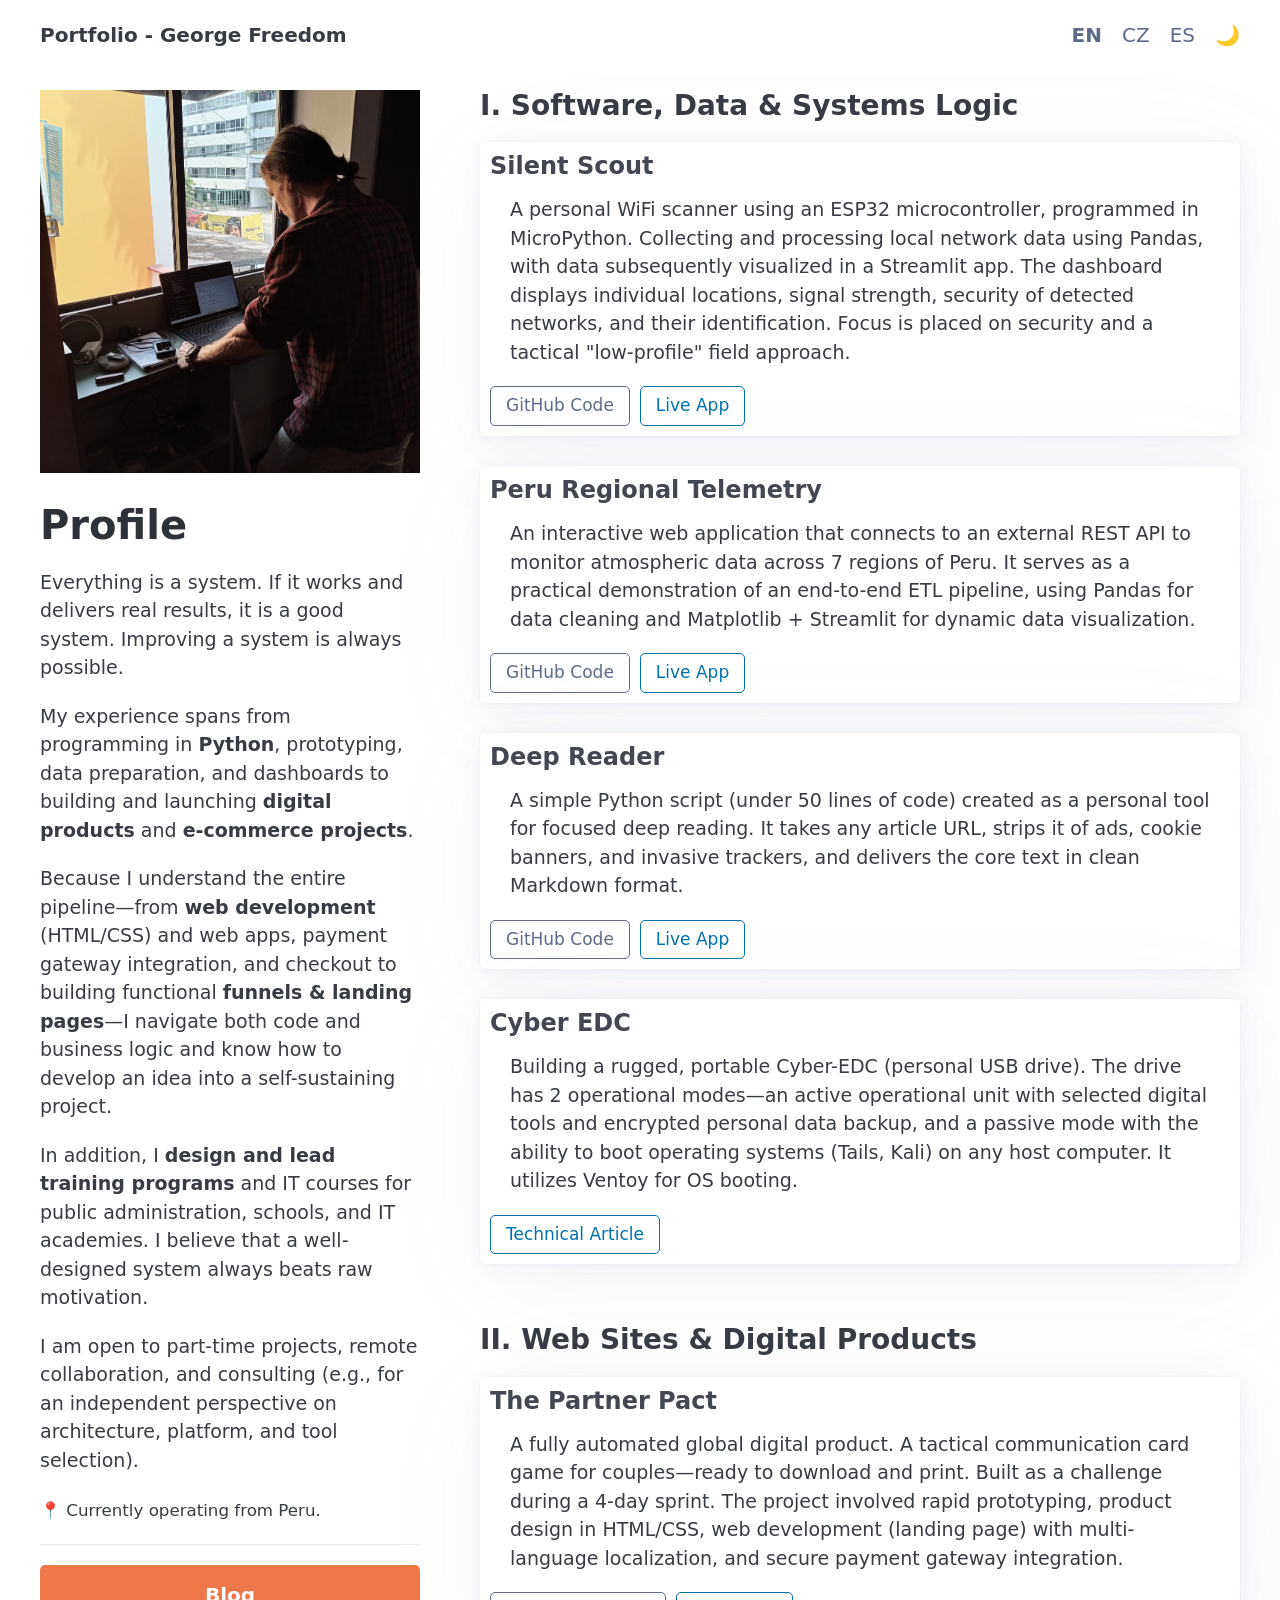
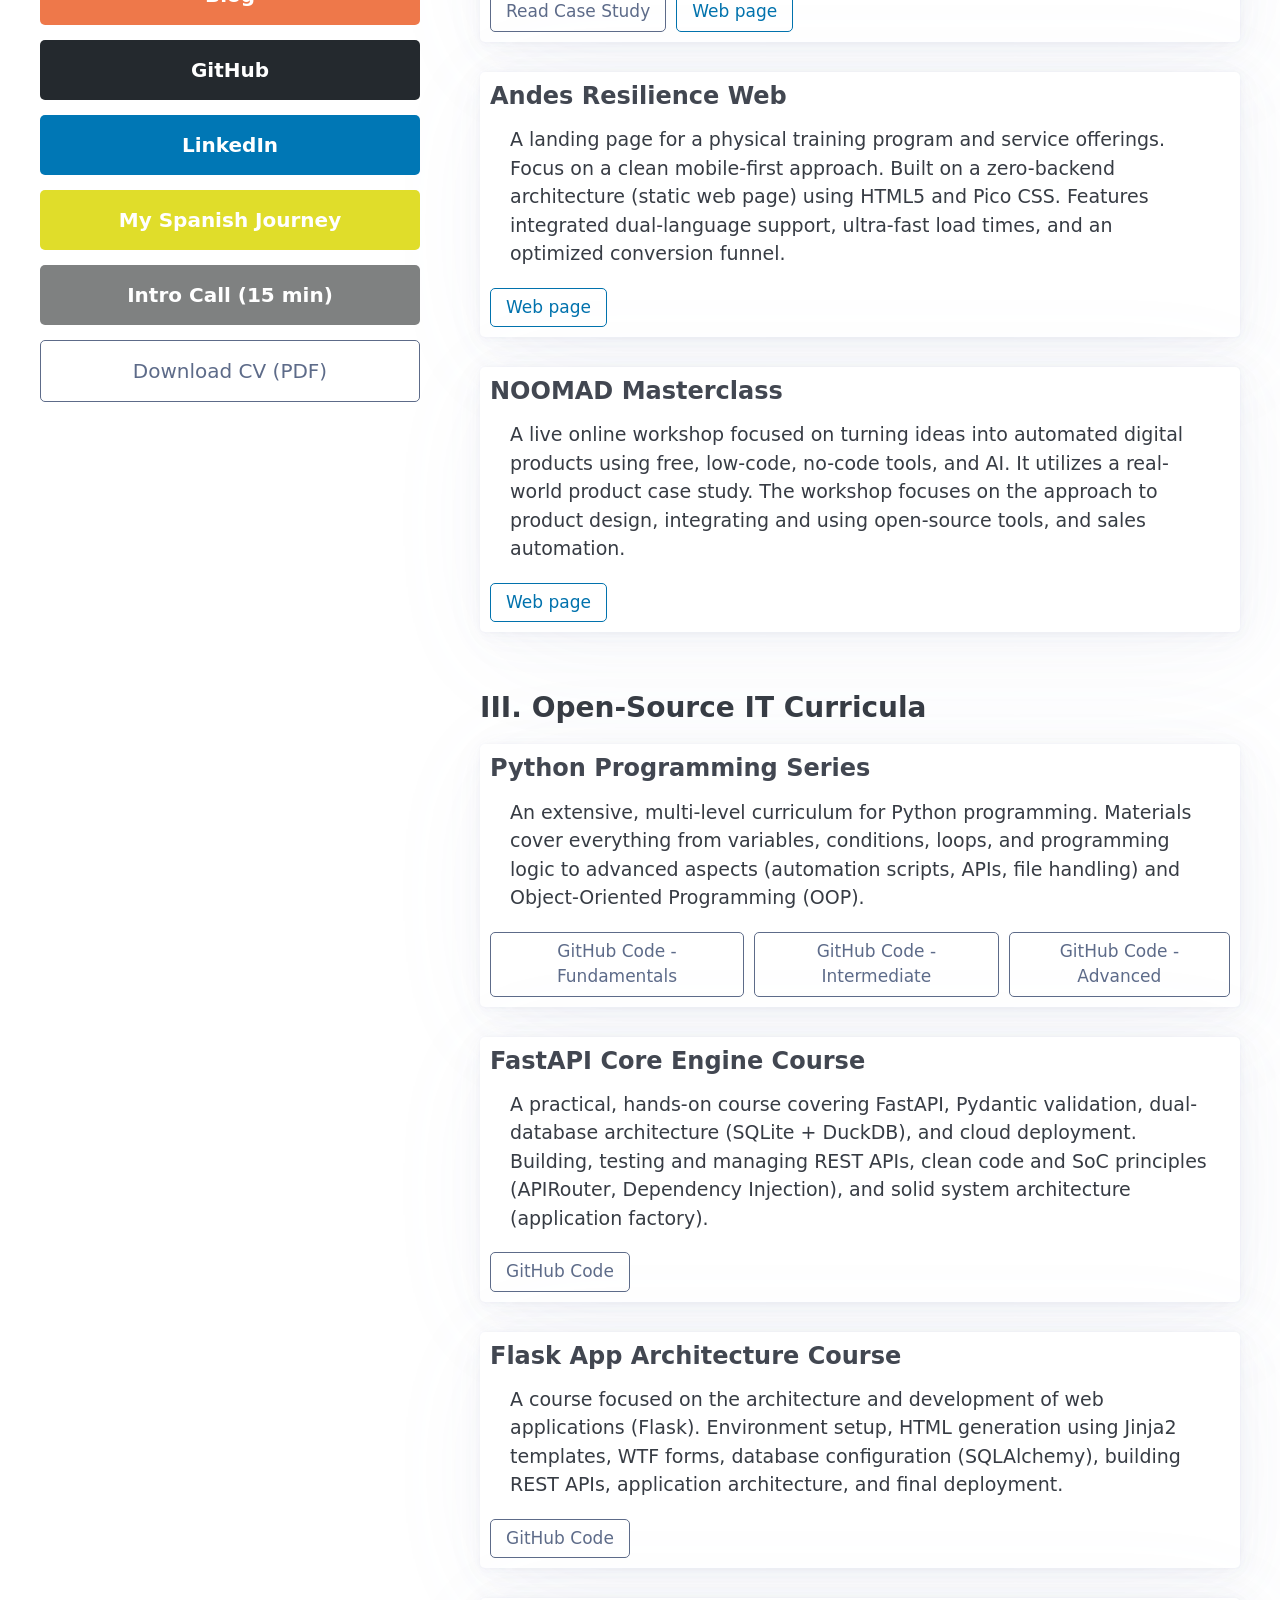
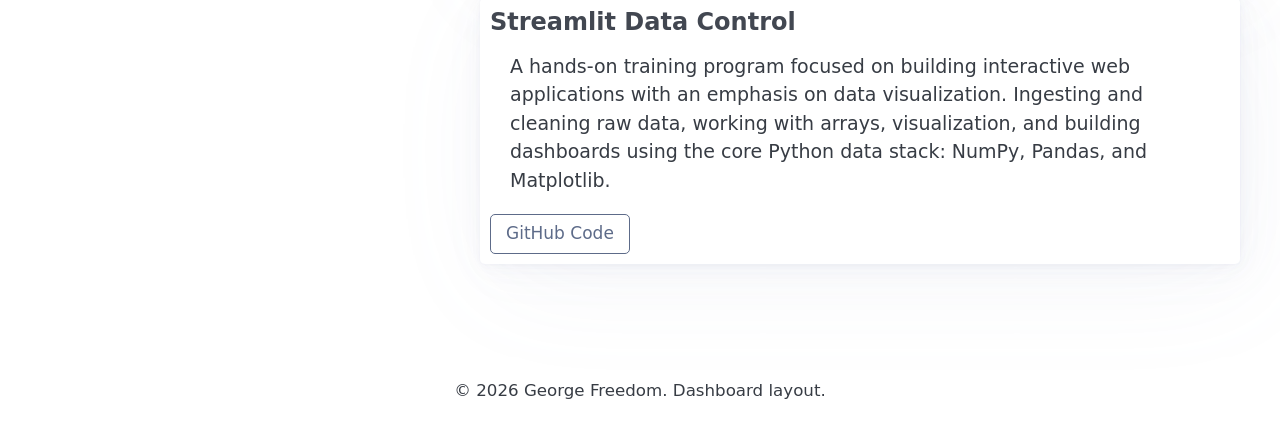
==== commit 5c163253: "Add files via upload" ====
--- a/index.html
+++ b/index.html
@@ -155,7 +155,17 @@
 
             <article class="dashboard-card">
                 <header>
-                    <h3>Flask Mission Control</h3>
+                    <h3>FastAPI Core Engine Course</h3>
+                </header>
+                <p>A practical, hands-on course covering FastAPI, Pydantic validation, dual-database architecture (SQLite + DuckDB), and cloud deployment. Building, testing and managing REST APIs, clean code and SoC principles (APIRouter, Dependency Injection), and solid system architecture (application factory).</p>
+                <footer>
+                    <a href="https://github.com/GeorgeFreedomTech/FastAPI-Course" target="_blank" role="button" class="outline secondary small-btn">GitHub Code</a>
+                </footer>
+            </article>
+
+            <article class="dashboard-card">
+                <header>
+                    <h3>Flask App Architecture Course</h3>
                 </header>
                 <p>A course focused on the architecture and development of web applications (Flask). Environment setup, HTML generation using Jinja2 templates, WTF forms, database configuration (SQLAlchemy), building REST APIs, application architecture, and final deployment.</p>
                 <footer>
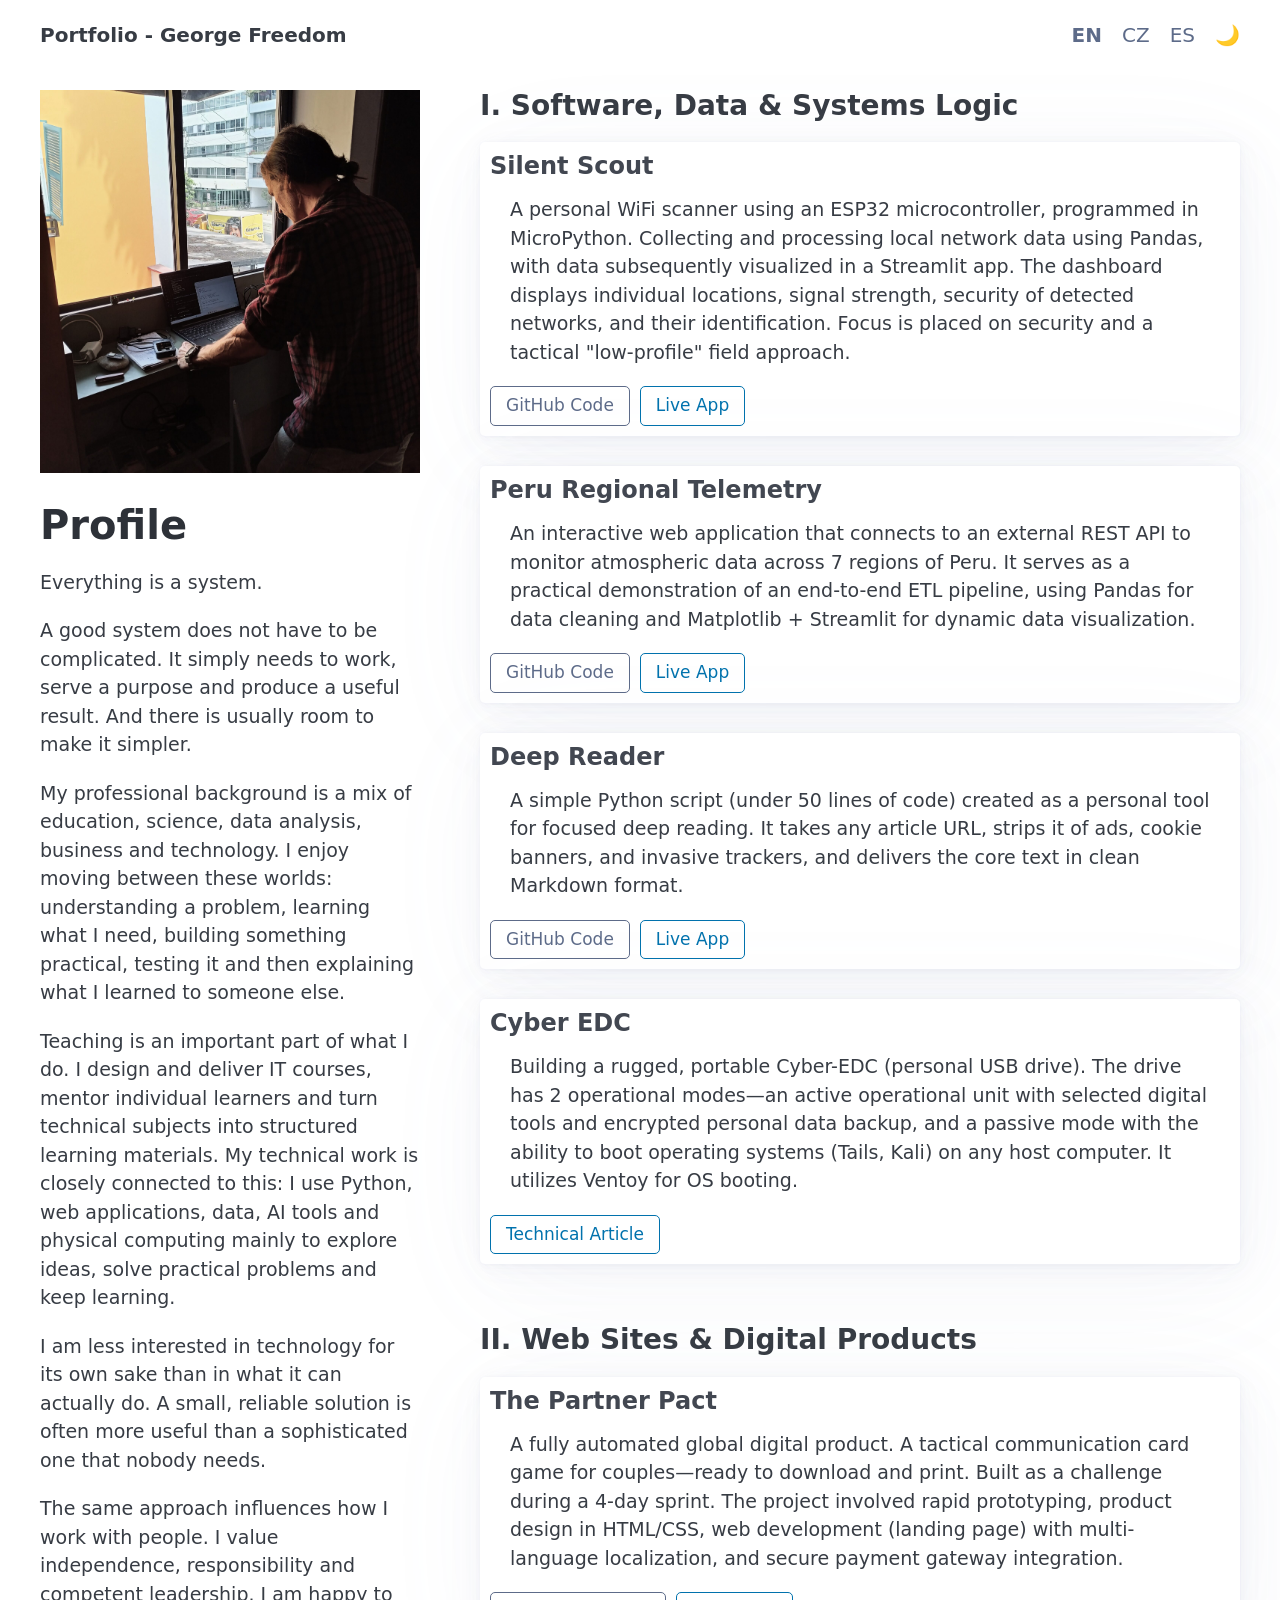
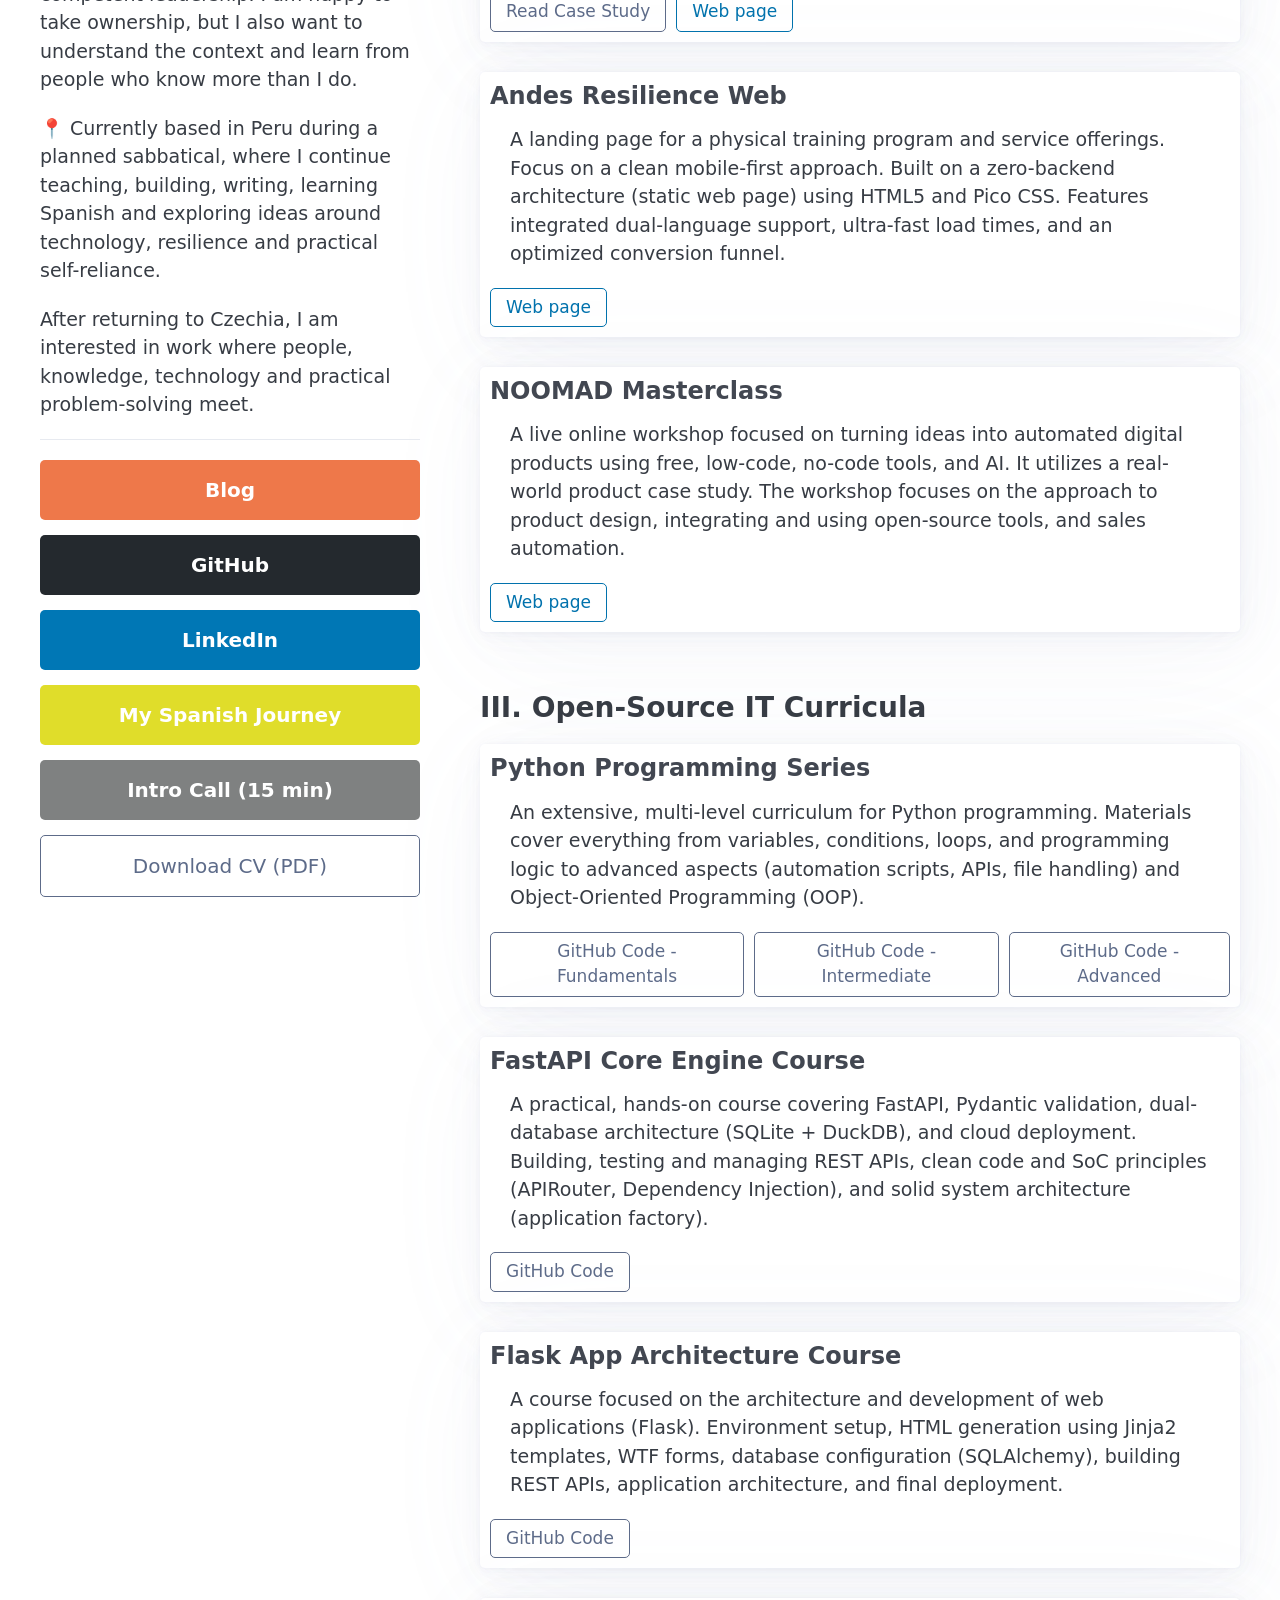
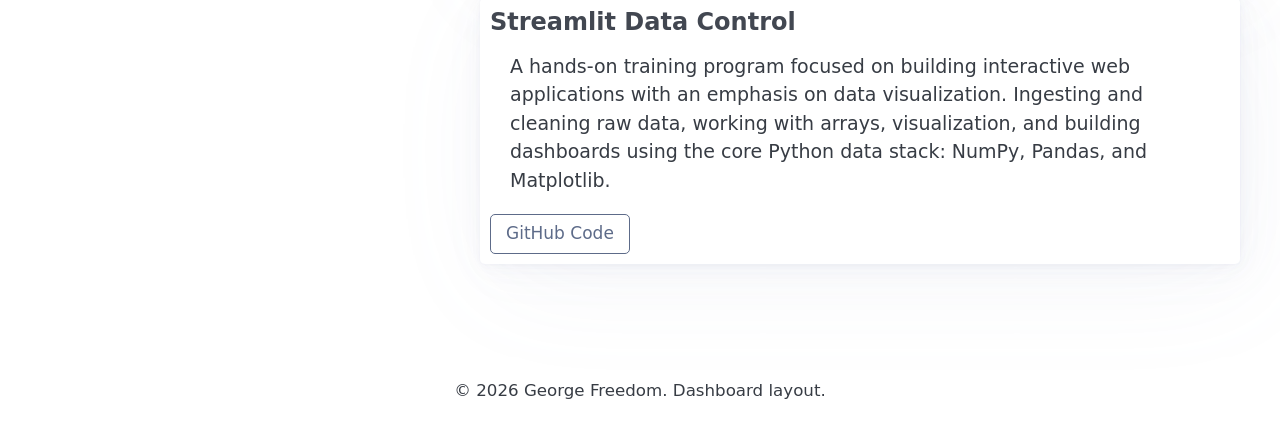
==== commit 0e8e9df6: "Add files via upload" ====
--- a/index.html
+++ b/index.html
@@ -36,13 +36,15 @@
                 <img class="profile_img" width="500px" src="static/img/studio_profil.jpg" alt="George Freedom profile pic">
                 <h1>Profile</h1>
                 <div class="sidebar-profile-text">
-                    <p>Everything is a system. If it works and delivers real results, it is a good system. Improving a system is always possible.</p>
-                    <p>My experience spans from programming in <strong>Python</strong>, prototyping, data preparation, and dashboards to building and launching <strong>digital products</strong> and <strong>e-commerce projects</strong>.</p>
-                    <p>Because I understand the entire pipeline—from <strong>web development</strong> (HTML/CSS) and web apps, payment gateway integration, and checkout to building functional <strong>funnels & landing pages</strong>—I navigate both code and business logic and know how to develop an idea into a self-sustaining project.</p> 
-                    <p>In addition, I <strong>design and lead training programs</strong> and IT courses for public administration, schools, and IT academies. I believe that a well-designed system always beats raw motivation.</p> 
-                    <p>I am open to part-time projects, remote collaboration, and consulting (e.g., for an independent perspective on architecture, platform, and tool selection).</p>
+                    <p>Everything is a system.</p>
+                    <p>A good system does not have to be complicated. It simply needs to work, serve a purpose and produce a useful result. And there is usually room to make it simpler.</p>
+                    <p>My professional background is a mix of education, science, data analysis, business and technology. I enjoy moving between these worlds: understanding a problem, learning what I need, building something practical, testing it and then explaining what I learned to someone else.</p>
+                    <p>Teaching is an important part of what I do. I design and deliver IT courses, mentor individual learners and turn technical subjects into structured learning materials. My technical work is closely connected to this: I use Python, web applications, data, AI tools and physical computing mainly to explore ideas, solve practical problems and keep learning.</p>
+                    <p>I am less interested in technology for its own sake than in what it can actually do. A small, reliable solution is often more useful than a sophisticated one that nobody needs.</p>
+                    <p>The same approach influences how I work with people. I value independence, responsibility and competent leadership. I am happy to take ownership, but I also want to understand the context and learn from people who know more than I do.</p>
+                    <p>📍 Currently based in Peru during a planned sabbatical, where I continue teaching, building, writing, learning Spanish and exploring ideas around technology, resilience and practical self-reliance.</p>
+                    <p>After returning to Czechia, I am interested in work where people, knowledge, technology and practical problem-solving meet.</p>
                 </div>
-                <p><small>📍 Currently operating from Peru.</small></p>
                 
                 <hr>
                 
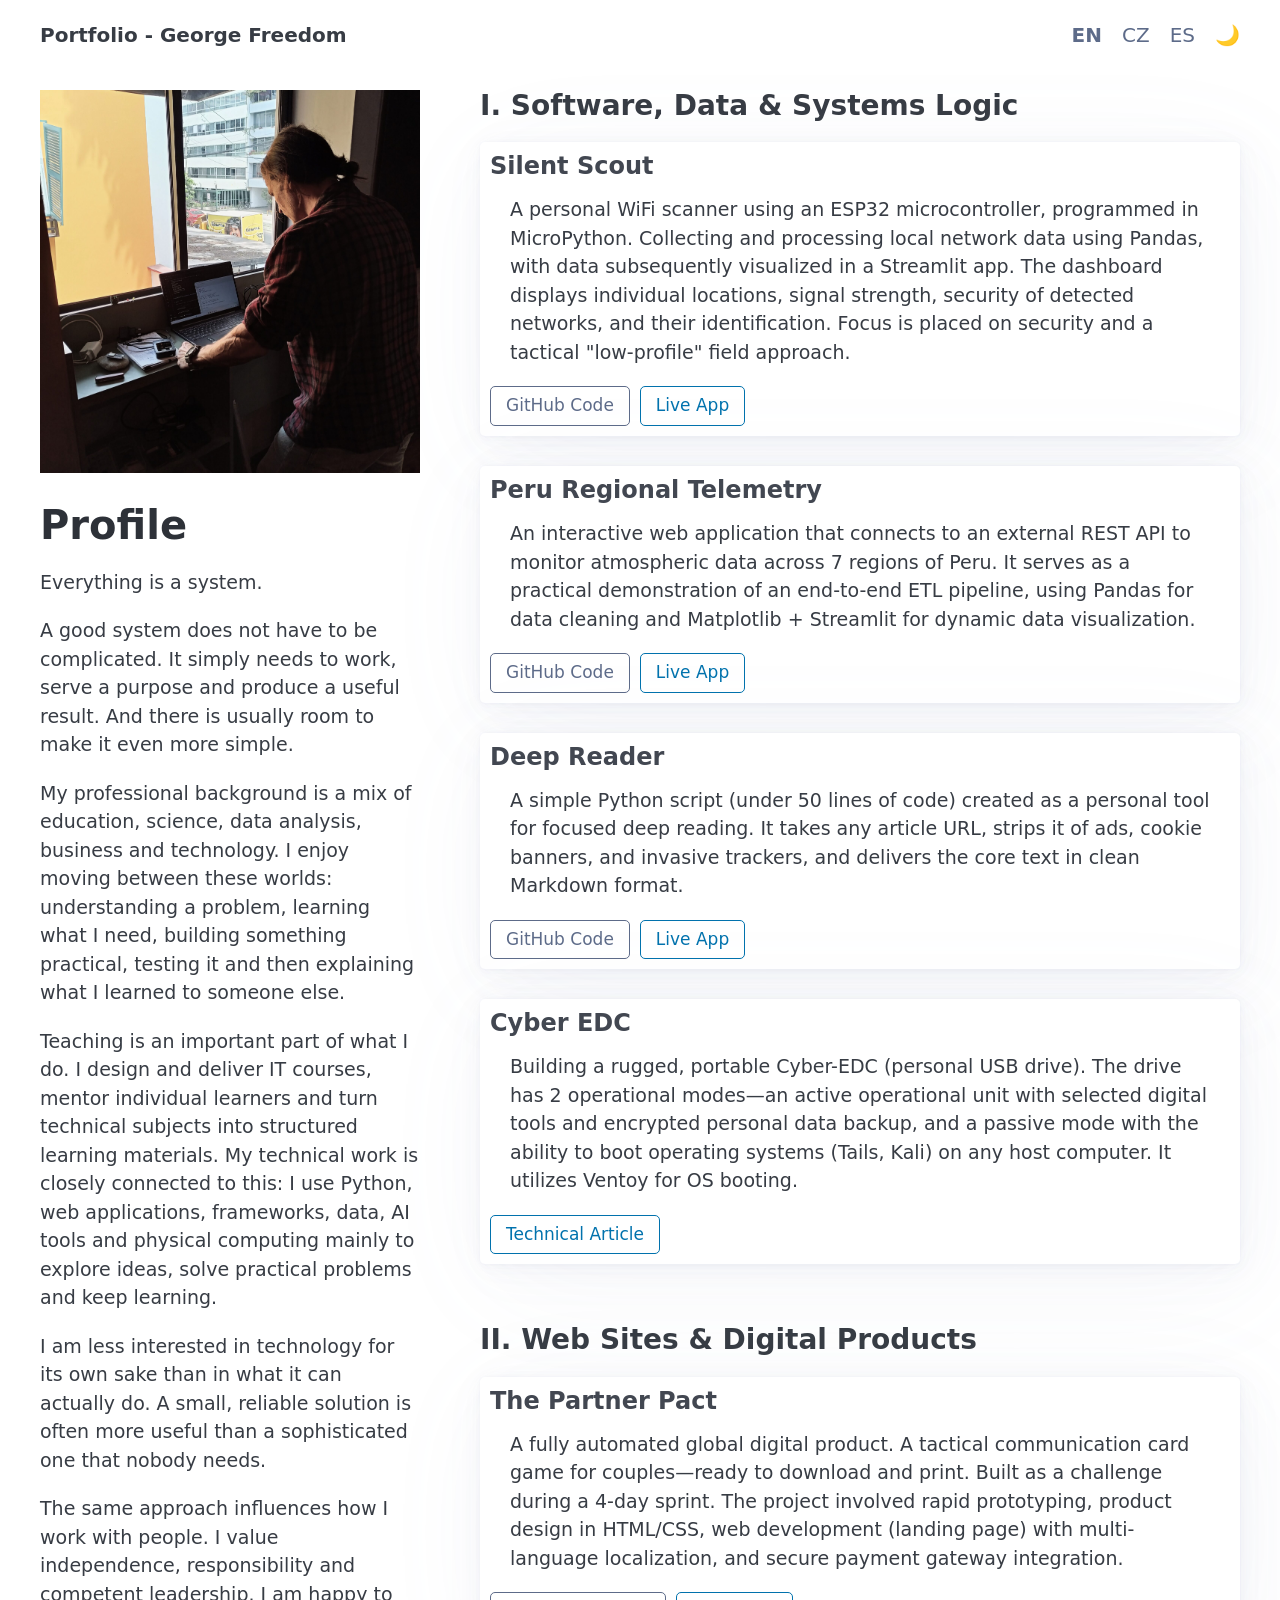
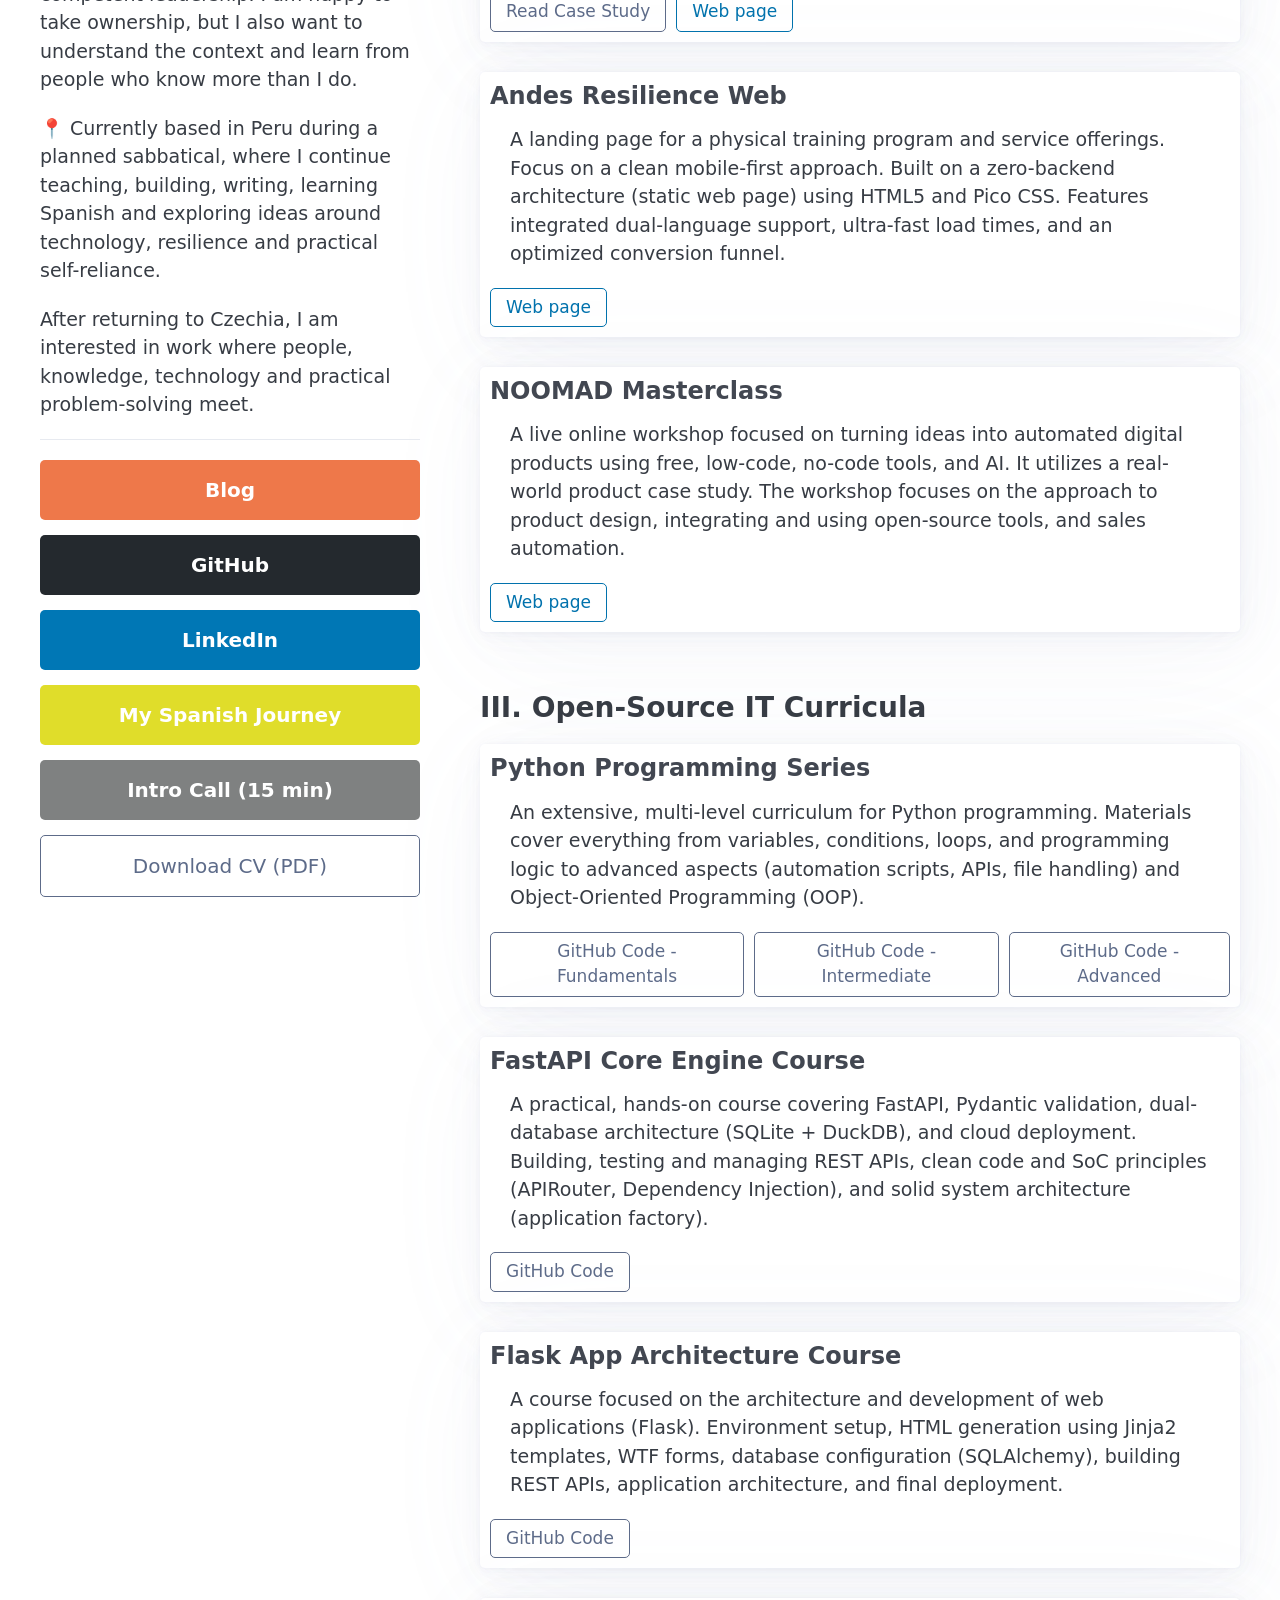
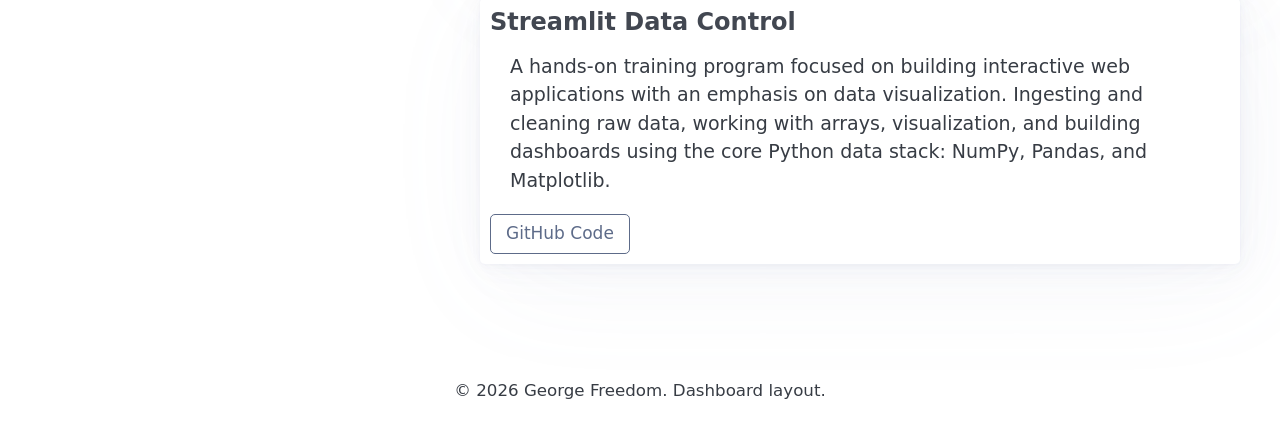
==== commit 87ad047d: "Add files via upload" ====
--- a/index.html
+++ b/index.html
@@ -37,9 +37,9 @@
                 <h1>Profile</h1>
                 <div class="sidebar-profile-text">
                     <p>Everything is a system.</p>
-                    <p>A good system does not have to be complicated. It simply needs to work, serve a purpose and produce a useful result. And there is usually room to make it simpler.</p>
+                    <p>A good system does not have to be complicated. It simply needs to work, serve a purpose and produce a useful result. And there is usually room to make it even more simple.</p>
                     <p>My professional background is a mix of education, science, data analysis, business and technology. I enjoy moving between these worlds: understanding a problem, learning what I need, building something practical, testing it and then explaining what I learned to someone else.</p>
-                    <p>Teaching is an important part of what I do. I design and deliver IT courses, mentor individual learners and turn technical subjects into structured learning materials. My technical work is closely connected to this: I use Python, web applications, data, AI tools and physical computing mainly to explore ideas, solve practical problems and keep learning.</p>
+                    <p>Teaching is an important part of what I do. I design and deliver IT courses, mentor individual learners and turn technical subjects into structured learning materials. My technical work is closely connected to this: I use Python, web applications, frameworks, data, AI tools and physical computing mainly to explore ideas, solve practical problems and keep learning.</p>
                     <p>I am less interested in technology for its own sake than in what it can actually do. A small, reliable solution is often more useful than a sophisticated one that nobody needs.</p>
                     <p>The same approach influences how I work with people. I value independence, responsibility and competent leadership. I am happy to take ownership, but I also want to understand the context and learn from people who know more than I do.</p>
                     <p>📍 Currently based in Peru during a planned sabbatical, where I continue teaching, building, writing, learning Spanish and exploring ideas around technology, resilience and practical self-reliance.</p>
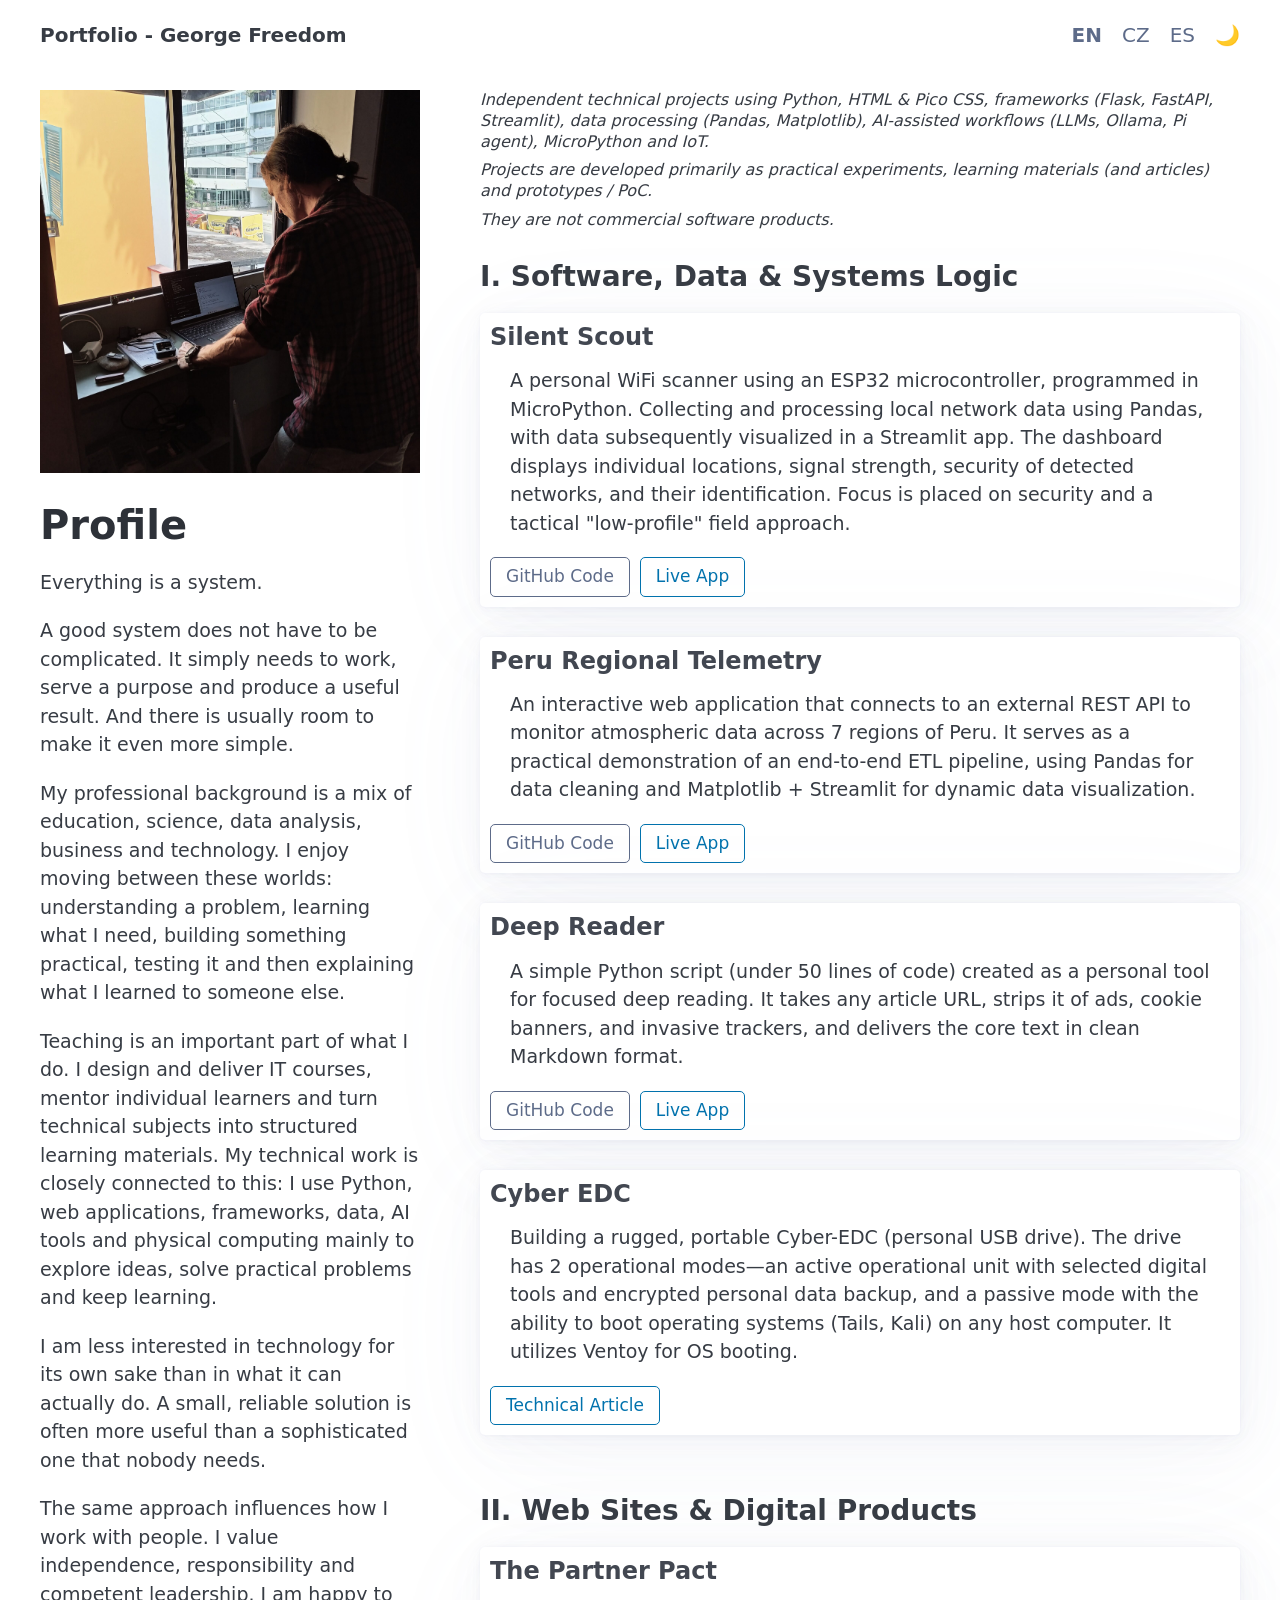
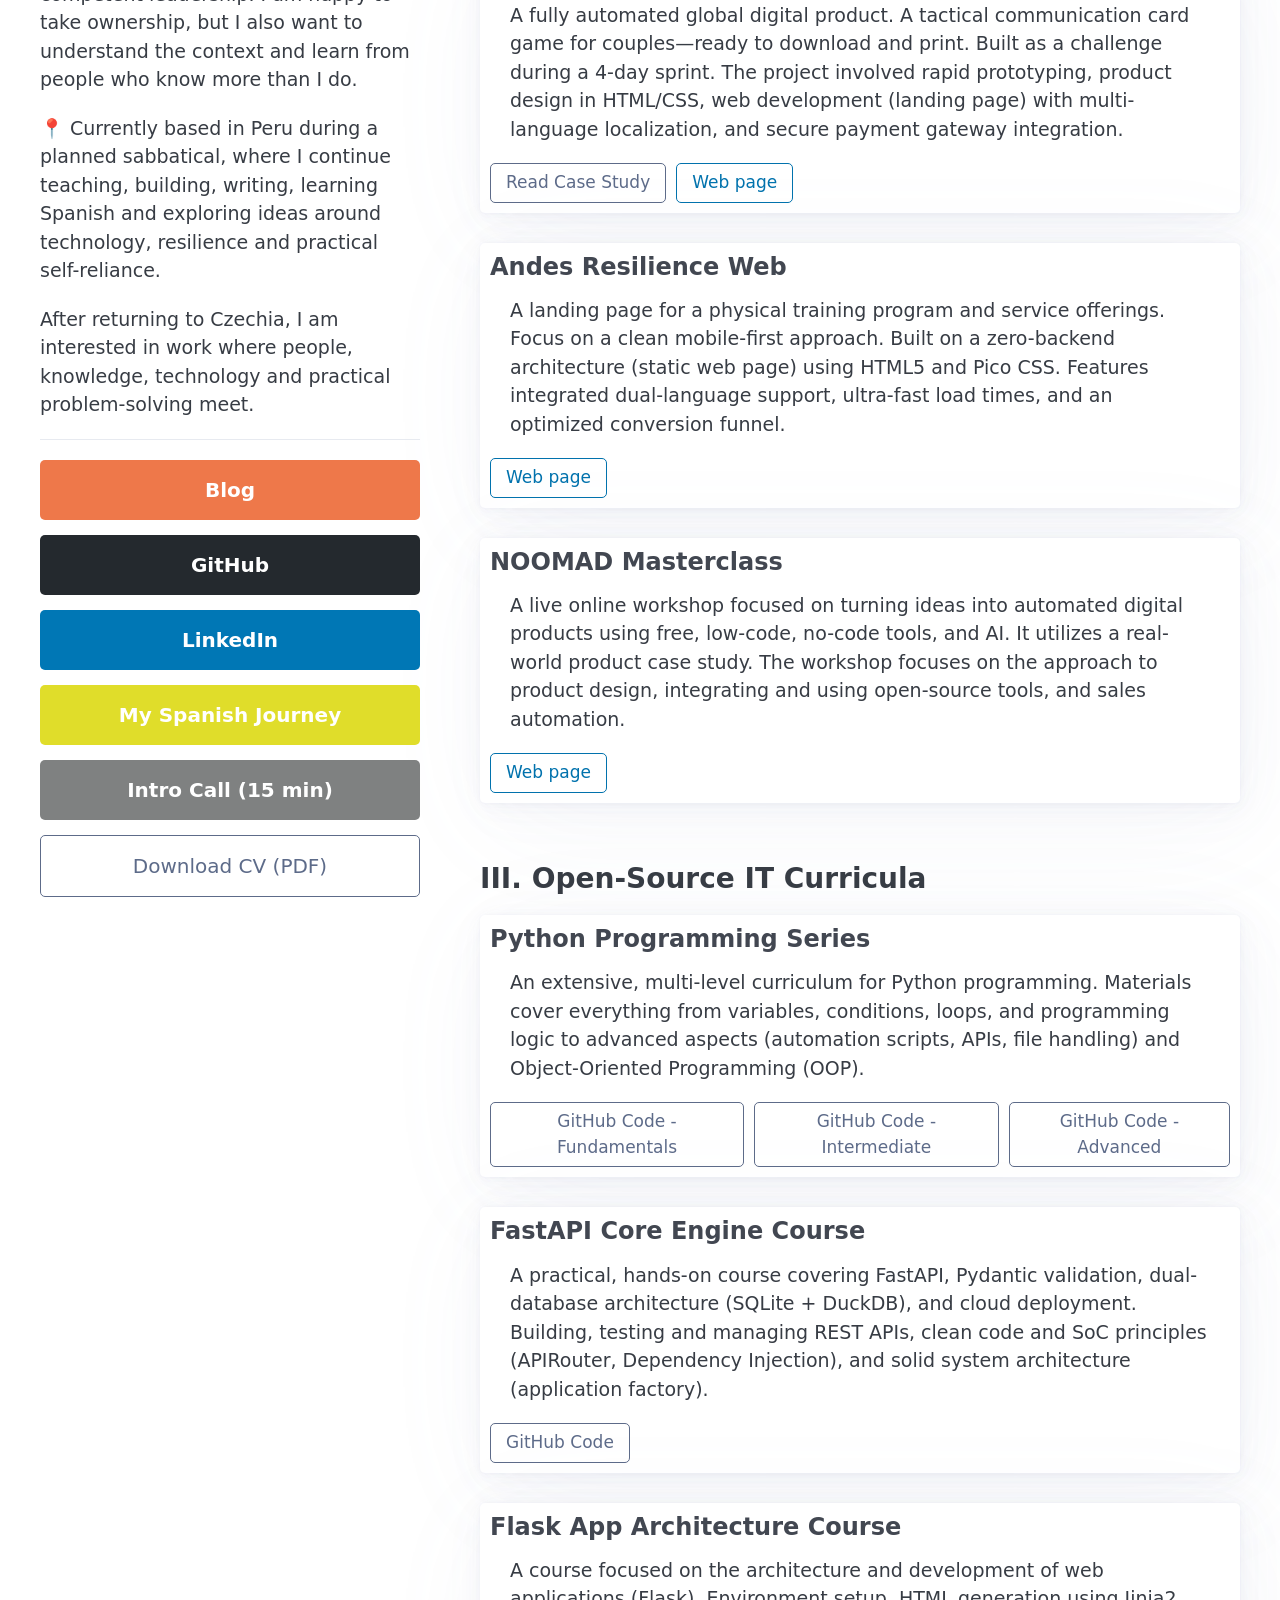
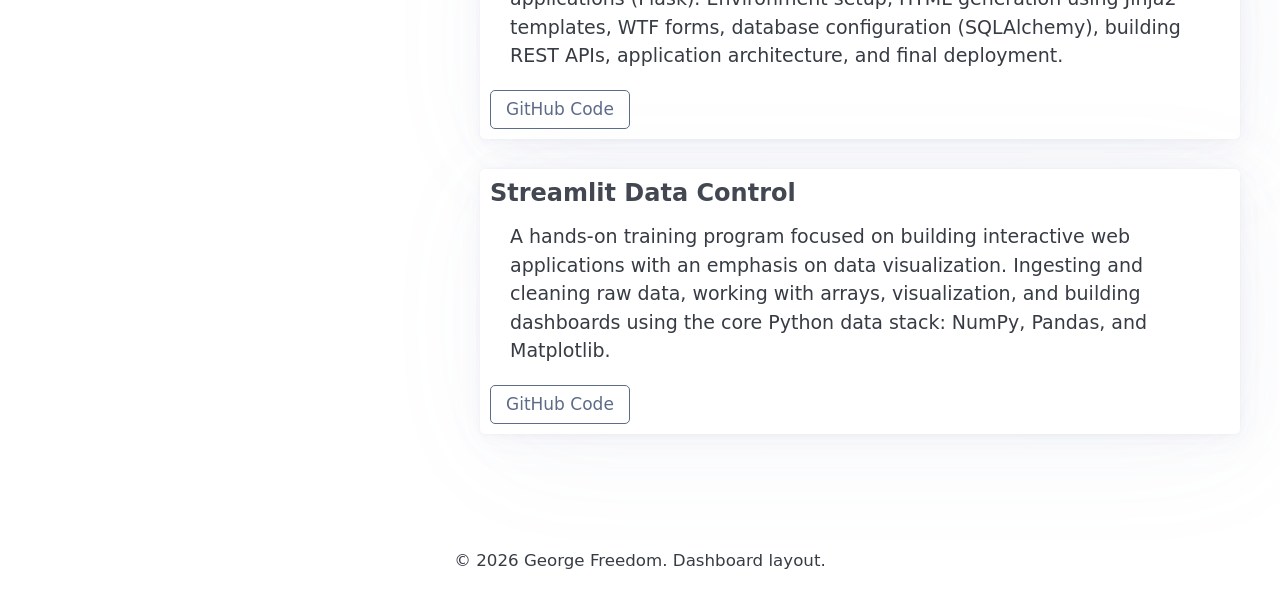
==== commit 65e79f54: "Add files via upload" ====
--- a/index.html
+++ b/index.html
@@ -63,6 +63,12 @@
         <!-- RIGHT COLUMN: PROJECT LIST -->
         <section class="dashboard-content">
             
+            <div class="project-disclaimer">
+                <p><i>Independent technical projects using Python, HTML & Pico CSS, frameworks (Flask, FastAPI, Streamlit), data processing (Pandas, Matplotlib), AI-assisted workflows (LLMs, Ollama, Pi agent), MicroPython and IoT.</i></p>
+                <p><i>Projects are developed primarily as practical experiments, learning materials (and articles) and prototypes / PoC.</i></p>
+                <p><i>They are not commercial software products.</i></p>
+            </div>
+            
             <h2 class="section-title">I. Software, Data & Systems Logic</h2>
             
             <article class="dashboard-card">
--- a/static/css/custom.css
+++ b/static/css/custom.css
@@ -57,6 +57,21 @@
     color: var(--primary);
 }
 
+/* Project Disclaimer Formatting */
+.project-disclaimer {
+    margin-bottom: 1.5rem;
+}
+
+.project-disclaimer p {
+    font-size: 0.8rem;
+    line-height: 1.3;
+    margin-bottom: 0.4rem;
+}
+
+.project-disclaimer p:last-child {
+    margin-bottom: 0;
+}
+
 /* Profile pic formatting */
 .profile_img {
     margin-bottom: 30px
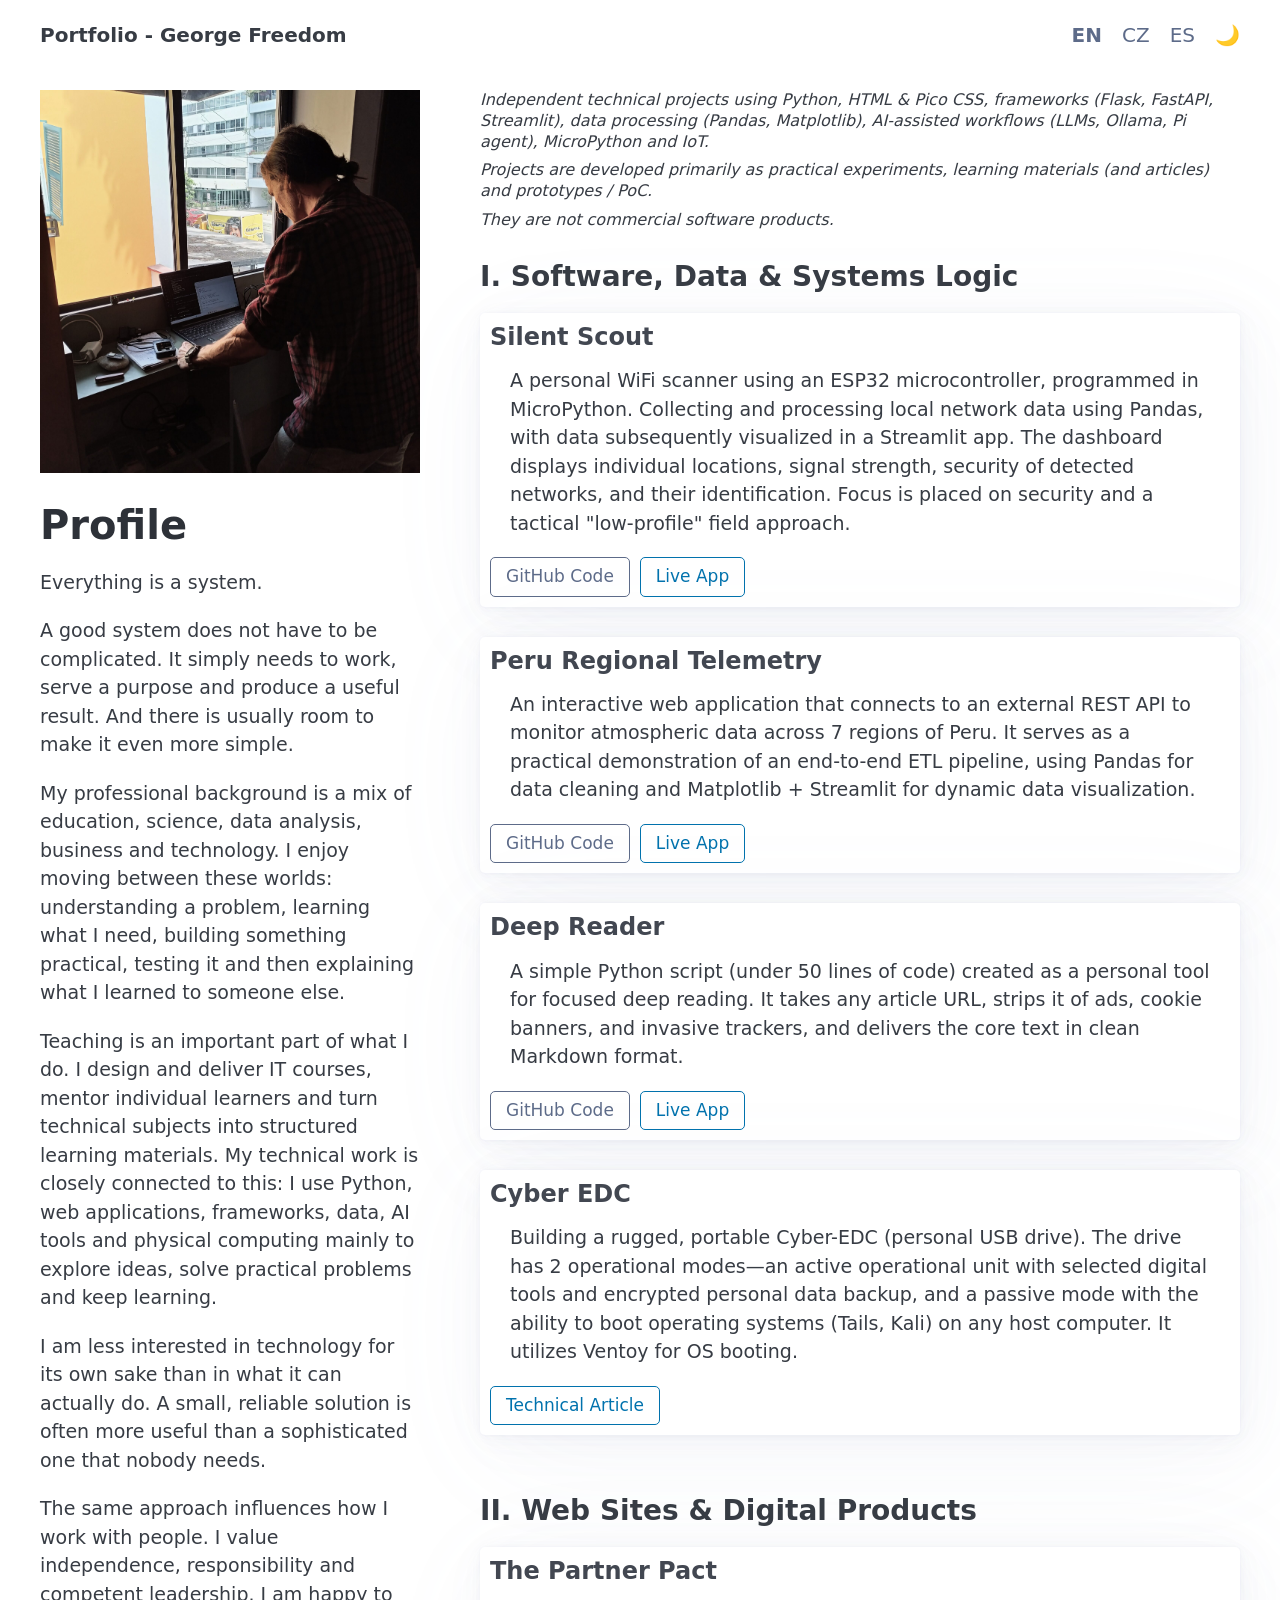
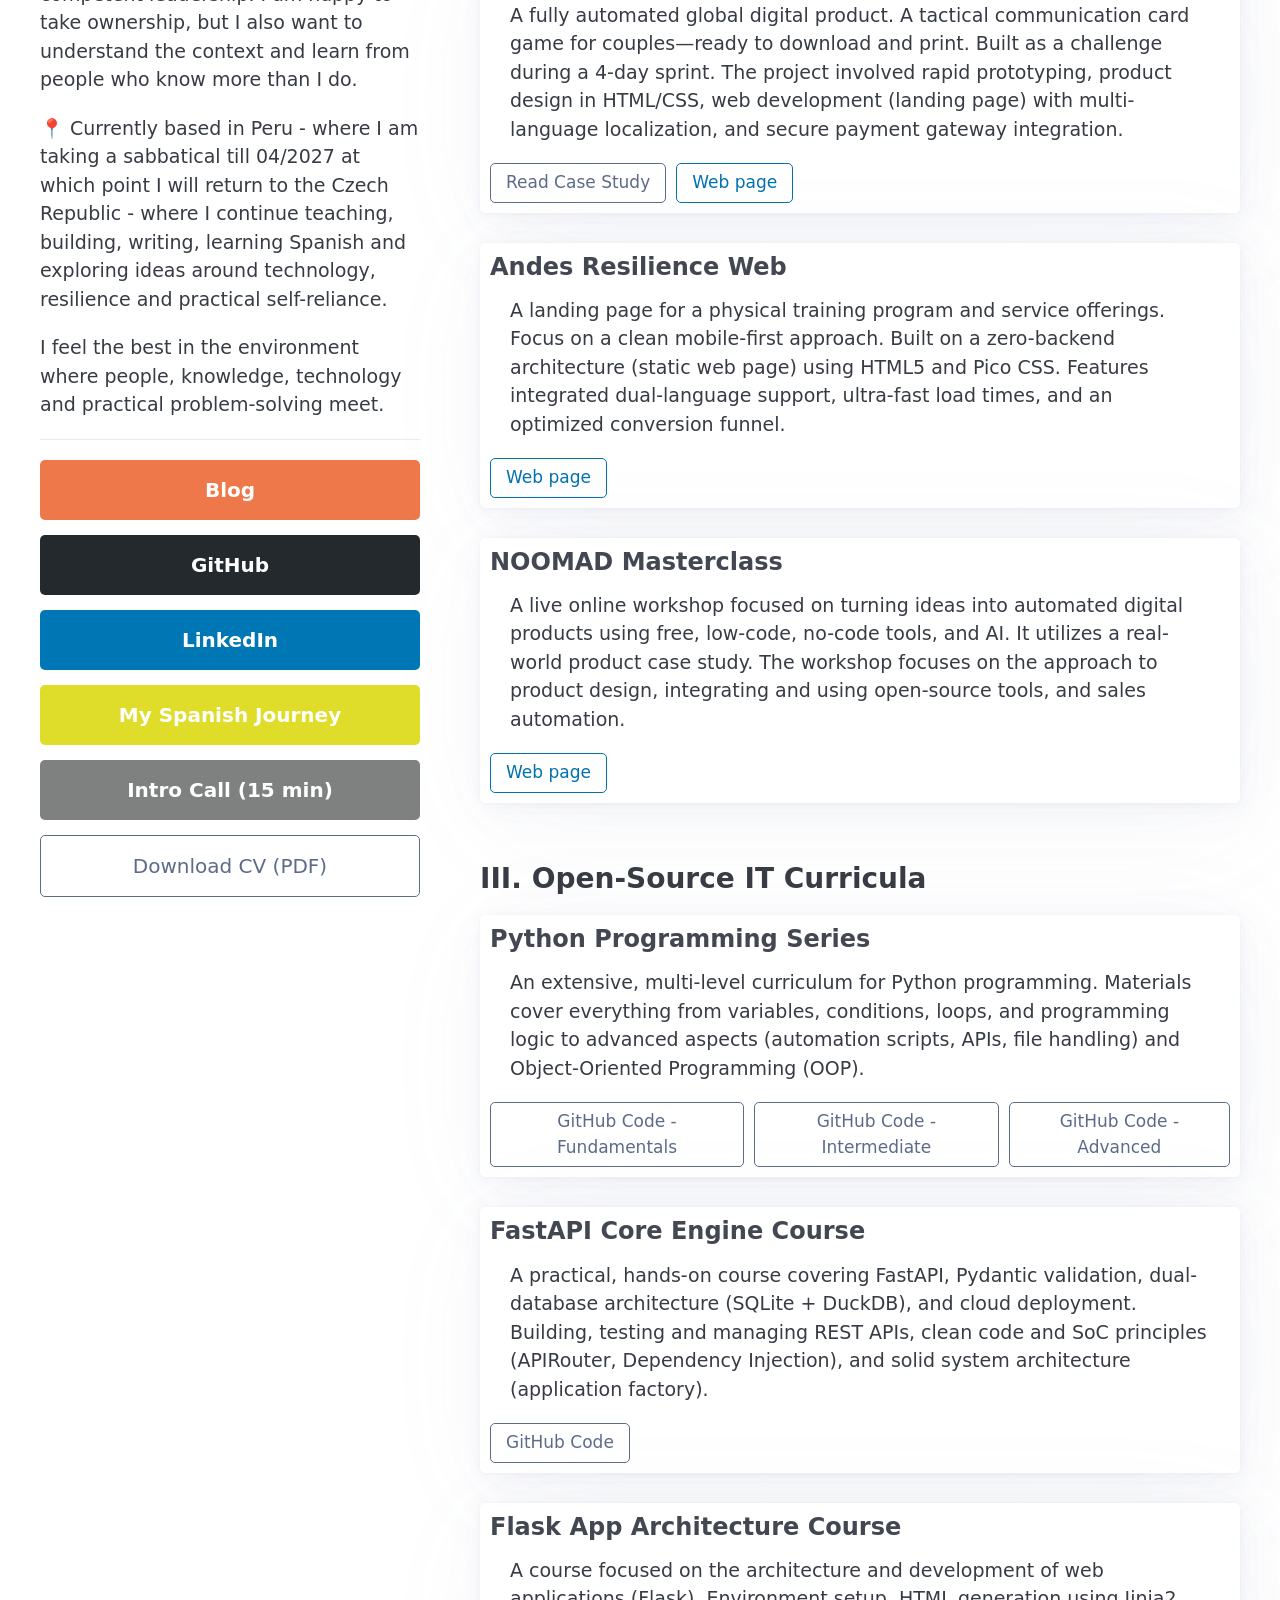
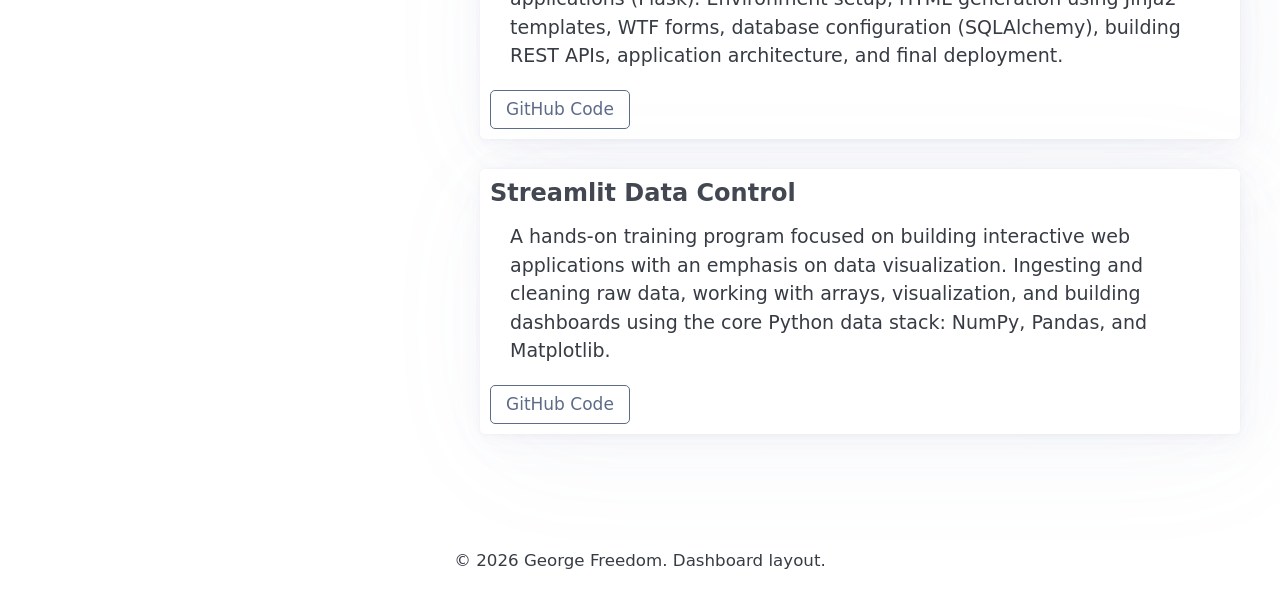
==== commit 4805468a: "Add files via upload" ====
--- a/index.html
+++ b/index.html
@@ -42,8 +42,8 @@
                     <p>Teaching is an important part of what I do. I design and deliver IT courses, mentor individual learners and turn technical subjects into structured learning materials. My technical work is closely connected to this: I use Python, web applications, frameworks, data, AI tools and physical computing mainly to explore ideas, solve practical problems and keep learning.</p>
                     <p>I am less interested in technology for its own sake than in what it can actually do. A small, reliable solution is often more useful than a sophisticated one that nobody needs.</p>
                     <p>The same approach influences how I work with people. I value independence, responsibility and competent leadership. I am happy to take ownership, but I also want to understand the context and learn from people who know more than I do.</p>
-                    <p>📍 Currently based in Peru during a planned sabbatical, where I continue teaching, building, writing, learning Spanish and exploring ideas around technology, resilience and practical self-reliance.</p>
-                    <p>After returning to Czechia, I am interested in work where people, knowledge, technology and practical problem-solving meet.</p>
+                    <p>📍 Currently based in Peru - where I am taking a sabbatical till 04/2027 at which point I will return to the Czech Republic - where I continue teaching, building, writing, learning Spanish and exploring ideas around technology, resilience and practical self-reliance.</p>
+                    <p>I feel the best in the environment where people, knowledge, technology and practical problem-solving meet.</p>
                 </div>
                 
                 <hr>
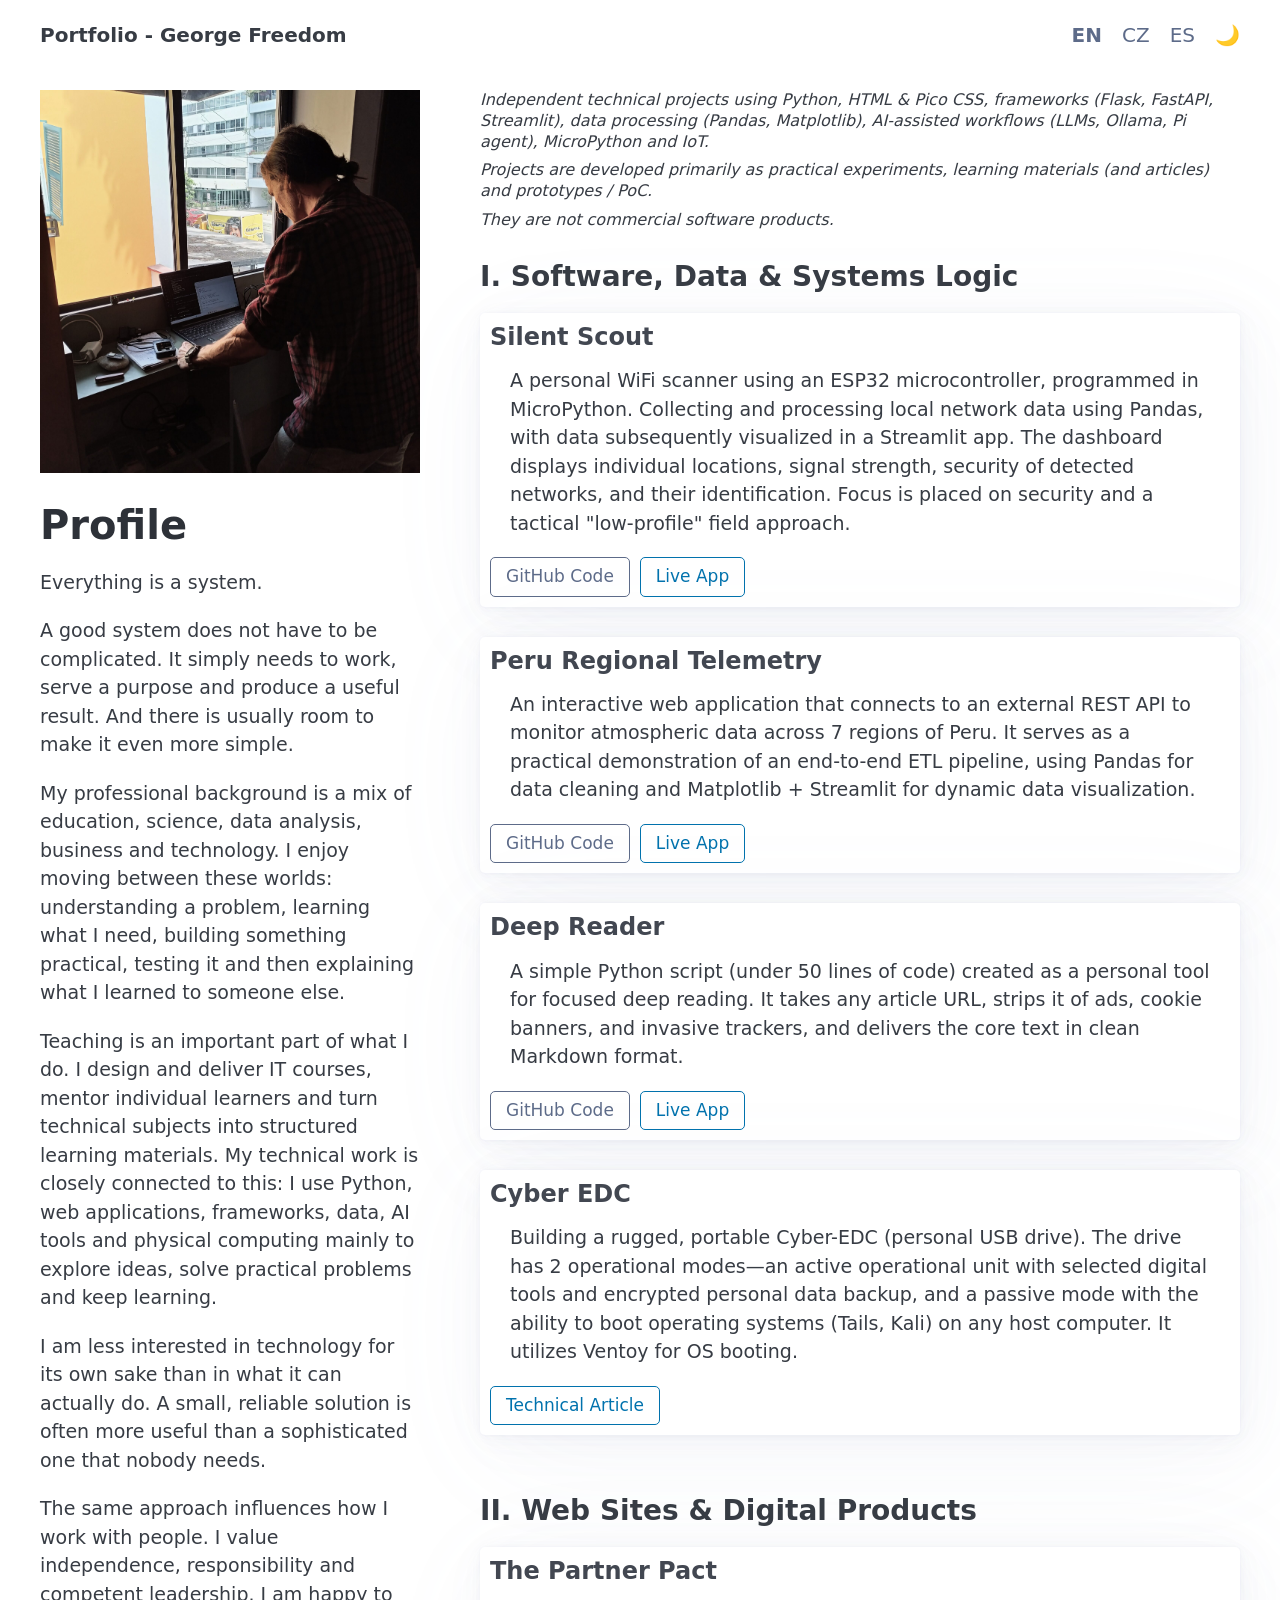
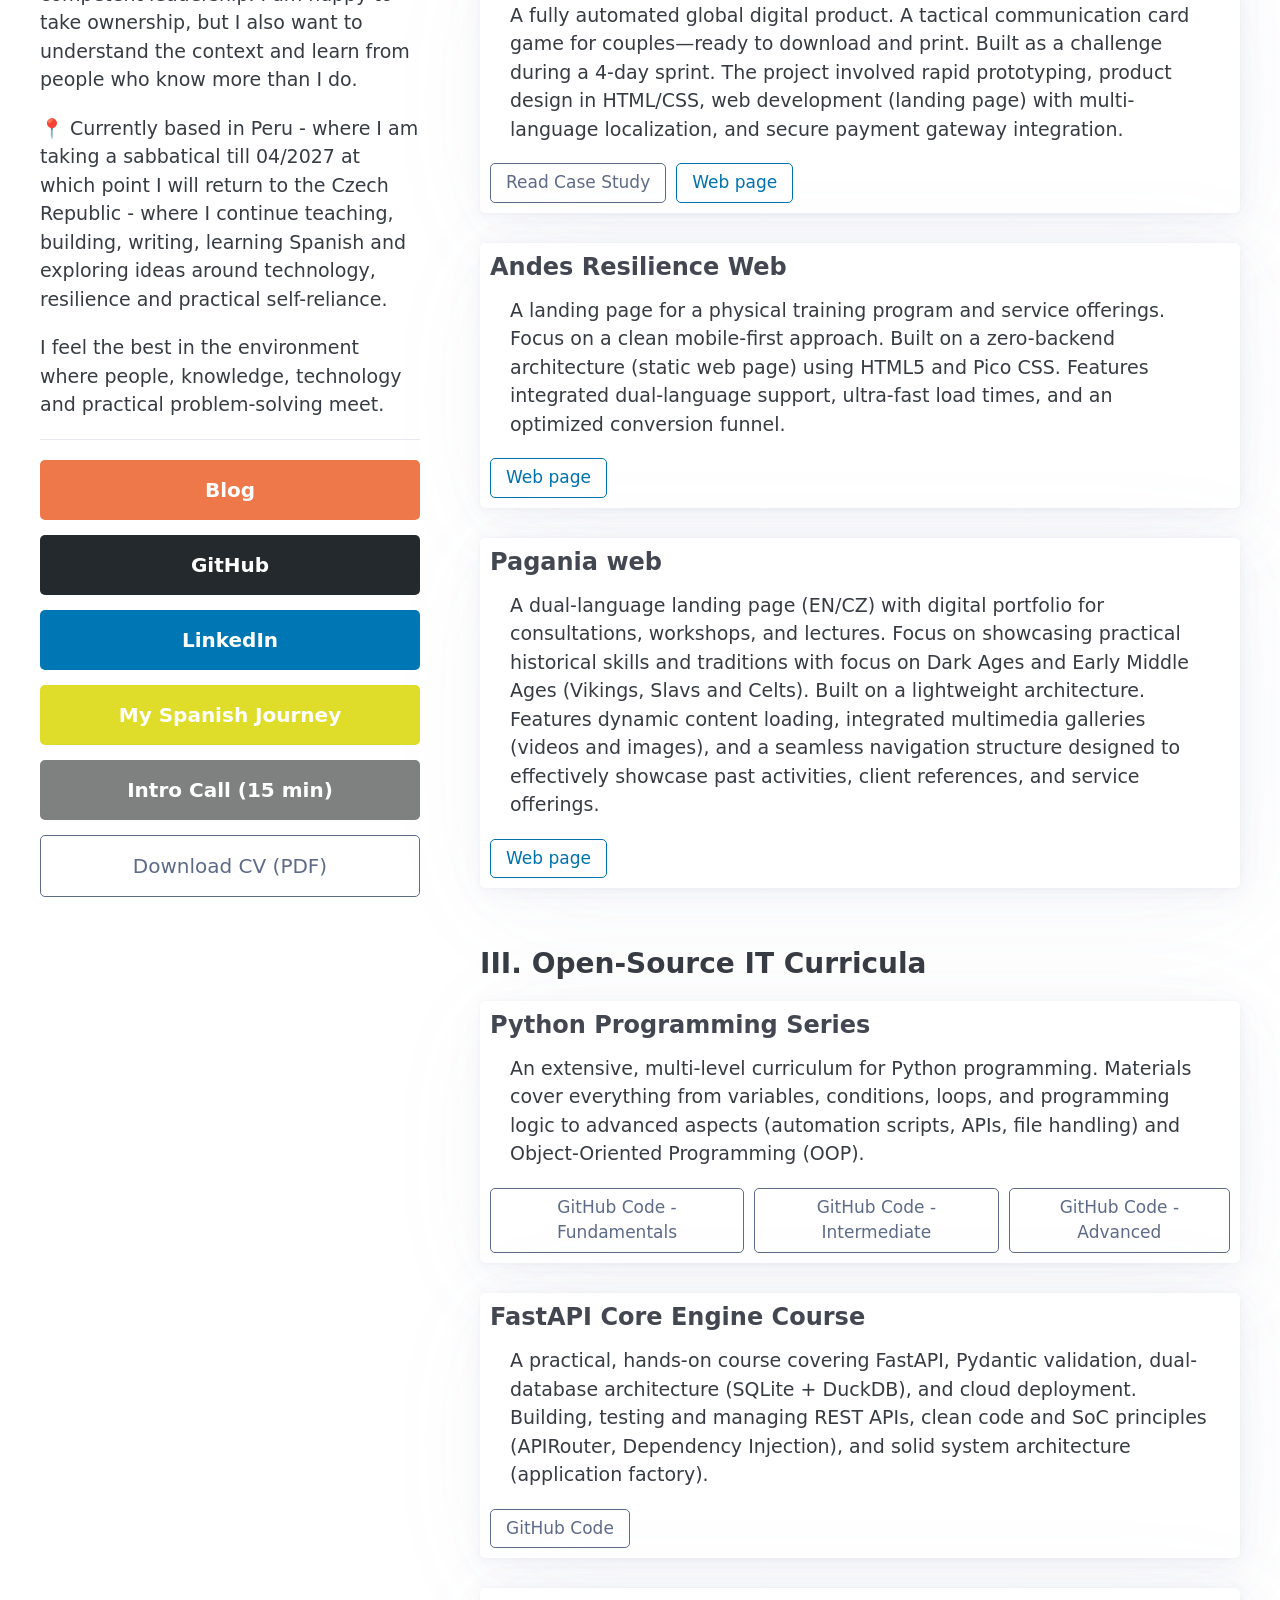
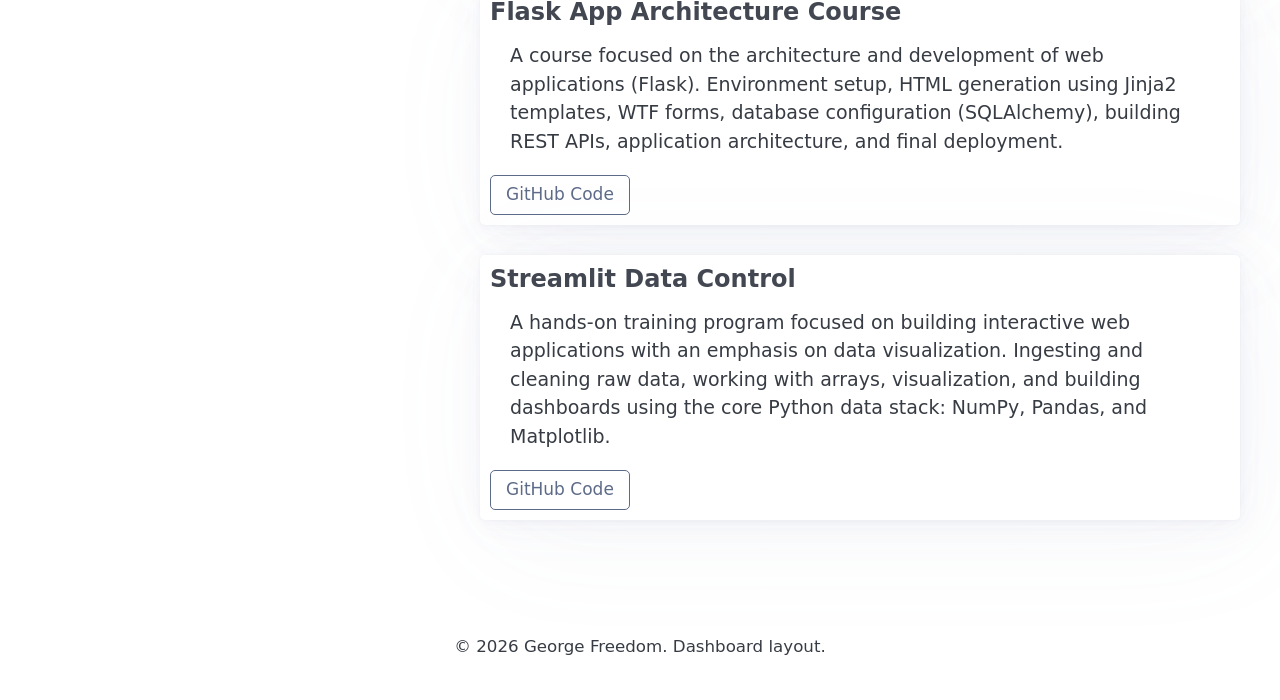
==== commit edaf535d: "Add files via upload" ====
--- a/index.html
+++ b/index.html
@@ -37,13 +37,25 @@
                 <h1>Profile</h1>
                 <div class="sidebar-profile-text">
                     <p>Everything is a system.</p>
-                    <p>A good system does not have to be complicated. It simply needs to work, serve a purpose and produce a useful result. And there is usually room to make it even more simple.</p>
-                    <p>My professional background is a mix of education, science, data analysis, business and technology. I enjoy moving between these worlds: understanding a problem, learning what I need, building something practical, testing it and then explaining what I learned to someone else.</p>
-                    <p>Teaching is an important part of what I do. I design and deliver IT courses, mentor individual learners and turn technical subjects into structured learning materials. My technical work is closely connected to this: I use Python, web applications, frameworks, data, AI tools and physical computing mainly to explore ideas, solve practical problems and keep learning.</p>
-                    <p>I am less interested in technology for its own sake than in what it can actually do. A small, reliable solution is often more useful than a sophisticated one that nobody needs.</p>
-                    <p>The same approach influences how I work with people. I value independence, responsibility and competent leadership. I am happy to take ownership, but I also want to understand the context and learn from people who know more than I do.</p>
-                    <p>📍 Currently based in Peru - where I am taking a sabbatical till 04/2027 at which point I will return to the Czech Republic - where I continue teaching, building, writing, learning Spanish and exploring ideas around technology, resilience and practical self-reliance.</p>
-                    <p>I feel the best in the environment where people, knowledge, technology and practical problem-solving meet.</p>
+                    <p>A good system does not have to be complicated. It simply needs to work, serve a purpose and 
+                        produce a useful result. And there is usually room to make it even more simple.</p>
+                    <p>My professional background is a mix of education, science, data analysis, business and technology. 
+                        I enjoy moving between these worlds: understanding a problem, learning what I need, 
+                        building something practical, testing it and then explaining what I learned to someone else.</p>
+                    <p>Teaching is an important part of what I do. I design and deliver IT courses, mentor individual learners 
+                        and turn technical subjects into structured learning materials. My technical work is closely 
+                        connected to this: I use Python, web applications, frameworks, data, AI tools and physical computing 
+                        mainly to explore ideas, solve practical problems and keep learning.</p>
+                    <p>I am less interested in technology for its own sake than in what it can actually do. 
+                        A small, reliable solution is often more useful than a sophisticated one that nobody needs.</p>
+                    <p>The same approach influences how I work with people. I value independence, responsibility 
+                        and competent leadership. I am happy to take ownership, but I also want to understand the context 
+                        and learn from people who know more than I do.</p>
+                    <p>📍 Currently based in Peru - where I am taking a sabbatical till 04/2027 at which point I will 
+                        return to the Czech Republic - where I continue teaching, building, writing, learning Spanish 
+                        and exploring ideas around technology, resilience and practical self-reliance.</p>
+                    <p>I feel the best in the environment where people, knowledge, technology 
+                        and practical problem-solving meet.</p>
                 </div>
                 
                 <hr>
@@ -64,8 +76,11 @@
         <section class="dashboard-content">
             
             <div class="project-disclaimer">
-                <p><i>Independent technical projects using Python, HTML & Pico CSS, frameworks (Flask, FastAPI, Streamlit), data processing (Pandas, Matplotlib), AI-assisted workflows (LLMs, Ollama, Pi agent), MicroPython and IoT.</i></p>
-                <p><i>Projects are developed primarily as practical experiments, learning materials (and articles) and prototypes / PoC.</i></p>
+                <p><i>Independent technical projects using Python, HTML & Pico CSS, frameworks (Flask, FastAPI, Streamlit), 
+                    data processing (Pandas, Matplotlib), AI-assisted workflows (LLMs, Ollama, Pi agent), 
+                    MicroPython and IoT.</i></p>
+                <p><i>Projects are developed primarily as practical experiments, learning materials (and articles) 
+                    and prototypes / PoC.</i></p>
                 <p><i>They are not commercial software products.</i></p>
             </div>
             
@@ -75,7 +90,11 @@
                 <header>
                     <h3>Silent Scout</h3>
                 </header>
-                <p>A personal WiFi scanner using an ESP32 microcontroller, programmed in MicroPython. Collecting and processing local network data using Pandas, with data subsequently visualized in a Streamlit app. The dashboard displays individual locations, signal strength, security of detected networks, and their identification. Focus is placed on security and a tactical "low-profile" field approach.</p>
+                <p>A personal WiFi scanner using an ESP32 microcontroller, programmed in MicroPython. 
+                    Collecting and processing local network data using Pandas, with data subsequently visualized 
+                    in a Streamlit app. The dashboard displays individual locations, signal strength, security of 
+                    detected networks, and their identification. Focus is placed on security and a tactical "low-profile" 
+                    field approach.</p>
                 <footer>
                     <a href="https://github.com/GeorgeFreedomTech/Silent-Scout" target="_blank" role="button" class="outline secondary small-btn">GitHub Code</a>
                     <a href="https://silent-scout.streamlit.app/" target="_blank" role="button" class="outline primary small-btn">Live App</a>
@@ -86,7 +105,9 @@
                 <header>
                     <h3>Peru Regional Telemetry</h3>
                 </header>
-                <p>An interactive web application that connects to an external REST API to monitor atmospheric data across 7 regions of Peru. It serves as a practical demonstration of an end-to-end ETL pipeline, using Pandas for data cleaning and Matplotlib + Streamlit for dynamic data visualization.</p>
+                <p>An interactive web application that connects to an external REST API to monitor atmospheric data across 
+                    7 regions of Peru. It serves as a practical demonstration of an end-to-end ETL pipeline, using 
+                    Pandas for data cleaning and Matplotlib + Streamlit for dynamic data visualization.</p>
                 <footer>
                     <a href="https://github.com/GeorgeFreedomTech/Peru-Regional-Telemetry" target="_blank" role="button" class="outline secondary small-btn">GitHub Code</a>
                     <a href="https://peru-regional-telemetry.streamlit.app/?embed=true" target="_blank" role="button" class="outline primary small-btn">Live App</a>
@@ -97,7 +118,9 @@
                 <header>
                     <h3>Deep Reader</h3>
                 </header>
-                <p>A simple Python script (under 50 lines of code) created as a personal tool for focused deep reading. It takes any article URL, strips it of ads, cookie banners, and invasive trackers, and delivers the core text in clean Markdown format.</p>
+                <p>A simple Python script (under 50 lines of code) created as a personal tool for focused deep reading. 
+                    It takes any article URL, strips it of ads, cookie banners, and invasive trackers, and delivers 
+                    the core text in clean Markdown format.</p>
                 <footer>
                     <a href="https://github.com/GeorgeFreedomTech/Deep-Reader" target="_blank" role="button" class="outline secondary small-btn">GitHub Code</a>
                     <a href="https://deep-reader.streamlit.app/" target="_blank" role="button" class="outline primary small-btn">Live App</a>
@@ -108,7 +131,10 @@
                 <header>
                     <h3>Cyber EDC</h3>
                 </header>
-                <p>Building a rugged, portable Cyber-EDC (personal USB drive). The drive has 2 operational modes—an active operational unit with selected digital tools and encrypted personal data backup, and a passive mode with the ability to boot operating systems (Tails, Kali) on any host computer. It utilizes Ventoy for OS booting.</p>
+                <p>Building a rugged, portable Cyber-EDC (personal USB drive). The drive has 2 operational modes—an active 
+                    operational unit with selected digital tools and encrypted personal data backup, and a passive mode 
+                    with the ability to boot operating systems (Tails, Kali) on any host computer. It utilizes Ventoy 
+                    for OS booting.</p>
                 <footer>
                     <a href="https://georgefreedom.com/the-digital-survival-drive-building-an-autonomous-cyber-edc/" target="_blank" role="button" class="outline primary small-btn">Technical Article</a>
                 </footer>
@@ -120,7 +146,10 @@
                 <header>
                     <h3>The Partner Pact</h3>
                 </header>
-                <p>A fully automated global digital product. A tactical communication card game for couples—ready to download and print. Built as a challenge during a 4-day sprint. The project involved rapid prototyping, product design in HTML/CSS, web development (landing page) with multi-language localization, and secure payment gateway integration.</p>
+                <p>A fully automated global digital product. A tactical communication card game for couples—ready to 
+                    download and print. Built as a challenge during a 4-day sprint. The project involved rapid prototyping, 
+                    product design in HTML/CSS, web development (landing page) with multi-language localization, 
+                    and secure payment gateway integration.</p>
                 <footer>
                     <a href="https://georgefreedom.com/protocol-for-two-building-a-tactical-relationship-system-in-a-4-day-sprint/" target="_blank" role="button" class="outline secondary small-btn">Read Case Study</a>
                     <a href="https://thepartnerpact.com" target="_blank" role="button" class="outline primary small-btn">Web page</a>
@@ -131,7 +160,10 @@
                 <header>
                     <h3>Andes Resilience Web</h3>
                 </header>
-                <p>A landing page for a physical training program and service offerings. Focus on a clean mobile-first approach. Built on a zero-backend architecture (static web page) using HTML5 and Pico CSS. Features integrated dual-language support, ultra-fast load times, and an optimized conversion funnel.</p>
+                <p>A landing page for a physical training program and service offerings. 
+                    Focus on a clean mobile-first approach. Built on a zero-backend architecture (static web page) 
+                    using HTML5 and Pico CSS. Features integrated dual-language support, ultra-fast load times, 
+                    and an optimized conversion funnel.</p>
                 <footer>
                     <a href="https://andesresilience.com" target="_blank" role="button" class="outline primary small-btn">Web page</a>
                 </footer>
@@ -139,11 +171,16 @@
 
             <article class="dashboard-card">
                 <header>
-                    <h3>NOOMAD Masterclass</h3>
-                </header>
-                <p>A live online workshop focused on turning ideas into automated digital products using free, low-code, no-code tools, and AI. It utilizes a real-world product case study. The workshop focuses on the approach to product design, integrating and using open-source tools, and sales automation.</p>
-                <footer>
-                    <a href="https://georgefreedom.com/noomad/" target="_blank" role="button" class="outline primary small-btn">Web page</a>
+                    <h3>Pagania web</h3>
+                </header>
+                <p>A dual-language landing page (EN/CZ) with digital portfolio for consultations, workshops, and lectures. 
+                    Focus on showcasing practical historical skills and traditions with focus on Dark Ages and 
+                    Early Middle Ages (Vikings, Slavs and Celts). Built on a lightweight architecture. 
+                    Features dynamic content loading, integrated multimedia galleries (videos and images), 
+                    and a seamless navigation structure designed to effectively showcase past activities, client references, 
+                    and service offerings.</p>
+                <footer>
+                    <a href="https://pagania.eu/" target="_blank" role="button" class="outline primary small-btn">Web page</a>
                 </footer>
             </article>
 
@@ -153,7 +190,9 @@
                 <header>
                     <h3>Python Programming Series</h3>
                 </header>
-                <p>An extensive, multi-level curriculum for Python programming. Materials cover everything from variables, conditions, loops, and programming logic to advanced aspects (automation scripts, APIs, file handling) and Object-Oriented Programming (OOP).</p>
+                <p>An extensive, multi-level curriculum for Python programming. Materials cover everything from variables, 
+                    conditions, loops, and programming logic to advanced aspects (automation scripts, APIs, file handling) 
+                    and Object-Oriented Programming (OOP).</p>
                 <footer>
                     <a href="https://github.com/GeorgeFreedomTech/Python-Foundations-Course" target="_blank" role="button" class="outline secondary small-btn">GitHub Code - Fundamentals</a>
                     <a href="https://github.com/GeorgeFreedomTech/Python-Intermediate-Course" target="_blank" role="button" class="outline secondary small-btn">GitHub Code - Intermediate</a>
@@ -165,7 +204,9 @@
                 <header>
                     <h3>FastAPI Core Engine Course</h3>
                 </header>
-                <p>A practical, hands-on course covering FastAPI, Pydantic validation, dual-database architecture (SQLite + DuckDB), and cloud deployment. Building, testing and managing REST APIs, clean code and SoC principles (APIRouter, Dependency Injection), and solid system architecture (application factory).</p>
+                <p>A practical, hands-on course covering FastAPI, Pydantic validation, dual-database architecture 
+                    (SQLite + DuckDB), and cloud deployment. Building, testing and managing REST APIs, clean code 
+                    and SoC principles (APIRouter, Dependency Injection), and solid system architecture (application factory).</p>
                 <footer>
                     <a href="https://github.com/GeorgeFreedomTech/FastAPI-Course" target="_blank" role="button" class="outline secondary small-btn">GitHub Code</a>
                 </footer>
@@ -175,7 +216,9 @@
                 <header>
                     <h3>Flask App Architecture Course</h3>
                 </header>
-                <p>A course focused on the architecture and development of web applications (Flask). Environment setup, HTML generation using Jinja2 templates, WTF forms, database configuration (SQLAlchemy), building REST APIs, application architecture, and final deployment.</p>
+                <p>A course focused on the architecture and development of web applications (Flask). 
+                    Environment setup, HTML generation using Jinja2 templates, WTF forms, database configuration (SQLAlchemy), 
+                    building REST APIs, application architecture, and final deployment.</p>
                 <footer>
                     <a href="https://github.com/GeorgeFreedomTech/Flask-Apps-Architecture-Course" target="_blank" role="button" class="outline secondary small-btn">GitHub Code</a>
                 </footer>
@@ -185,7 +228,9 @@
                 <header>
                     <h3>Streamlit Data Control</h3>
                 </header>
-                <p>A hands-on training program focused on building interactive web applications with an emphasis on data visualization. Ingesting and cleaning raw data, working with arrays, visualization, and building dashboards using the core Python data stack: NumPy, Pandas, and Matplotlib.</p>
+                <p>A hands-on training program focused on building interactive web applications with an emphasis on 
+                    data visualization. Ingesting and cleaning raw data, working with arrays, visualization, 
+                    and building dashboards using the core Python data stack: NumPy, Pandas, and Matplotlib.</p>
                 <footer>
                     <a href="https://github.com/GeorgeFreedomTech/Streamlit-Data-Analysis-and-Visualization-Course" target="_blank" role="button" class="outline secondary small-btn">GitHub Code</a>
                 </footer>
